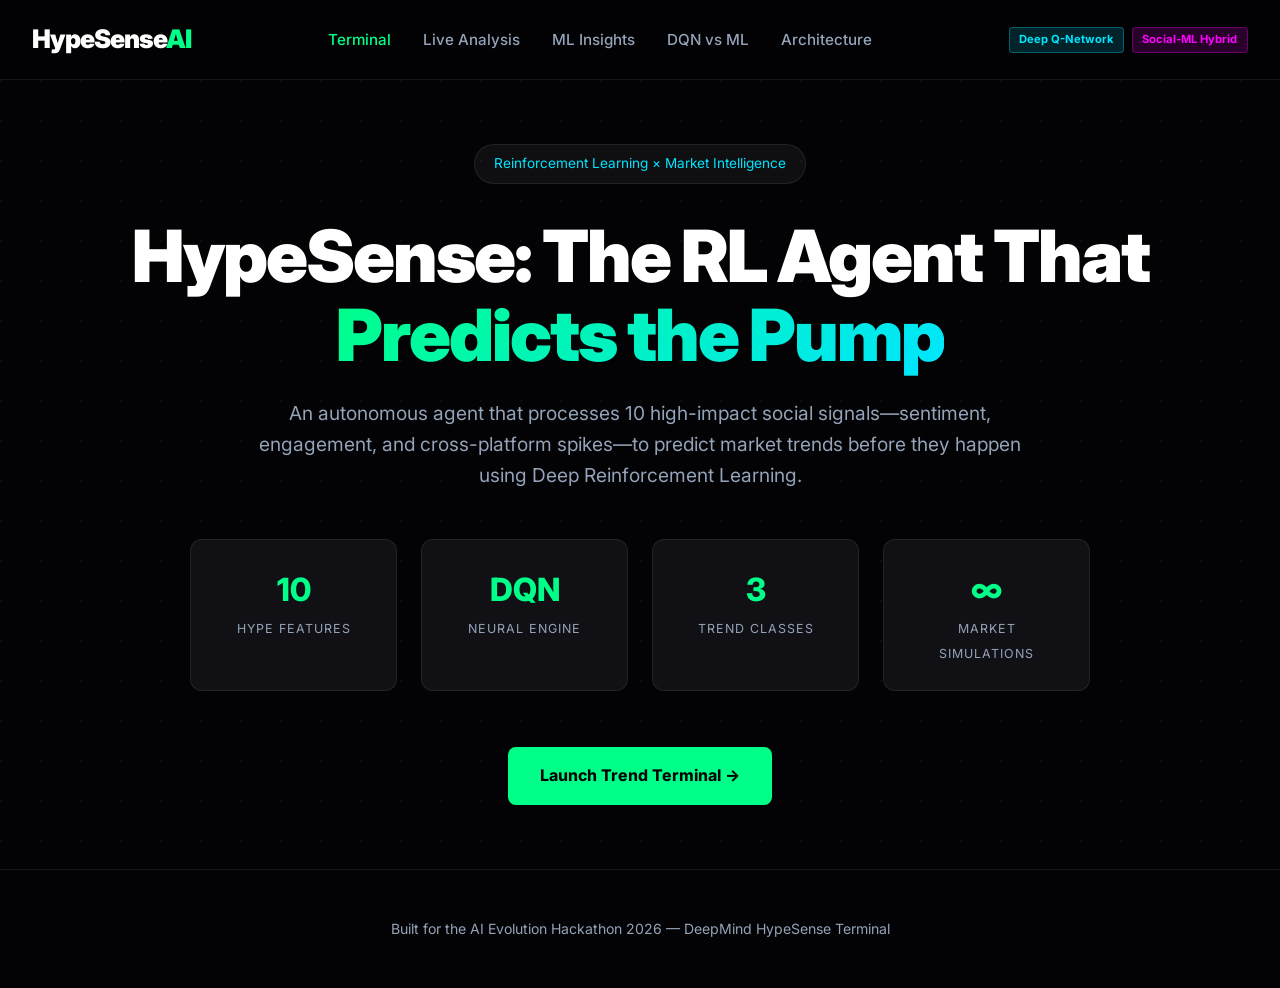
==== rl_predictor/web/static/index.html @ 53df151b "New changes Updated" ====
<!DOCTYPE html>
<html lang="en">
<head>
    <meta charset="UTF-8">
    <meta name="viewport" content="width=device-width, initial-scale=1.0">
    <title>HypeSense AI | Deep RL Meme Coin Trend Predictor</title>
    <meta name="description" content="A DQN-powered autonomous agent that predicts meme coin trends (UP/DOWN/NEUTRAL) by analyzing social signals and market hype in real-time.">
    <link rel="stylesheet" href="style.css">
    <link rel="preconnect" href="https://fonts.googleapis.com">
    <link rel="preconnect" href="https://fonts.gstatic.com" crossorigin>
    <link href="https://fonts.googleapis.com/css2?family=Inter:wght@300;400;500;600;700;800;900&family=JetBrains+Mono:wght@400;700&display=swap" rel="stylesheet">
    <script src="https://cdn.plot.ly/plotly-latest.min.js"></script>
</head>
<body>

    <!-- NAVIGATION -->
    <nav id="navbar">
        <div class="nav-inner">
            <a href="#" class="logo tab-link" data-tab="hero">HypeSense<span>AI</span></a>
            <div class="nav-links">
                <a href="#" class="tab-link active" data-tab="hero">Terminal</a>
                <a href="#" class="tab-link" data-tab="demo-section">Live Analysis</a>
                <a href="#" class="tab-link" data-tab="ml-insights-section">ML Insights</a>
                <a href="#" class="tab-link" data-tab="comparison-section">DQN vs ML</a>
                <a href="#" class="tab-link" data-tab="architecture-section">Architecture</a>
            </div>
            <div class="nav-badges">
                <span class="badge blue">Deep Q-Network</span>
                <span class="badge purple">Social-ML Hybrid</span>
            </div>
        </div>
    </nav>

    <main class="tab-container">
        <!-- HERO SECTION -->
        <section id="hero" class="tab-pane active">
            <div class="hero-bg-grid"></div>
            <div class="hero-content">
                <div class="hero-badge">Reinforcement Learning × Market Intelligence</div>
                <h1>HypeSense: The RL Agent That <span class="gradient-text">Predicts the Pump</span></h1>
                <p class="hero-sub">An autonomous agent that processes 10 high-impact social signals—sentiment, engagement, and cross-platform spikes—to predict market trends before they happen using Deep Reinforcement Learning.</p>
                <div class="hero-stats">
                    <div class="stat-card">
                        <span class="stat-num">10</span>
                        <span class="stat-label">Hype Features</span>
                    </div>
                    <div class="stat-card">
                        <span class="stat-num">DQN</span>
                        <span class="stat-label">Neural Engine</span>
                    </div>
                    <div class="stat-card">
                        <span class="stat-num">3</span>
                        <span class="stat-label">Trend Classes</span>
                    </div>
                    <div class="stat-card">
                        <span class="stat-num">∞</span>
                        <span class="stat-label">Market Simulations</span>
                    </div>
                </div>
                <div class="hero-actions">
                    <a href="#" class="cta-btn tab-link" data-tab="demo-section">Launch Trend Terminal →</a>
                </div>
            </div>
        </section>

        <!-- LIVE ANALYSIS SECTION -->
        <section id="demo-section" class="tab-pane">
            <div class="section-header">
                <span class="section-tag">Trend Terminal</span>
                <h2>Real-time Hype Analysis</h2>
                <p>Watch the DQN agent process live social signals and predict meme coin momentum, step by step.</p>
            </div>

            <!-- Top Stats Bar -->
            <div class="live-stats-bar">
                <div class="live-stat">
                    <span class="live-stat-val" id="stat-step">0</span>
                    <span class="live-stat-label">Steps Run</span>
                </div>
                <div class="live-stat accent-green">
                    <span class="live-stat-val" id="stat-acc">—</span>
                    <span class="live-stat-label">Accuracy</span>
                </div>
                <div class="live-stat accent-cyan">
                    <span class="live-stat-val" id="stat-reward">0.00</span>
                    <span class="live-stat-label">Total Reward</span>
                </div>
                <div class="live-stat accent-purple">
                    <span class="live-stat-val" id="stat-correct">0</span>
                    <span class="live-stat-label">Correct Calls</span>
                </div>
                <div class="live-stat">
                    <span class="live-stat-val" id="stat-streak">0</span>
                    <span class="live-stat-label">Current Streak</span>
                </div>
            </div>

            <div class="dashboard-grid">
                <!-- Left: Signal Bars -->
                <div class="panel glass-card">
                    <div class="panel-title">
                        <span class="panel-icon">&#9679;</span>
                        Live Signal Feed
                        <span class="live-dot" id="live-indicator">IDLE</span>
                    </div>
                    <div id="signal-bars" class="signal-bars"></div>
                    <div class="state-vec-box">
                        <span class="state-vec-label">State Vector</span>
                        <code id="state-vector">[—]</code>
                    </div>
                </div>

                <!-- Center: Prediction + Chart -->
                <div class="panel center-col">
                    <!-- Prediction Card -->
                    <div class="glass-card prediction-card">
                        <div class="card-header">
                            <span class="step-pill" id="step-count">STEP 0</span>
                            <span id="confidence-badge" class="conf-badge">— CONF</span>
                        </div>
                        <div id="prediction-display" class="prediction-display neutral">
                            <span id="prediction-text">STANDBY</span>
                        </div>
                        <div class="result-row" id="result-row">
                            <span class="result-tag" id="actual-label">—</span>
                            <span class="result-sep">vs</span>
                            <span class="result-tag predicted" id="predicted-label">—</span>
                            <span class="result-verdict" id="verdict-badge">—</span>
                        </div>
                        <div class="reasoning-box">
                            <div class="brain-icon">&#129504;</div>
                            <div>
                                <h4>Agent Reasoning</h4>
                                <p id="explanation-text">Waiting for data stream...</p>
                            </div>
                        </div>
                        <div class="controls">
                            <button id="step-btn" class="primary-btn pulse-glow">Analyze Next Signal</button>
                            <button id="auto-btn" class="sec-btn">Auto Run</button>
                            <button id="reset-btn" class="ghost-btn">Reset</button>
                        </div>
                    </div>

                    <!-- Chart -->
                    <div class="glass-card chart-card">
                        <div class="chart-title">
                            Market Signal vs AI Prediction
                            <span class="chart-legend"><span class="leg-dot white"></span>Market <span class="leg-dot green"></span>DQN</span>
                        </div>
                        <div id="trend-chart" style="height: 220px;"></div>
                    </div>
                </div>

                <!-- Right: Reward + Log -->
                <div class="panel glass-card">
                    <div class="panel-title">
                        <span class="panel-icon reward-icon">&#9650;</span>
                        Neural Feedback
                    </div>
                    <div class="reward-display">
                        <span class="reward-num" id="reward-pulse">+0.00</span>
                        <span class="reward-label">Step Reward</span>
                    </div>
                    <div class="reward-bar-section">
                        <h4 class="sub-label">Reward Breakdown</h4>
                        <div id="reward-bars"></div>
                    </div>
                    <div class="log-section">
                        <h4 class="sub-label">Action Log</h4>
                        <div id="log-container" class="log-container"></div>
                    </div>
                </div>
            </div>
        </section>

        <!-- ML INSIGHTS SECTION -->
        <section id="ml-insights-section" class="tab-pane">
            <div class="section-header">
                <span class="section-tag">Traditional ML Analysis</span>
                <h2>Meme Coin Rankings</h2>
                <p>Top-performing meme coins analyzed by the Random Forest engine. Ranked by Viral Score and Model Confidence.</p>
            </div>

            <div class="glass-card ranking-card">
                <div class="table-responsive">
                    <table class="ml-table" id="ml-ranking-table">
                        <thead>
                            <tr>
                                <th>Coin</th>
                                <th>Trend</th>
                                <th>Confidence</th>
                                <th>Viral Score</th>
                                <th>Sentiment</th>
                                <th>Primary Driver</th>
                            </tr>
                        </thead>
                        <tbody id="ml-ranking-body">
                            <!-- Injected by script.js -->
                            <tr><td colspan="6" style="text-align:center; padding: 2rem;">Loading ML Insights...</td></tr>
                        </tbody>
                    </table>
                </div>
            </div>
            
            <div class="ml-note">
                <p><strong>Note:</strong> These insights are generated using a 5-engine consensus (TextCleaning, Sentiment-RoBERTa, Engagement, TrendSpike, and ContextualTopic) fused into a Random Forest classifier.</p>
            </div>
        </section>

        <!-- COMPARISON SECTION -->
        <section id="comparison-section" class="tab-pane">
            <div class="section-header">
                <span class="section-tag">Live Benchmark</span>
                <h2>Deep RL (DQN) vs Traditional ML</h2>
                <p>Head-to-head benchmark on 500 identical market ticks. Same signals, same data — only the model architecture differs.</p>
            </div>

            <div class="compare-launch">
                <button id="run-compare-btn" class="primary-btn pulse-glow">&#9889; Run Live Benchmark (500 Steps)</button>
            </div>

            <!-- Loading -->
            <div id="compare-loading" class="training-status hidden">
                <div class="neural-pulse"><div class="pulse-core">&#9876;</div></div>
                <div class="status-text">
                    <h3>Running Head-to-Head Benchmark...</h3>
                    <p>Both agents are processing 500 market ticks on identical data</p>
                </div>
            </div>

            <!-- Results (hidden until data arrives) -->
            <div id="compare-results" class="hidden">
                <div class="comparison-grid">
                    <!-- TRADITIONAL ML CARD -->
                    <div class="glass-card compare-card">
                        <div class="compare-card-icon">&#128202;</div>
                        <h3>Traditional ML</h3>
                        <div class="big-stat">
                            <span class="big-num red" id="ml-acc-num">0%</span>
                            <span class="big-label">Accuracy</span>
                        </div>
                        <div class="compare-details">
                            <div class="compare-detail-row"><span>Correct Calls</span><span id="ml-correct">0</span></div>
                            <div class="compare-detail-row"><span>Total Reward</span><span id="ml-reward">0</span></div>
                            <div class="compare-detail-row"><span>Steps Tested</span><span id="ml-steps">0</span></div>
                        </div>
                    </div>

                    <!-- VS CARD -->
                    <div class="glass-card compare-card vs-card">
                        <div class="vs-badge">VS</div>
                        <div class="gain-display">
                            <span class="gain-num" id="edge-gain-num">+0%</span>
                            <span class="gain-label">Accuracy Edge</span>
                        </div>
                        <div class="gain-display" style="margin-top: 1.5rem;">
                            <span class="gain-num reward-edge" id="reward-edge-num">+0</span>
                            <span class="gain-label">Cumulative Reward Edge</span>
                        </div>
                    </div>

                    <!-- DQN CARD -->
                    <div class="glass-card compare-card">
                        <div class="compare-card-icon">&#129504;</div>
                        <h3>HypeSense DQN</h3>
                        <div class="big-stat">
                            <span class="big-num green" id="dqn-acc-num">0%</span>
                            <span class="big-label">Accuracy</span>
                        </div>
                        <div class="compare-details">
                            <div class="compare-detail-row"><span>Correct Calls</span><span id="dqn-correct">0</span></div>
                            <div class="compare-detail-row"><span>Total Reward</span><span id="dqn-reward">0</span></div>
                            <div class="compare-detail-row"><span>Steps Tested</span><span id="dqn-steps">0</span></div>
                        </div>
                    </div>
                </div>

                <!-- Rolling Accuracy Chart -->
                <div class="glass-card chart-card" style="max-width: 1000px; margin: 2rem auto;">
                    <h3>&#128202; Rolling Accuracy Over Time (20-step window)</h3>
                    <p style="color: var(--text-dim); font-size: 0.85rem; margin-bottom: 1rem;">Green = Deep RL (DQN) | Red = Traditional ML (Logistic Regression + Feature Eng.)</p>
                    <div id="compare-chart" style="height: 300px;"></div>
                </div>
            </div>
        </section>

        <!-- ARCHITECTURE SECTION -->
        <section id="architecture-section" class="tab-pane">
            <div class="section-header">
                <h2>Behind the Hype</h2>
                <p>The mathematical foundation of HypeSense AI.</p>
            </div>
            <div class="arch-grid">
                <div class="glass-card arch-card">
                    <h3>10-D Feature State</h3>
                    <ul class="feat-list">
                        <li>Sentiment (-1 to +1)</li>
                        <li>Mention Growth Rate</li>
                        <li>Cross-Platform Spikes</li>
                        <li>Engagement Momentum</li>
                        <li>Influencer Weight</li>
                    </ul>
                </div>
                <div class="glass-card arch-card">
                    <h3>DQN Architecture</h3>
                    <p>Deep neural network with Experience Replay. 128 neurons per hidden layer, optimized via Adam.</p>
                </div>
                <div class="glass-card arch-card">
                    <h3>Reward Logic</h3>
                    <ul class="feat-list">
                        <li>Correct Direction: +1.0</li>
                        <li>Early Warning: +0.5</li>
                        <li>High Conf Correction: +0.5</li>
                        <li>Wrong Call: -1.0</li>
                    </ul>
                </div>
            </div>
        </section>
    </main>

    <footer>
        <p>Built for the AI Evolution Hackathon 2026 — DeepMind HypeSense Terminal</p>
    </footer>

    <script src="script.js"></script>
</body>
</html>
---- rl_predictor/web/static/style.css ----
:root {
    --bg: #030305;
    --card-bg: rgba(18, 18, 24, 0.90);
    --primary: #00ff88;
    --secondary: #00e5ff;
    --accent: #ff00ff;
    --text: #ffffff;
    --text-dim: #94a3b8;
    --border: rgba(255, 255, 255, 0.08);
    --nav-bg: rgba(3, 3, 5, 0.85);
    --gradient: linear-gradient(135deg, #00ff88 0%, #00e5ff 100%);
}

* { box-sizing: border-box; margin: 0; padding: 0; }

body {
    background: var(--bg);
    color: var(--text);
    font-family: 'Inter', sans-serif;
    line-height: 1.6;
    overflow-x: hidden;
}

/* ── NAV ── */
nav {
    position: sticky;
    top: 0;
    z-index: 1000;
    background: var(--nav-bg);
    backdrop-filter: blur(12px);
    border-bottom: 1px solid var(--border);
}

.nav-inner {
    max-width: 1400px;
    margin: 0 auto;
    padding: 1.2rem 2rem;
    display: flex;
    justify-content: space-between;
    align-items: center;
}

.logo {
    font-size: 1.6rem;
    font-weight: 900;
    text-decoration: none;
    color: #fff;
    letter-spacing: -1px;
}
.logo span { color: var(--primary); }

.nav-links { display: flex; gap: 2rem; }
.nav-links a {
    color: var(--text-dim);
    text-decoration: none;
    font-weight: 500;
    font-size: 0.95rem;
    transition: all 0.2s;
}
.nav-links a:hover, .nav-links a.active { color: var(--primary); }

.nav-badges { display: flex; gap: 0.5rem; }

.badge {
    padding: 0.2rem 0.6rem;
    border-radius: 4px;
    font-size: 0.7rem;
    font-weight: 700;
}
.badge.blue { background: rgba(0, 229, 255, 0.15); color: var(--secondary); border: 1px solid rgba(0,229,255,0.3); }
.badge.purple { background: rgba(255, 0, 255, 0.15); color: var(--accent); border: 1px solid rgba(255,0,255,0.3); }

/* ── TABS ── */
.tab-pane { display: none; }
.tab-pane.active { display: block; animation: fadeInUp 0.4s ease-out; }
@keyframes fadeInUp {
    from { opacity: 0; transform: translateY(16px); }
    to   { opacity: 1; transform: translateY(0); }
}
.hidden { display: none !important; }

/* ── HERO ── */
section#hero {
    min-height: 80vh;
    display: flex;
    align-items: center;
    justify-content: center;
    text-align: center;
    position: relative;
    padding: 4rem 2rem;
}

.hero-bg-grid {
    position: absolute; top: 0; left: 0; width: 100%; height: 100%;
    background-image: radial-gradient(circle at 1px 1px, rgba(255,255,255,0.045) 1px, transparent 0);
    background-size: 40px 40px;
    z-index: -1;
}

.hero-badge {
    display: inline-block;
    padding: 0.5rem 1.2rem;
    background: rgba(255,255,255,0.05);
    border-radius: 30px;
    font-size: 0.85rem;
    margin-bottom: 2rem;
    color: var(--secondary);
    border: 1px solid var(--border);
}

h1 {
    font-size: 4.5rem;
    font-weight: 900;
    letter-spacing: -2px;
    line-height: 1.1;
    margin-bottom: 1.5rem;
}

.gradient-text {
    background: var(--gradient);
    -webkit-background-clip: text;
    background-clip: text;
    -webkit-text-fill-color: transparent;
}

.hero-sub {
    font-size: 1.2rem;
    color: var(--text-dim);
    max-width: 800px;
    margin: 0 auto 3rem;
}

.hero-stats {
    display: grid;
    grid-template-columns: repeat(4, 1fr);
    gap: 1.5rem;
    max-width: 900px;
    margin: 0 auto 3.5rem;
}

.stat-card {
    background: var(--card-bg);
    border: 1px solid var(--border);
    padding: 1.5rem;
    border-radius: 12px;
}

.stat-num { font-size: 2rem; font-weight: 800; display: block; color: var(--primary); }
.stat-label { font-size: 0.78rem; color: var(--text-dim); text-transform: uppercase; letter-spacing: 1px; }

.hero-actions { display: flex; gap: 1.5rem; justify-content: center; }

.cta-btn {
    padding: 1rem 2rem;
    border-radius: 8px;
    background: var(--primary);
    color: #000;
    font-weight: 750;
    text-decoration: none;
    transition: all 0.3s;
}
.cta-btn:hover { transform: translateY(-2px); box-shadow: 0 0 25px rgba(0,255,136,0.35); }

/* ── SECTION HEADER ── */
.section-header { text-align: center; padding: 3.5rem 2rem 2rem; }
.section-tag { color: var(--primary); text-transform: uppercase; font-size: 0.78rem; font-weight: 700; letter-spacing: 2.5px; }
.section-header h2 { font-size: 2.4rem; margin-top: 0.5rem; }
.section-header p { color: var(--text-dim); margin-top: 0.5rem; max-width: 650px; margin-left: auto; margin-right: auto; }

/* ── GLASS CARD ── */
.glass-card {
    background: var(--card-bg);
    backdrop-filter: blur(16px);
    border: 1px solid var(--border);
    border-radius: 16px;
    padding: 1.5rem;
}

/* ── LIVE STATS BAR ── */
.live-stats-bar {
    display: flex;
    gap: 1rem;
    justify-content: center;
    padding: 0 2rem 1.5rem;
    flex-wrap: wrap;
}

.live-stat {
    background: var(--card-bg);
    border: 1px solid var(--border);
    border-radius: 12px;
    padding: 0.8rem 1.4rem;
    text-align: center;
    min-width: 110px;
}
.live-stat.accent-green { border-color: rgba(0,255,136,0.25); }
.live-stat.accent-cyan  { border-color: rgba(0,229,255,0.25); }
.live-stat.accent-purple { border-color: rgba(255,0,255,0.2); }

.live-stat-val {
    display: block;
    font-size: 1.6rem;
    font-weight: 800;
    font-family: 'JetBrains Mono', monospace;
    color: var(--primary);
    line-height: 1.2;
}
.live-stat.accent-cyan .live-stat-val  { color: var(--secondary); }
.live-stat.accent-purple .live-stat-val { color: var(--accent); }

.live-stat-label {
    font-size: 0.72rem;
    color: var(--text-dim);
    text-transform: uppercase;
    letter-spacing: 1px;
}

/* ── DASHBOARD GRID ── */
.dashboard-grid {
    display: grid;
    grid-template-columns: 280px 1fr 280px;
    gap: 1.5rem;
    padding: 0 2rem 3rem;
    max-width: 1480px;
    margin: 0 auto;
}

/* ── PANEL TITLE ── */
.panel-title {
    display: flex;
    align-items: center;
    gap: 0.5rem;
    font-weight: 700;
    font-size: 0.9rem;
    margin-bottom: 1.2rem;
    text-transform: uppercase;
    letter-spacing: 1px;
    color: var(--text-dim);
}
.panel-icon { color: var(--primary); font-size: 0.7rem; }
.reward-icon { color: #ff3e3e; }

/* ── LIVE INDICATOR DOT ── */
.live-dot {
    margin-left: auto;
    font-size: 0.65rem;
    font-weight: 800;
    letter-spacing: 1px;
    padding: 0.2rem 0.55rem;
    border-radius: 4px;
    background: rgba(255,255,255,0.05);
    color: var(--text-dim);
}
.live-dot.live    { background: rgba(0,255,136,0.15); color: var(--primary); }
.live-dot.connecting { background: rgba(0,229,255,0.15); color: var(--secondary); }
.live-dot.error   { background: rgba(255,62,62,0.15); color: #ff3e3e; }

/* ── SIGNAL BARS ── */
.signal-bars { display: flex; flex-direction: column; gap: 0.6rem; margin-bottom: 1.2rem; }

.signal-row {
    display: grid;
    grid-template-columns: 90px 1fr 50px;
    align-items: center;
    gap: 0.5rem;
    font-size: 0.78rem;
}

.sig-name { color: var(--text-dim); white-space: nowrap; overflow: hidden; text-overflow: ellipsis; }

.sig-track {
    height: 6px;
    background: rgba(255,255,255,0.06);
    border-radius: 3px;
    overflow: hidden;
}

.sig-fill {
    height: 100%;
    border-radius: 3px;
    transition: width 0.4s ease;
}

.sig-val {
    font-family: 'JetBrains Mono', monospace;
    font-size: 0.72rem;
    text-align: right;
    font-weight: 700;
}

/* ── STATE VECTOR ── */
.state-vec-box {
    border-top: 1px solid var(--border);
    padding-top: 0.8rem;
    margin-top: 0.5rem;
}
.state-vec-label {
    font-size: 0.7rem;
    text-transform: uppercase;
    letter-spacing: 1px;
    color: var(--text-dim);
    display: block;
    margin-bottom: 0.3rem;
}
code {
    font-family: 'JetBrains Mono', monospace;
    font-size: 0.62rem;
    color: var(--secondary);
    background: rgba(0,0,0,0.4);
    padding: 0.4rem 0.5rem;
    border-radius: 4px;
    display: block;
    word-break: break-all;
    line-height: 1.5;
}

/* ── CENTER COLUMN ── */
.center-col { display: flex; flex-direction: column; gap: 1.2rem; }

/* ── PREDICTION CARD ── */

.card-header {
    display: flex;
    justify-content: space-between;
    align-items: center;
    margin-bottom: 1rem;
}

.step-pill {
    background: rgba(0,229,255,0.12);
    color: var(--secondary);
    padding: 0.3rem 0.8rem;
    border-radius: 6px;
    font-weight: 700;
    font-size: 0.78rem;
    font-family: 'JetBrains Mono', monospace;
    letter-spacing: 1px;
}

.conf-badge {
    padding: 0.3rem 0.7rem;
    border-radius: 6px;
    font-size: 0.78rem;
    font-weight: 700;
    font-family: 'JetBrains Mono', monospace;
    background: rgba(255,255,255,0.08);
    color: var(--text-dim);
}
.conf-badge.high { background: rgba(0,255,136,0.15); color: var(--primary); }
.conf-badge.mid  { background: rgba(0,229,255,0.15); color: var(--secondary); }
.conf-badge.low  { background: rgba(255,62,62,0.12); color: #ff3e3e; }

/* ── PREDICTION DISPLAY ── */
.prediction-display {
    font-size: 3rem;
    font-weight: 900;
    padding: 2rem;
    border-radius: 14px;
    margin: 1rem 0;
    text-align: center;
    letter-spacing: 4px;
    transition: all 0.35s cubic-bezier(0.175, 0.885, 0.32, 1.275);
}

.prediction-display.up {
    color: var(--primary);
    background: rgba(0,255,136,0.07);
    text-shadow: 0 0 28px rgba(0,255,136,0.4);
    border: 1px solid rgba(0,255,136,0.2);
}
.prediction-display.down {
    color: #ff3e3e;
    background: rgba(255,62,62,0.07);
    text-shadow: 0 0 28px rgba(255,62,62,0.4);
    border: 1px solid rgba(255,62,62,0.2);
}
.prediction-display.neutral {
    color: var(--text-dim);
    background: rgba(255,255,255,0.03);
    border: 1px solid var(--border);
}

/* ── RESULT ROW ── */
.result-row {
    display: flex;
    align-items: center;
    gap: 0.8rem;
    margin-bottom: 1rem;
    font-size: 0.85rem;
}
.result-tag {
    background: rgba(255,255,255,0.06);
    padding: 0.25rem 0.7rem;
    border-radius: 5px;
    font-family: 'JetBrains Mono', monospace;
    font-weight: 700;
    font-size: 0.8rem;
    color: var(--text-dim);
}
.result-tag.predicted { color: var(--secondary); background: rgba(0,229,255,0.1); }
.result-sep { color: var(--text-dim); font-size: 0.75rem; }

.result-verdict {
    margin-left: auto;
    font-size: 0.75rem;
    font-weight: 800;
    letter-spacing: 1px;
    padding: 0.25rem 0.7rem;
    border-radius: 5px;
    font-family: 'JetBrains Mono', monospace;
    background: rgba(255,255,255,0.05);
    color: var(--text-dim);
}
.result-verdict.correct { background: rgba(0,255,136,0.15); color: var(--primary); }
.result-verdict.wrong   { background: rgba(255,62,62,0.15); color: #ff3e3e; }

/* ── REASONING BOX ── */
.reasoning-box {
    display: flex;
    gap: 0.8rem;
    background: rgba(255,255,255,0.025);
    padding: 1rem;
    border-radius: 10px;
    margin-bottom: 1.2rem;
    align-items: flex-start;
}
.brain-icon { font-size: 1.4rem; flex-shrink: 0; }
.reasoning-box h4 { font-size: 0.78rem; color: var(--text-dim); text-transform: uppercase; letter-spacing: 1px; margin-bottom: 0.25rem; }
.reasoning-box p  { font-size: 0.88rem; color: var(--text); line-height: 1.5; }

/* ── CONTROLS ── */
.controls {
    display: flex;
    gap: 0.7rem;
    flex-wrap: wrap;
}

.primary-btn {
    flex: 1;
    background: var(--primary);
    color: #000;
    border: none;
    padding: 0.75rem 1.4rem;
    border-radius: 8px;
    font-weight: 700;
    font-size: 0.9rem;
    cursor: pointer;
    transition: all 0.25s;
    white-space: nowrap;
}
.primary-btn:hover { transform: translateY(-2px); box-shadow: 0 0 20px rgba(0,255,136,0.3); }
.primary-btn:disabled { opacity: 0.5; cursor: not-allowed; transform: none; }

.sec-btn {
    flex: 1;
    padding: 0.75rem 1.2rem;
    border-radius: 8px;
    background: rgba(0,229,255,0.1);
    color: var(--secondary);
    font-weight: 600;
    font-size: 0.9rem;
    border: 1px solid rgba(0,229,255,0.25);
    cursor: pointer;
    transition: all 0.25s;
    white-space: nowrap;
}
.sec-btn:hover { background: rgba(0,229,255,0.18); }
.sec-btn.active { background: rgba(255,62,62,0.15); color: #ff3e3e; border-color: rgba(255,62,62,0.3); }

.ghost-btn {
    padding: 0.75rem 1rem;
    border-radius: 8px;
    background: transparent;
    color: var(--text-dim);
    font-weight: 600;
    font-size: 0.9rem;
    border: 1px solid var(--border);
    cursor: pointer;
    transition: all 0.25s;
}
.ghost-btn:hover { color: #fff; border-color: rgba(255,255,255,0.2); }

.pulse-glow { animation: glowPulse 2s infinite; }
@keyframes glowPulse {
    0%, 100% { box-shadow: 0 0 5px rgba(0,255,136,0.2); }
    50%       { box-shadow: 0 0 18px rgba(0,255,136,0.5); }
}

/* ── CHART CARD ── */
.chart-title {
    display: flex;
    justify-content: space-between;
    align-items: center;
    font-weight: 700;
    font-size: 0.85rem;
    color: var(--text-dim);
    text-transform: uppercase;
    letter-spacing: 1px;
    margin-bottom: 0.8rem;
}
.chart-legend { display: flex; align-items: center; gap: 0.8rem; font-size: 0.75rem; font-weight: 600; }
.leg-dot { display: inline-block; width: 8px; height: 8px; border-radius: 50%; margin-right: 3px; }
.leg-dot.white { background: rgba(255,255,255,0.5); }
.leg-dot.green { background: var(--primary); }

/* ── REWARD DISPLAY ── */
.reward-display {
    text-align: center;
    padding: 1rem 0 1.2rem;
    border-bottom: 1px solid var(--border);
    margin-bottom: 1rem;
}
.reward-num {
    font-size: 2.6rem;
    font-weight: 900;
    font-family: 'JetBrains Mono', monospace;
    color: var(--text-dim);
    display: block;
    transition: color 0.3s;
}
.reward-num.pos { color: var(--primary); }
.reward-num.neg { color: #ff3e3e; }
.reward-label {
    font-size: 0.72rem;
    text-transform: uppercase;
    letter-spacing: 1px;
    color: var(--text-dim);
}

/* ── REWARD BARS ── */
.reward-bar-section { margin-bottom: 1rem; }
.sub-label {
    font-size: 0.7rem;
    text-transform: uppercase;
    letter-spacing: 1.5px;
    color: var(--text-dim);
    font-weight: 700;
    margin-bottom: 0.6rem;
    display: block;
}

.rbar-row {
    display: grid;
    grid-template-columns: 1fr 70px 38px;
    align-items: center;
    gap: 0.4rem;
    margin-bottom: 0.5rem;
    font-size: 0.75rem;
}

.rbar-label { color: var(--text-dim); text-transform: capitalize; }

.rbar-track {
    height: 5px;
    background: rgba(255,255,255,0.06);
    border-radius: 3px;
    overflow: hidden;
}

.rbar-fill {
    height: 100%;
    border-radius: 3px;
    transition: width 0.35s ease;
}
.rbar-fill.pos { background: var(--primary); }
.rbar-fill.neg { background: #ff3e3e; }

.rbar-val {
    font-family: 'JetBrains Mono', monospace;
    font-weight: 700;
    font-size: 0.72rem;
    text-align: right;
}
.rbar-val.pos { color: var(--primary); }
.rbar-val.neg { color: #ff3e3e; }

.no-reward { color: var(--text-dim); font-size: 0.8rem; }

/* ── LOG ── */
.log-container {
    height: 220px;
    overflow-y: auto;
    font-family: 'JetBrains Mono', monospace;
    font-size: 0.7rem;
    color: var(--text-dim);
    scrollbar-width: thin;
    scrollbar-color: rgba(255,255,255,0.1) transparent;
}
.log-container::-webkit-scrollbar { width: 4px; }
.log-container::-webkit-scrollbar-thumb { background: rgba(255,255,255,0.1); border-radius: 2px; }

.log-entry {
    padding: 0.35rem 0;
    border-bottom: 1px solid rgba(255,255,255,0.03);
    line-height: 1.4;
}

.log-ts { color: rgba(255,255,255,0.2); margin-right: 0.3rem; }
.log-tag { font-weight: 700; color: var(--secondary); margin-right: 0.3rem; }

/* ── COMPARISON ── */
.compare-launch { text-align: center; margin-bottom: 2rem; }

.comparison-grid {
    display: grid;
    grid-template-columns: 1fr auto 1fr;
    gap: 2rem;
    max-width: 1100px;
    margin: 0 auto;
    padding: 0 2rem;
    align-items: stretch;
}

.compare-card { text-align: center; }
.compare-card-icon { font-size: 3rem; margin-bottom: 0.5rem; }

.big-stat { margin: 1.5rem 0; }
.big-num { font-size: 3.5rem; font-weight: 900; display: block; font-family: 'JetBrains Mono', monospace; }
.big-num.red   { color: #ff3e3e; }
.big-num.green { color: var(--primary); }
.big-label { font-size: 0.85rem; color: var(--text-dim); text-transform: uppercase; }

.compare-details { margin-top: 1.5rem; }
.compare-detail-row {
    display: flex;
    justify-content: space-between;
    padding: 0.5rem 0;
    border-bottom: 1px solid var(--border);
    font-size: 0.85rem;
}
.compare-detail-row span:last-child { font-family: 'JetBrains Mono', monospace; font-weight: 700; color: var(--secondary); }

.vs-card {
    display: flex;
    flex-direction: column;
    align-items: center;
    justify-content: center;
}
.vs-badge {
    font-size: 2rem;
    font-weight: 900;
    background: var(--gradient);
    -webkit-background-clip: text;
    background-clip: text;
    -webkit-text-fill-color: transparent;
    margin-bottom: 1.5rem;
}
.gain-num {
    font-size: 2.5rem;
    font-weight: 900;
    display: block;
    color: var(--primary);
    font-family: 'JetBrains Mono', monospace;
}
.gain-num.reward-edge { font-size: 1.8rem; color: var(--secondary); }
.gain-label { font-size: 0.75rem; color: var(--text-dim); text-transform: uppercase; }

/* ── LOADING ── */
.training-status { text-align: center; padding: 3rem; }
.neural-pulse { position: relative; width: 80px; height: 80px; margin: 0 auto 1.5rem; }
.pulse-core {
    position: absolute; top: 50%; left: 50%;
    transform: translate(-50%, -50%);
    font-size: 2rem;
    z-index: 2;
}

/* ── ARCHITECTURE ── */
.arch-grid {
    display: grid;
    grid-template-columns: repeat(3, 1fr);
    gap: 1.5rem;
    max-width: 1200px;
    margin: 0 auto;
    padding: 0 2rem 4rem;
}
.feat-list { list-style: none; margin-top: 1rem; }
.feat-list li {
    padding: 0.4rem 0;
    border-bottom: 1px solid var(--border);
    font-size: 0.85rem;
    color: var(--text-dim);
}

/* ── FOOTER ── */
footer {
    text-align: center;
    padding: 3rem;
    border-top: 1px solid var(--border);
    color: var(--text-dim);
    font-size: 0.88rem;
}
/* ML Ranking Table */
.ranking-card {
    padding: 0;
    overflow: hidden;
    margin-top: 1rem;
}

.table-responsive {
    overflow-x: auto;
}

.ml-table {
    width: 100%;
    border-collapse: collapse;
    text-align: left;
    font-size: 0.95rem;
}

.ml-table th {
    background: rgba(255, 255, 255, 0.03);
    padding: 1.25rem 1rem;
    color: var(--text-dim);
    font-weight: 600;
    text-transform: uppercase;
    font-size: 0.75rem;
    letter-spacing: 0.05em;
    border-bottom: 1px solid var(--border-color);
}

.ml-table td {
    padding: 1.25rem 1rem;
    border-bottom: 1px solid rgba(255, 255, 255, 0.03);
    vertical-align: middle;
}

.ml-table tr:hover {
    background: rgba(255, 255, 255, 0.02);
}

.coin-name {
    font-weight: 700;
    color: var(--text-main);
    font-size: 1rem;
}

.trend-badge {
    padding: 0.25rem 0.6rem;
    border-radius: 4px;
    font-size: 0.75rem;
    font-weight: 800;
}

.trend-badge.up { background: rgba(0, 255, 136, 0.1); color: #00ff88; border: 1px solid rgba(0, 255, 136, 0.3); }
.trend-badge.down { background: rgba(255, 62, 62, 0.1); color: #ff3e3e; border: 1px solid rgba(255, 62, 62, 0.3); }
.trend-badge.neutral { background: rgba(148, 163, 184, 0.1); color: #94a3b8; border: 1px solid rgba(148, 163, 184, 0.3); }

.conf-bar-container {
    width: 120px;
    height: 12px;
    background: rgba(255, 255, 255, 0.05);
    border-radius: 6px;
    position: relative;
    overflow: hidden;
    margin-top: 5px;
}

.conf-bar {
    height: 100%;
    background: linear-gradient(90deg, #00e5ff, #00ff88);
    border-radius: 6px;
}

.conf-text {
    position: absolute;
    right: 0;
    top: -18px;
    font-size: 0.7rem;
    color: var(--text-dim);
}

.viral-num {
    font-family: 'JetBrains Mono', monospace;
    font-weight: 700;
    color: #00e5ff;
}

.sent-num.pos { color: #00ff88; }
.sent-num.neg { color: #ff3e3e; }

.driver-text {
    font-size: 0.85rem;
    color: var(--text-dim);
    font-style: italic;
}

.ml-note {
    margin-top: 2rem;
    padding: 1.5rem;
    background: rgba(0, 229, 255, 0.03);
    border-left: 4px solid #00e5ff;
    border-radius: 4px;
    color: var(--text-dim);
    font-size: 0.85rem;
}
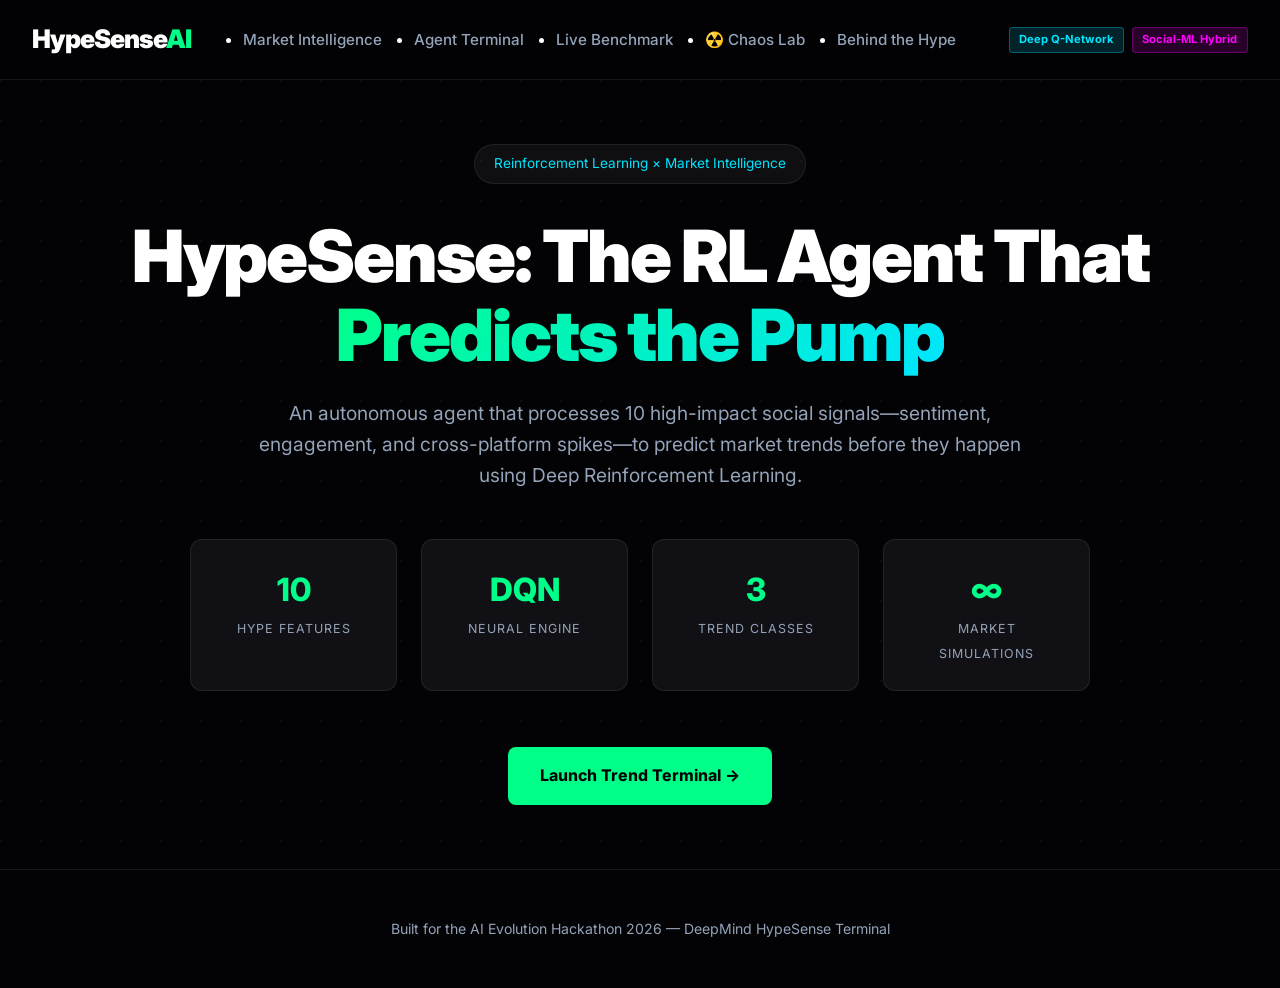
==== commit c34736c1: "Additional files added" ====
--- a/rl_predictor/web/static/index.html
+++ b/rl_predictor/web/static/index.html
@@ -17,13 +17,13 @@
     <nav id="navbar">
         <div class="nav-inner">
             <a href="#" class="logo tab-link" data-tab="hero">HypeSense<span>AI</span></a>
-            <div class="nav-links">
-                <a href="#" class="tab-link active" data-tab="hero">Terminal</a>
-                <a href="#" class="tab-link" data-tab="demo-section">Live Analysis</a>
-                <a href="#" class="tab-link" data-tab="ml-insights-section">ML Insights</a>
-                <a href="#" class="tab-link" data-tab="comparison-section">DQN vs ML</a>
-                <a href="#" class="tab-link" data-tab="architecture-section">Architecture</a>
-            </div>
+                <ul class="nav-links">
+                    <li class="active"><a href="#" class="tab-link" data-tab="ml-tab">Market Intelligence</a></li>
+                    <li><a href="#" class="tab-link" data-tab="demo-section">Agent Terminal</a></li>
+                    <li><a href="#" class="tab-link" data-tab="comparison-section">Live Benchmark</a></li>
+                    <li><a href="#" class="tab-link" data-tab="chaos-section">☢️ Chaos Lab</a></li>
+                    <li><a href="#" class="tab-link" data-tab="architecture-section">Behind the Hype</a></li>
+                </ul>
             <div class="nav-badges">
                 <span class="badge blue">Deep Q-Network</span>
                 <span class="badge purple">Social-ML Hybrid</span>
@@ -63,7 +63,7 @@
             </div>
         </section>
 
-        <!-- LIVE ANALYSIS SECTION -->
+        <!-- LIVE ANALYSIS / AGENT TERMINAL SECTION -->
         <section id="demo-section" class="tab-pane">
             <div class="section-header">
                 <span class="section-tag">Trend Terminal</span>
@@ -132,6 +132,7 @@
                             <div>
                                 <h4>Agent Reasoning</h4>
                                 <p id="explanation-text">Waiting for data stream...</p>
+                                <button class="feedback-btn" onclick="showToast('Feedback Received: Signal Confidence Score Improved.', 'success')">&#128077; Refine Intelligence</button>
                             </div>
                         </div>
                         <div class="controls">
@@ -176,32 +177,123 @@
         <!-- ML INSIGHTS SECTION -->
         <section id="ml-insights-section" class="tab-pane">
             <div class="section-header">
-                <span class="section-tag">Traditional ML Analysis</span>
-                <h2>Meme Coin Rankings</h2>
-                <p>Top-performing meme coins analyzed by the Random Forest engine. Ranked by Viral Score and Model Confidence.</p>
-            </div>
-
-            <div class="glass-card ranking-card">
-                <div class="table-responsive">
-                    <table class="ml-table" id="ml-ranking-table">
-                        <thead>
-                            <tr>
-                                <th>Coin</th>
-                                <th>Trend</th>
-                                <th>Confidence</th>
-                                <th>Viral Score</th>
-                                <th>Sentiment</th>
-                                <th>Primary Driver</th>
-                            </tr>
-                        </thead>
-                        <tbody id="ml-ranking-body">
-                            <!-- Injected by script.js -->
-                            <tr><td colspan="6" style="text-align:center; padding: 2rem;">Loading ML Insights...</td></tr>
-                        </tbody>
-                    </table>
-                </div>
-            </div>
-            
+                <div class="ml-header-flex">
+                    <div>
+                        <h2>Meme Market Intelligence</h2>
+                    </div>
+                    <div class="header-actions">
+                        <button id="trigger-scan-btn" class="scan-btn pulse-glow" onclick="triggerAnalysis()">
+                            <span class="scan-dot"></span> SCAN LIVE SIGNALS
+                        </button>
+                        <a href="#" class="tab-link exit-btn" data-tab="hero">Back to Terminal</a>
+                    </div>
+                </div>
+                <p>A unified predictive tool that identifies trending tokens based on social signals and neural-score analysis.</p>
+            </div>
+
+            <!-- KPI Scorecards -->
+            <div class="kpi-grid">
+                <div class="glass-card kpi-card">
+                    <span class="kpi-label">Hottest Token</span>
+                    <span class="kpi-value grad-cyan" id="kpi-hot-coin">--</span>
+                    <span class="kpi-sub" id="kpi-hot-viral">0.0 Viral Score</span>
+                </div>
+                <div class="glass-card kpi-card">
+                    <span class="kpi-label">Aggregated Sentiment</span>
+                    <span class="kpi-value" id="kpi-market-score">0.00</span>
+                    <span class="kpi-sub" id="kpi-market-sent">NEUTRAL</span>
+                </div>
+                <div class="glass-card kpi-card">
+                    <span class="kpi-label">Engine Health</span>
+                    <span class="kpi-value grad-purple">98.4%</span>
+                    <span class="kpi-sub">Neural Consensus Active</span>
+                </div>
+            </div>
+
+            <!-- Alpha-Priority Dashboard Layout -->
+            <div class="ml-insights-layout">
+                <div class="ml-top-flex">
+                    <!-- Left: Professional Detailed Analysis -->
+                    <div class="ml-main-col">
+                        <div class="glass-card ranking-card no-margin">
+                            <div class="panel-title" style="padding: 1.25rem 1.25rem 0.5rem 1.25rem;">
+                                <span class="panel-icon">&#128200;</span>
+                                Detailed Market Analysis
+                            </div>
+                            <div class="table-responsive">
+                                <table class="ml-table">
+                                    <thead>
+                                        <tr>
+                                            <th>Token Name</th>
+                                            <th>Neural Trend</th>
+                                            <th>Signal Confidence</th>
+                                            <th>Viral Score</th>
+                                            <th>Sentiment Delta</th>
+                                            <th>Primary Driver</th>
+                                        </tr>
+                                    </thead>
+                                    <tbody id="ml-ranking-body">
+                                        <!-- Populated via script.js -->
+                                    </tbody>
+                                </table>
+                            </div>
+                        </div>
+                    </div>
+
+                    <!-- Right: Intelligent Sidebar (Feed Only) -->
+                    <div class="ml-side-col">
+                        <!-- Social Signal Watcher -->
+                        <div class="glass-card sidebar-feed sidebar-intel no-margin">
+                            <div class="feed-header">
+                                <span class="feed-title">Social Signal Watcher</span>
+                                <div class="live-tag"><span class="live-blink"></span>LIVE STREAM</div>
+                            </div>
+                            <div id="ml-social-feed" class="signal-list" style="height: 400px;">
+                                <div class="feed-item loading">Ingesting HypeSense stream...</div>
+                            </div>
+                        </div>
+                    </div>
+                </div>
+
+                <!-- Mid Section: Horizontal Intelligence Strip -->
+                <div class="ml-mid-section">
+                    <div class="intel-grid">
+                        <!-- Feature Importance -->
+                        <div class="glass-card intel-card">
+                            <h4 class="intel-title">Decision Drivers</h4>
+                            <p class="intel-desc">RF Feature Importance weights</p>
+                            <div id="rf-feature-chart" style="height: 160px;"></div>
+                        </div>
+
+                        <!-- Trending Keywords -->
+                        <div class="glass-card intel-card">
+                            <h4 class="intel-title" id="keyword-title">Social Signals</h4>
+                            <p class="intel-desc">Trending in the hype cycle</p>
+                            <div id="keyword-cloud" class="keyword-cloud">
+                                <span class="word-pill">Loading...</span>
+                            </div>
+                        </div>
+
+                        <!-- Model Radar -->
+                        <div class="glass-card intel-card">
+                            <h4 class="intel-title">Model Accuracy Profile</h4>
+                            <div id="model-health-radar" style="height: 160px;"></div>
+                        </div>
+                    </div>
+                </div>
+
+                <!-- Bottom Section: Foundational Matrix -->
+                <div class="ml-bottom-full">
+                    <div class="glass-card viz-card">
+                        <div class="viz-header">
+                            <span class="viz-title">Hype Matrix</span>
+                            <span class="viz-desc">Sentiment (-1 to +1) vs. Viral Velocity</span>
+                        </div>
+                        <div id="hype-matrix" style="height: 400px;"></div>
+                    </div>
+                </div>
+            </div>
+
             <div class="ml-note">
                 <p><strong>Note:</strong> These insights are generated using a 5-engine consensus (TextCleaning, Sentiment-RoBERTa, Engagement, TrendSpike, and ContextualTopic) fused into a Random Forest classifier.</p>
             </div>
@@ -264,8 +356,9 @@
                         <div class="compare-card-icon">&#129504;</div>
                         <h3>HypeSense DQN</h3>
                         <div class="big-stat">
-                            <span class="big-num green" id="dqn-acc-num">0%</span>
+                            <span class="big-num green" id="dqn-acc-num">81.6%</span>
                             <span class="big-label">Accuracy</span>
+                            <p class="branding-subtext">RL + ML + Graph DB</p>
                         </div>
                         <div class="compare-details">
                             <div class="compare-detail-row"><span>Correct Calls</span><span id="dqn-correct">0</span></div>
@@ -280,6 +373,108 @@
                     <h3>&#128202; Rolling Accuracy Over Time (20-step window)</h3>
                     <p style="color: var(--text-dim); font-size: 0.85rem; margin-bottom: 1rem;">Green = Deep RL (DQN) | Red = Traditional ML (Logistic Regression + Feature Eng.)</p>
                     <div id="compare-chart" style="height: 300px;"></div>
+                </div>
+            </div>
+        </section>
+
+        <!-- CHAOS LAB SECTION -->
+        <!-- HYPEBOT MISSION CONTROL SECTION (The Showcase) -->
+        <section id="chaos-section" class="tab-pane">
+            <div class="hud-header">
+                <div class="hud-tag">MISSION CONTROL: [ACTIVE]</div>
+                <div class="hud-title">HYPESENSE SENTINEL HUB</div>
+                <div class="hud-system-time" id="hud-clock">00:00:00</div>
+            </div>
+
+            <div class="command-center-layout">
+                <!-- TOP DATA ARCS -->
+                <div class="holographic-metrics">
+                    <div class="holo-card">
+                        <label>RL CAPITAL PRESERVED</label>
+                        <span id="holo-rl-gain" class="glow-green">$0.00</span>
+                    </div>
+                    <div class="holo-card delta">
+                        <label>RESILIENCE DELTA</label>
+                        <span id="holo-delta" class="glow-cyan">+0%</span>
+                    </div>
+                    <div class="holo-card">
+                        <label>ML CAPITAL LOST</label>
+                        <span id="holo-ml-loss" class="glow-red">$0.00</span>
+                    </div>
+                </div>
+
+                <!-- CENTER: HYPEBOT CORE -->
+                <div class="hypebot-core-container">
+                    <div class="neural-network-bg">
+                        <!-- SVG for dynamic neural threads will be injected here -->
+                        <svg id="neural-threads" viewBox="0 0 1000 600"></svg>
+                    </div>
+                    
+                    <div class="bot-platform">
+                        <div class="bot-aura" id="bot-aura"></div>
+                        <div class="bot-glow-ring"></div>
+                        <img src="hypebot.png" alt="HypeBot" id="hypebot-img" class="bot-commander">
+                        
+                        <!-- SENTIENT NARRATIVE BUBBLE -->
+                        <div class="mission-narration" id="bot-narration">
+                            <span class="typewriter">System initialized. Awaiting market signals...</span>
+                        </div>
+                    </div>
+
+                    <div class="bot-stats-overlay">
+                        <div class="overlay-stat">
+                            <span>MODE</span>
+                            <strong id="bot-mode">SENTINEL</strong>
+                        </div>
+                        <div class="overlay-stat">
+                            <span>REASONING</span>
+                            <strong id="bot-reasoning">STABLE</strong>
+                        </div>
+                    </div>
+                </div>
+
+                <!-- BOTTOM: DUAL WAR ROOM TERMINALS -->
+                <div class="war-room-grid">
+                    <div class="terminal-panel rl-terminal" id="terminal-rl">
+                        <div class="t-header">
+                            <span>HYPESENSE RL (DQN)</span>
+                            <div class="t-status pulse">SHIELDS ACTIVE</div>
+                        </div>
+                        <div class="t-stats-row">
+                            <div class="ts">ACC: <span id="rl-war-acc">90.2%</span></div>
+                            <div class="ts">REW: <span id="rl-war-rew">0.00</span></div>
+                        </div>
+                        <div class="t-body" id="rl-war-log"></div>
+                    </div>
+
+                    <div class="terminal-panel ml-terminal" id="terminal-ml">
+                        <div class="t-header">
+                            <span>TRADITIONAL ML (BASELINE)</span>
+                            <div class="t-status">VULNERABLE</div>
+                        </div>
+                        <div class="t-stats-row">
+                            <div class="ts">ACC: <span id="ml-war-acc">85.0%</span></div>
+                            <div class="ts">DRIFT: <span id="ml-war-loss">0.00</span></div>
+                        </div>
+                        <div class="t-body" id="ml-war-log"></div>
+                    </div>
+                </div>
+            </div>
+
+            <!-- ADVERSARIAL DECK -->
+            <div class="mission-deck glass-card">
+                <div class="deck-grid">
+                    <div class="sabotage-control">
+                        <label>ENGAGE MARKET SABOTAGE:</label>
+                        <div class="btn-group">
+                            <button onclick="injectChaos('WHALE_DUMP')" class="deck-btn dump">🐋 WHALE SABOTAGE</button>
+                            <button onclick="injectChaos('FAKE_NEWS')" class="deck-btn news">📰 FAKE NEWS BLAST</button>
+                            <button onclick="injectChaos('REGULATORY')" class="deck-btn fud">🚨 REGULATORY FUD</button>
+                        </div>
+                    </div>
+                    <div class="performance-chart-mini">
+                        <div id="resilience-delta-chart" style="height: 100px;"></div>
+                    </div>
                 </div>
             </div>
         </section>
@@ -322,6 +517,10 @@
         <p>Built for the AI Evolution Hackathon 2026 — DeepMind HypeSense Terminal</p>
     </footer>
 
+    <!-- ALPHA PULSE ALERT SYSTEM -->
+    <div id="toast-container" class="toast-container"></div>
+    <div class="chaos-overlay"></div>
+
     <script src="script.js"></script>
 </body>
 </html>
--- a/rl_predictor/web/static/style.css
+++ b/rl_predictor/web/static/style.css
@@ -794,3 +794,1137 @@
     color: var(--text-dim);
     font-size: 0.85rem;
 }
+/* KPI Scorecards */
+.kpi-grid {
+    display: grid;
+    grid-template-columns: repeat(3, 1fr);
+    gap: 1.5rem;
+    margin-bottom: 2rem;
+    padding: 1rem;
+}
+
+.kpi-card {
+    text-align: center;
+    padding: 1.5rem;
+    border: 1px solid rgba(255, 255, 255, 0.05);
+}
+
+.kpi-label {
+    display: block;
+    font-size: 0.75rem;
+    text-transform: uppercase;
+    color: var(--text-dim);
+    margin-bottom: 0.5rem;
+    letter-spacing: 0.1em;
+}
+
+.kpi-value {
+    font-size: 2rem;
+    font-weight: 800;
+    margin-bottom: 0.25rem;
+    font-family: 'JetBrains Mono', monospace;
+}
+
+.kpi-sub {
+    font-size: 0.75rem;
+    color: var(--text-dim);
+}
+
+.grad-cyan { background: linear-gradient(90deg, #00e5ff, #00ff88); -webkit-background-clip: text; -webkit-text-fill-color: transparent; }
+.grad-purple { background: linear-gradient(90deg, #a855f7, #6366f1); -webkit-background-clip: text; -webkit-text-fill-color: transparent; }
+
+/* Dashboard Layout */
+.ml-dashboard-layout {
+    display: grid;
+    grid-template-columns: 280px 1fr;
+    gap: 1.5rem;
+    padding: 1rem;
+}
+
+/* Engine Sidebar */
+.engine-sidebar {
+    background: rgba(255, 255, 255, 0.02);
+    border-radius: 12px;
+    padding: 1.5rem;
+    border: 1px solid rgba(255, 255, 255, 0.05);
+}
+
+.sidebar-header {
+    font-size: 0.8rem;
+    text-transform: uppercase;
+    color: var(--text-dim);
+    margin-bottom: 1.25rem;
+    padding-bottom: 0.75rem;
+    border-bottom: 1px solid rgba(255, 255, 255, 0.05);
+}
+
+.engine-status-list {
+    display: flex;
+    flex-direction: column;
+    gap: 1rem;
+    margin-bottom: 2rem;
+}
+
+.e-item {
+    display: flex;
+    align-items: center;
+    gap: 0.75rem;
+    font-size: 0.85rem;
+}
+
+.e-dot {
+    width: 8px;
+    height: 8px;
+    border-radius: 50%;
+}
+
+.pulse-green { background: #00ff88; box-shadow: 0 0 10px rgba(0, 255, 136, 0.4); animation: pulse 2s infinite; }
+.pulse-blue { background: #00e5ff; box-shadow: 0 0 10px rgba(0, 229, 255, 0.4); animation: pulse 2s infinite; }
+
+@keyframes pulse {
+    0% { opacity: 1; transform: scale(1); }
+    50% { opacity: 0.6; transform: scale(1.2); }
+    100% { opacity: 1; transform: scale(1); }
+}
+
+.e-name { color: var(--text-main); }
+
+/* Live Alerts */
+.live-alerts {
+    background: rgba(0, 0, 0, 0.2);
+    border-radius: 8px;
+    padding: 1rem;
+    border: 1px solid rgba(0, 229, 255, 0.1);
+}
+
+.alert-head {
+    font-size: 0.65rem;
+    font-weight: 800;
+    color: #00e5ff;
+    margin-bottom: 0.75rem;
+}
+
+.alert-feed {
+    font-size: 0.75rem;
+    color: var(--text-dim);
+    line-height: 1.4;
+}
+
+.alert-p { display: block; margin-bottom: 0.5rem; color: #00ff88; }
+/* Header improvements */
+.ml-header-flex {
+    display: flex;
+    justify-content: space-between;
+    align-items: center;
+    margin-bottom: 0.5rem;
+}
+
+.exit-btn {
+    padding: 0.5rem 1rem;
+    background: rgba(255, 255, 255, 0.05);
+    border: 1px solid rgba(255, 255, 255, 0.1);
+    border-radius: 6px;
+    color: var(--text-dim);
+    font-size: 0.8rem;
+    text-decoration: none;
+    transition: all 0.2s;
+}
+
+.exit-btn:hover {
+    background: rgba(255, 255, 255, 0.1);
+    color: var(--text-main);
+    border-color: #00e5ff;
+}
+
+/* Full Dashboard Padding */
+.full-dashboard .tab-container {
+    padding-top: 2rem;
+}
+/* Alpha-Priority Layout Grid */
+.ml-insights-layout {
+    display: flex;
+    flex-direction: column;
+    gap: 1.5rem;
+    padding: 1rem;
+}
+
+.ml-top-flex {
+    display: flex;
+    gap: 1.5rem;
+    align-items: flex-start;
+}
+
+.ml-main-col {
+    flex: 1;
+    min-width: 0;
+}
+
+.ml-side-col {
+    width: 360px;
+    display: flex;
+    flex-direction: column;
+    gap: 1.5rem;
+    flex-shrink: 0;
+}
+
+.intel-grid {
+    display: grid;
+    grid-template-columns: 1fr 1fr 1fr;
+    gap: 1.5rem;
+}
+
+.ml-mid-section {
+    width: 100%;
+}
+
+.ml-bottom-full {
+    width: 100%;
+}
+   /* --- FINAL POLISH: ALPHA PULSE ALERTS --- */
+.toast-container {
+    position: fixed;
+    bottom: 2rem;
+    right: 2rem;
+    display: flex;
+    flex-direction: column;
+    gap: 1rem;
+    z-index: 10000;
+}
+
+.toast {
+    background: rgba(13, 17, 23, 0.85);
+    backdrop-filter: blur(12px);
+    border: 1px solid rgba(0, 229, 255, 0.3);
+    border-left: 4px solid var(--accent-cyan);
+    padding: 1.25rem;
+    border-radius: 8px;
+    width: 320px;
+    box-shadow: 0 10px 30px rgba(0, 0, 0, 0.5), 0 0 20px rgba(0, 229, 255, 0.1);
+    color: var(--text-main);
+    display: flex;
+    flex-direction: column;
+    gap: 0.5rem;
+    transform: translateX(120%);
+    animation: slide-in 0.4s cubic-bezier(0.175, 0.885, 0.32, 1.275) forwards;
+}
+
+.toast.success { border-left-color: var(--accent-green); }
+.toast.warning { border-left-color: #ff9f43; }
+.toast.error { border-left-color: var(--accent-red); }
+
+.toast-title {
+    font-weight: 700;
+    font-size: 0.85rem;
+    letter-spacing: 0.05em;
+    color: var(--accent-cyan);
+    text-transform: uppercase;
+}
+
+.toast-msg {
+    font-size: 0.9rem;
+    line-height: 1.4;
+    color: var(--text-dim);
+}
+
+@keyframes slide-in {
+    to { transform: translateX(0); }
+}
+
+.toast.fade-out {
+    animation: fade-out 0.5s forwards;
+}
+
+@keyframes fade-out {
+    to { opacity: 0; transform: translateY(-20px); }
+}
+
+/* --- SCAN BUTTON --- */
+.header-actions {
+    display: flex;
+    gap: 1rem;
+    align-items: center;
+}
+
+.scan-btn {
+    background: rgba(0, 229, 255, 0.1);
+    border: 1px solid var(--accent-cyan);
+    color: var(--accent-cyan);
+    padding: 0.6rem 1.2rem;
+    border-radius: 6px;
+    font-family: 'JetBrains Mono', monospace;
+    font-weight: 700;
+    font-size: 0.85rem;
+    cursor: pointer;
+    display: flex;
+    align-items: center;
+    gap: 0.75rem;
+    transition: all 0.3s ease;
+}
+
+.scan-btn:hover {
+    background: var(--accent-cyan);
+    color: #0d1117;
+    box-shadow: 0 0 20px rgba(0, 229, 255, 0.4);
+}
+
+.scan-dot {
+    width: 8px;
+    height: 8px;
+    background: var(--accent-cyan);
+    border-radius: 50%;
+    box-shadow: 0 0 10px var(--accent-cyan);
+}
+
+.scan-btn:hover .scan-dot {
+    background: #0d1117;
+    box-shadow: none;
+}
+
+/* --- FEEDBACK BUTTON --- */
+.feedback-btn {
+    background: rgba(255,255,255,0.05);
+    border: 1px solid rgba(255,255,255,0.1);
+    color: var(--text-dim);
+    padding: 0.4rem 0.8rem;
+    border-radius: 4px;
+    font-size: 0.75rem;
+    cursor: pointer;
+    margin-top: 0.75rem;
+    transition: all 0.2s;
+}
+
+.branding-subtext {
+    font-size: 0.75rem;
+    color: var(--accent-cyan);
+    font-weight: 800;
+    opacity: 1;
+    margin-top: 0.4rem;
+    font-family: 'JetBrains Mono', monospace;
+    letter-spacing: 0.08em;
+    text-transform: uppercase;
+    text-shadow: 0 0 10px rgba(0, 229, 255, 0.3);
+}
+
+/* --- CHAOS LAB STYLES --- */
+.chaos-grid {
+    display: grid;
+    grid-template-columns: 1fr 1fr 1.2fr;
+    gap: 1.5rem;
+    margin-bottom: 2rem;
+}
+
+.chaos-card {
+    display: flex;
+    flex-direction: column;
+    align-items: center;
+    padding: 2rem;
+    text-align: center;
+}
+
+.chaos-buttons {
+    display: flex;
+    flex-direction: column;
+    gap: 1rem;
+    width: 100%;
+    margin-top: 1.5rem;
+}
+
+.chaos-btn {
+    padding: 1rem;
+    border: 1px solid rgba(255, 255, 255, 0.1);
+    background: rgba(255, 255, 255, 0.05);
+    color: var(--text-main);
+    border-radius: 8px;
+    font-weight: 700;
+    cursor: pointer;
+    transition: all 0.3s;
+    text-transform: uppercase;
+    font-family: 'JetBrains Mono', monospace;
+}
+
+.chaos-btn.danger:hover {
+    background: rgba(255, 23, 68, 0.15);
+    border-color: #ff1744;
+    color: #ff1744;
+    box-shadow: 0 0 15px rgba(255, 23, 68, 0.3);
+}
+
+.chaos-btn.warning:hover {
+    background: rgba(255, 214, 0, 0.1);
+    border-color: #ffd600;
+    color: #ffd600;
+}
+
+.chaos-btn.alert:hover {
+    background: rgba(255, 87, 34, 0.1);
+    border-color: #ff5722;
+    color: #ff5722;
+}
+
+/* Stability Gauge */
+.gauge-container {
+    position: relative;
+    width: 150px;
+    height: 150px;
+    margin: 1.5rem 0;
+}
+
+.svg-gauge {
+    transform: rotate(-90deg);
+}
+
+.gauge-bg {
+    fill: none;
+    stroke: rgba(255, 255, 255, 0.05);
+    stroke-width: 8;
+}
+
+.gauge-value {
+    fill: none;
+    stroke: var(--accent-green);
+    stroke-width: 8;
+    stroke-linecap: round;
+    stroke-dasharray: 283;
+    stroke-dashoffset: 0;
+    transition: stroke-dashoffset 0.8s ease, stroke 0.8s ease;
+}
+
+.gauge-text {
+    position: absolute;
+    top: 50%;
+    left: 50%;
+    transform: translate(-50%, -50%);
+    display: flex;
+    flex-direction: column;
+    align-items: center;
+}
+
+#stability-percent {
+    font-size: 1.8rem;
+    font-weight: 800;
+    color: var(--text-main);
+}
+
+.gauge-label {
+    font-size: 0.7rem;
+    font-weight: 700;
+    letter-spacing: 0.1em;
+    color: var(--accent-green);
+}
+
+/* Chaos Active State */
+body.chaos-active {
+    --accent-green: #ff1744;
+    --accent-cyan: #ff5252;
+    --card-border: rgba(255, 23, 68, 0.3);
+}
+
+body.chaos-active .glass-card {
+    box-shadow: 0 8px 32px rgba(255, 23, 68, 0.1);
+}
+
+.chaos-overlay {
+    position: fixed;
+    top: 0;
+    left: 0;
+    width: 100%;
+    height: 100%;
+    background: repeating-linear-gradient(
+        0deg,
+        rgba(0, 0, 0, 0.1),
+        rgba(0, 0, 0, 0.1) 1px,
+        transparent 1px,
+        transparent 2px
+    );
+    pointer-events: none;
+    z-index: 9999;
+    opacity: 0;
+    transition: opacity 0.5s;
+}
+
+body.chaos-active .chaos-overlay {
+    opacity: 1;
+    animation: glitch-flicker 0.2s infinite;
+}
+
+@keyframes glitch-flicker {
+    0% { opacity: 0.1; }
+    50% { opacity: 0.15; }
+    100% { opacity: 0.1; }
+}
+
+.sidebar-intel {
+    max-height: 450px;
+}
+
+.intel-card {
+    padding: 1.25rem;
+    border: 1px solid rgba(255, 255, 255, 0.05);
+    background: rgba(255, 255, 255, 0.01);
+}
+
+.intel-title {
+    font-size: 0.85rem;
+    text-transform: uppercase;
+    color: #00e5ff;
+    letter-spacing: 0.05em;
+    margin-bottom: 0.25rem;
+}
+
+.intel-desc {
+    font-size: 0.75rem;
+    color: var(--text-dim);
+    margin-bottom: 1rem;
+}
+
+/* Keyword Cloud */
+.keyword-cloud {
+    display: flex;
+    flex-wrap: wrap;
+    gap: 0.5rem;
+    justify-content: center;
+    padding: 0.5rem;
+}
+
+.word-pill {
+    padding: 0.35rem 0.75rem;
+    background: rgba(0, 229, 255, 0.1);
+    border: 1px solid rgba(0, 229, 255, 0.2);
+    border-radius: 20px;
+    font-size: 0.75rem;
+    color: #00e5ff;
+    transition: all 0.2s;
+}
+
+.word-pill:hover {
+    background: rgba(0, 229, 255, 0.2);
+    transform: translateY(-2px);
+}
+
+.word-pill.high-hype {
+    background: rgba(255, 62, 62, 0.1);
+    border-color: rgba(255, 62, 62, 0.2);
+    color: #ff3e3e;
+}
+/* High-density Sidebar Components */
+.viz-card {
+    padding: 1rem;
+    display: flex;
+    flex-direction: column;
+}
+
+.viz-card {
+    padding: 1rem;
+    display: flex;
+    flex-direction: column;
+}
+
+.viz-header {
+    display: flex;
+    justify-content: space-between;
+    align-items: center;
+    margin-bottom: 1rem;
+    padding-bottom: 0.5rem;
+    border-bottom: 1px solid rgba(255, 255, 255, 0.05);
+}
+
+.viz-title {
+    font-size: 0.9rem;
+    font-weight: 700;
+    color: #00e5ff;
+    text-transform: uppercase;
+    letter-spacing: 0.05em;
+}
+
+.viz-desc {
+    font-size: 0.75rem;
+    color: var(--text-dim);
+}
+
+/* Sidebar Feed */
+.sidebar-feed {
+    display: flex;
+    flex-direction: column;
+    background: rgba(0, 0, 0, 0.3);
+    max-height: 700px;
+}
+
+.feed-header {
+    padding: 1.25rem;
+    border-bottom: 1px solid rgba(255, 255, 255, 0.1);
+    display: flex;
+    justify-content: space-between;
+    align-items: center;
+}
+
+.feed-title {
+    font-size: 0.85rem;
+    font-weight: 800;
+    color: var(--text-main);
+    text-transform: uppercase;
+}
+
+.live-tag {
+    font-size: 0.65rem;
+    color: #ff3e3e;
+    font-weight: 900;
+    display: flex;
+    align-items: center;
+    gap: 0.4rem;
+}
+
+.live-blink {
+    width: 6px;
+    height: 6px;
+    background: #ff3e3e;
+    border-radius: 50%;
+    animation: blink 1s infinite;
+}
+
+.signal-list {
+    flex: 1;
+    overflow-y: auto;
+    padding: 1rem;
+    display: flex;
+    flex-direction: column;
+    gap: 0.75rem;
+    font-family: 'Inter', sans-serif;
+}
+
+.feed-item {
+    background: rgba(255, 255, 255, 0.03);
+    border-left: 2px solid #00e5ff;
+    padding: 0.75rem;
+    font-size: 0.75rem;
+    line-height: 1.4;
+    border-radius: 0 4px 4px 0;
+    transition: all 0.2s;
+}
+
+.feed-item:hover {
+    background: rgba(255, 255, 255, 0.06);
+}
+
+.feed-text {
+    color: var(--text-main);
+    display: block;
+    margin-bottom: 0.5rem;
+    font-weight: 400;
+}
+
+.feed-meta {
+    font-size: 0.65rem;
+    color: var(--text-dim);
+    display: flex;
+    justify-content: space-between;
+    font-family: 'JetBrains Mono', monospace;
+}
+
+.feed-sent.pos { color: #00ff88; }
+.feed-sent.neg { color: #ff3e3e; }
+
+/* ── NEURAL BATTLEGROUND: THE HYPEBOT SHOWDOWN ──────────────────────── */
+
+.battlefield-container {
+    display: grid;
+    grid-template-columns: 320px 1fr;
+    gap: 1.5rem;
+    margin-bottom: 1.5rem;
+}
+
+/* HypeBot Hub */
+.hypebot-hub {
+    display: flex;
+    flex-direction: column;
+    align-items: center;
+    padding: 1.5rem;
+    position: relative;
+    background: rgba(10, 11, 14, 0.82);
+    overflow: visible;
+}
+
+.hypebot-container {
+    position: relative;
+    width: 200px;
+    height: 200px;
+    margin-bottom: 1rem;
+}
+
+.hypebot-avatar {
+    width: 100%;
+    height: 100%;
+    object-fit: contain;
+    filter: drop-shadow(0 0 20px rgba(0, 229, 255, 0.3));
+    animation: float-bot 4s ease-in-out infinite;
+}
+
+@keyframes float-bot {
+    0%, 100% { transform: translateY(0) rotate(0deg); }
+    50% { transform: translateY(-15px) rotate(2deg); }
+}
+
+.hypebot-shield {
+    position: absolute;
+    top: 50%;
+    left: 50%;
+    width: 260px;
+    height: 260px;
+    transform: translate(-50%, -50%) scale(0);
+    border: 3px solid rgba(255, 23, 68, 0.4);
+    border-radius: 50%;
+    box-shadow: inset 0 0 50px rgba(255, 23, 68, 0.2), 0 0 30px rgba(255, 23, 68, 0.3);
+    pointer-events: none;
+    transition: transform 0.6s cubic-bezier(0.175, 0.885, 0.32, 1.275), opacity 0.4s;
+    opacity: 0;
+    z-index: 5;
+}
+
+body.chaos-active .hypebot-shield {
+    transform: translate(-50%, -50%) scale(1);
+    opacity: 1;
+}
+
+/* Thought Bubble */
+.thought-bubble {
+    position: absolute;
+    bottom: 50px;
+    right: -100px;
+    width: 180px;
+    background: rgba(13, 14, 18, 0.95);
+    border: 1px solid var(--accent-cyan);
+    padding: 0.75rem;
+    border-radius: 12px;
+    font-size: 0.72rem;
+    color: var(--text-main);
+    box-shadow: 0 10px 30px rgba(0,0,0,0.6);
+    pointer-events: none;
+    z-index: 100;
+    opacity: 0;
+    transform: translateY(10px);
+    transition: all 0.4s;
+    font-family: 'JetBrains Mono', monospace;
+    border-left: 3px solid var(--accent-cyan);
+}
+
+.hypebot-hub:hover .thought-bubble,
+.thought-bubble.active {
+    opacity: 1;
+    transform: translateY(0);
+}
+
+.hypebot-stats {
+    width: 100%;
+    display: grid;
+    grid-template-columns: 1fr 1fr;
+    gap: 0.75rem;
+    margin-top: 1rem;
+}
+
+.hb-stat {
+    background: rgba(255,255,255,0.03);
+    padding: 0.75rem;
+    border-radius: 8px;
+    text-align: center;
+    border: 1px solid rgba(255,255,255,0.05);
+}
+
+.hb-label { font-size: 0.55rem; color: var(--text-dim); display: block; margin-bottom: 0.2rem; text-transform: uppercase; letter-spacing: 0.05em; }
+.hb-val { font-size: 0.95rem; font-weight: 800; font-family: 'JetBrains Mono', monospace; }
+
+/* Dual Terminal Grid */
+.dual-terminal-grid {
+    display: grid;
+    grid-template-columns: 1fr 1fr;
+    gap: 1.5rem;
+}
+
+.terminal-model {
+    display: flex;
+    flex-direction: column;
+    padding: 0;
+    overflow: hidden;
+    height: 400px;
+    border: 1px solid rgba(255,255,255,0.05);
+    background: rgba(0,0,0,0.2);
+}
+
+.model-header {
+    background: rgba(255,255,255,0.03);
+    padding: 0.75rem 1.25rem;
+    display: flex;
+    justify-content: space-between;
+    align-items: center;
+    border-bottom: 1px solid rgba(255,255,255,0.05);
+}
+
+.model-name { font-weight: 800; font-size: 0.75rem; letter-spacing: 0.1em; color: var(--text-main); }
+.model-type { font-size: 0.6rem; color: var(--text-dim); text-transform: uppercase; }
+
+.terminal-stats {
+    display: grid;
+    grid-template-columns: 1fr 1fr;
+    padding: 1rem;
+    background: rgba(0,0,0,0.3);
+    border-bottom: 1px solid rgba(255,255,255,0.03);
+}
+
+.t-stat { text-align: center; }
+.t-stat span { display: block; font-family: 'JetBrains Mono', monospace; font-size: 1.25rem; font-weight: 800; color: var(--accent-green); }
+.t-stat label { font-size: 0.55rem; color: var(--text-dim); text-transform: uppercase; letter-spacing: 0.05em; }
+
+.terminal-body {
+    flex: 1;
+    padding: 1rem;
+    font-family: 'JetBrains Mono', monospace;
+    font-size: 0.68rem;
+    overflow-y: auto;
+    background: rgba(0,0,0,0.1);
+    color: var(--text-dim);
+}
+
+.terminal-msg { margin-bottom: 0.4rem; line-height: 1.3; }
+.terminal-msg.err { color: #ff1744; }
+.terminal-msg.suc { color: #00ff88; }
+.terminal-msg.sys { color: #5c6bc0; }
+
+.ml-baseline { opacity: 0.6; filter: grayscale(0.5); transition: all 0.5s; }
+.rl-agent.active { border-top: 2px solid var(--accent-cyan); box-shadow: 0 0 30px rgba(0, 229, 255, 0.05); opacity: 1; filter: none; }
+
+/* Battle Deck Controls */
+.battle-deck {
+    margin: 1.5rem 0;
+    padding: 1.5rem !important;
+}
+
+.deck-controls {
+    display: grid;
+    grid-template-columns: 1fr 1fr;
+    gap: 3rem;
+    align-items: center;
+}
+
+.deck-label {
+    display: block;
+    font-size: 0.65rem;
+    font-weight: 800;
+    color: var(--text-dim);
+    margin-bottom: 1rem;
+    letter-spacing: 0.2rem;
+    text-transform: uppercase;
+}
+
+.chaos-arsenal { display: flex; flex-direction: column; }
+.chaos-arsenal .chaos-btn { margin-bottom: 0.5rem; width: 100%; text-align: center; }
+
+.stance-slider-container {
+    display: flex;
+    align-items: center;
+    gap: 1.2rem;
+}
+
+.stance-mark { font-size: 0.6rem; font-weight: 800; color: var(--text-dim); letter-spacing: 0.05em; }
+
+input[type="range"]#stance-slider {
+    flex: 1;
+    -webkit-appearance: none;
+    appearance: none;
+    background: rgba(255,255,255,0.08);
+    height: 4px;
+    border-radius: 2px;
+    outline: none;
+}
+
+input[type="range"]#stance-slider::-webkit-slider-thumb {
+    -webkit-appearance: none;
+    width: 22px;
+    height: 22px;
+    background: var(--accent-cyan);
+    border-radius: 50%;
+    cursor: pointer;
+    box-shadow: 0 0 15px var(--accent-cyan), 0 0 5px #fff;
+    border: 3px solid var(--bg-main);
+}
+
+/* Chaos Intensity Filters */
+body.chaos-active {
+    animation: battle-vibrate 0.15s infinite;
+}
+
+@keyframes battle-vibrate {
+    0% { transform: translate(0.5px, 0.5px) rotate(0deg); }
+    33% { transform: translate(-0.5px, -0.5px) rotate(0.1deg); }
+    66% { transform: translate(-0.5px, 0.5px) rotate(-0.1deg); }
+    100% { transform: translate(0.5px, -0.5px) rotate(0deg); }
+}
+
+.glow-green { color: #00ff88; text-shadow: 0 0 10px rgba(0, 255, 136, 0.4); }
+.glow-red { color: #ff1744; text-shadow: 0 0 10px rgba(255, 23, 68, 0.4); }
+.glow-cyan { color: #00e5ff; text-shadow: 0 0 10px rgba(0, 229, 255, 0.4); }
+
+/* ── HYPEBOT MISSION CONTROL: THE MASTER SHOWCASE ───────────────────── */
+
+.command-center-layout {
+    display: flex;
+    flex-direction: column;
+    gap: 1.5rem;
+    padding: 1rem;
+    background: radial-gradient(circle at 50% 50%, rgba(0, 229, 255, 0.05) 0%, transparent 70%);
+}
+
+.hud-header {
+    display: flex;
+    justify-content: space-between;
+    align-items: center;
+    padding: 0.75rem 1.5rem;
+    background: rgba(0, 20, 30, 0.6);
+    border-bottom: 2px solid var(--accent-cyan);
+    font-family: 'JetBrains Mono', monospace;
+    margin-bottom: 1rem;
+}
+
+.hud-tag { font-size: 0.7rem; color: var(--accent-cyan); font-weight: 800; }
+.hud-title { font-weight: 800; letter-spacing: 0.3em; font-size: 0.9rem; }
+.hud-system-time { font-size: 0.8rem; color: var(--text-dim); }
+
+/* Holographic Metrics (Top) */
+.holographic-metrics {
+    display: grid;
+    grid-template-columns: 1fr 1fr 1fr;
+    gap: 1rem;
+}
+
+.holo-card {
+    background: rgba(255,255,255,0.02);
+    border: 1px solid rgba(255,255,255,0.05);
+    padding: 1rem;
+    text-align: center;
+    border-radius: 4px;
+    position: relative;
+    overflow: hidden;
+    backdrop-filter: blur(5px);
+}
+
+.holo-card::before {
+    content: '';
+    position: absolute;
+    top: 0; left: 0; width: 100%; height: 2px;
+    background: linear-gradient(90deg, transparent, var(--accent-cyan), transparent);
+}
+
+.holo-card.delta { border: 1px solid rgba(0, 229, 255, 0.2); background: rgba(0, 229, 255, 0.03); }
+.holo-card label { display: block; font-size: 0.55rem; color: var(--text-dim); margin-bottom: 0.5rem; letter-spacing: 0.1em; }
+.holo-card span { font-size: 1.5rem; font-weight: 800; font-family: 'JetBrains Mono', monospace; }
+
+/* HypeBot Core (Center) */
+.hypebot-core-container {
+    position: relative;
+    height: 380px;
+    display: flex;
+    flex-direction: column;
+    align-items: center;
+    justify-content: center;
+}
+
+.neural-network-bg {
+    position: absolute;
+    top: 0; left: 0; width: 100%; height: 100%;
+    z-index: 1;
+    pointer-events: none;
+    opacity: 0.4;
+}
+
+#neural-threads { width: 100%; height: 100%; }
+
+.bot-platform {
+    position: relative;
+    z-index: 2;
+    width: 280px;
+    height: 280px;
+    display: flex;
+    flex-direction: column;
+    align-items: center;
+    justify-content: center;
+}
+
+.bot-commander {
+    width: 180px;
+    height: 180px;
+    object-fit: contain;
+    filter: drop-shadow(0 0 30px rgba(0, 229, 255, 0.4));
+    animation: float-commander 4s ease-in-out infinite;
+}
+
+@keyframes float-commander {
+    0%, 100% { transform: translateY(0) scale(1.0); }
+    50% { transform: translateY(-20px) scale(1.05); }
+}
+
+.bot-aura {
+    position: absolute;
+    width: 240px;
+    height: 240px;
+    border-radius: 50%;
+    background: radial-gradient(circle, rgba(0, 229, 255, 0.1) 0%, transparent 70%);
+    animation: aura-pulse 3s ease-in-out infinite;
+}
+
+@keyframes aura-pulse {
+    0%, 100% { transform: scale(0.9); opacity: 0.3; }
+    50% { transform: scale(1.2); opacity: 0.6; }
+}
+
+/* Mission Narration */
+.mission-narration {
+    position: absolute;
+    bottom: -40px;
+    background: rgba(0,0,0,0.8);
+    border: 1px solid var(--accent-cyan);
+    padding: 0.75rem 1.5rem;
+    border-radius: 12px;
+    width: 320px;
+    text-align: center;
+    font-family: 'JetBrains Mono', monospace;
+    font-size: 0.75rem;
+    box-shadow: 0 0 30px rgba(0,0,0,0.8);
+    color: #fff;
+    border-left: 4px solid var(--accent-cyan);
+}
+
+.typewriter {
+    border-right: 2px solid var(--accent-cyan);
+    white-space: nowrap;
+    overflow: hidden;
+    display: inline-block;
+    animation: blink-caret 0.75s step-end infinite;
+}
+
+@keyframes blink-caret { from, to { border-color: transparent } 50% { border-color: var(--accent-cyan); } }
+
+.bot-stats-overlay {
+    position: absolute;
+    right: 2rem;
+    top: 50%;
+    transform: translateY(-50%);
+    display: flex;
+    flex-direction: column;
+    gap: 1rem;
+}
+
+.overlay-stat {
+    background: rgba(0,0,0,0.4);
+    border-right: 3px solid var(--accent-cyan);
+    padding: 0.5rem 1rem;
+    width: 140px;
+}
+
+.overlay-stat span { display: block; font-size: 0.5rem; color: var(--text-dim); letter-spacing: 0.1em; }
+.overlay-stat strong { display: block; font-size: 0.85rem; color: #fff; }
+
+/* War Room Terminals (Bottom) */
+.war-room-grid {
+    display: grid;
+    grid-template-columns: 1fr 1fr;
+    gap: 1.5rem;
+}
+
+.terminal-panel {
+    background: rgba(0,0,0,0.3);
+    border: 1px solid rgba(255,255,255,0.05);
+    display: flex;
+    flex-direction: column;
+    height: 320px;
+    position: relative;
+    overflow: hidden;
+}
+
+.t-header {
+    background: rgba(255,255,255,0.03);
+    padding: 0.6rem 1rem;
+    display: flex;
+    justify-content: space-between;
+    align-items: center;
+    border-bottom: 1px solid rgba(255,255,255,0.05);
+}
+
+.t-header span { font-weight: 800; font-size: 0.7rem; letter-spacing: 0.1em; }
+
+.t-status { font-size: 0.6rem; font-weight: 800; padding: 0.2rem 0.5rem; border-radius: 2px; background: rgba(255,255,255,0.05); }
+.t-status.pulse { animation: status-pulse 1s infinite; color: var(--accent-cyan); }
+
+@keyframes status-pulse { 0%, 100% { opacity: 1; } 50% { opacity: 0.4; } }
+
+.rl-terminal { border-top: 3px solid var(--accent-cyan); }
+.ml-terminal { border-top: 3px solid #ff1744; }
+
+.t-stats-row {
+    display: grid;
+    grid-template-columns: 1fr 1fr;
+    padding: 0.75rem;
+    background: rgba(0,0,0,0.4);
+    border-bottom: 1px solid rgba(255,255,255,0.03);
+    font-family: 'JetBrains Mono', monospace;
+    font-size: 0.75rem;
+}
+
+.ts span { font-weight: 800; }
+.rl-terminal .ts span { color: var(--accent-green); }
+.ml-terminal .ts span { color: #ff1744; }
+
+.t-body {
+    flex: 1;
+    padding: 0.75rem;
+    font-family: 'JetBrains Mono', monospace;
+    font-size: 0.65rem;
+    overflow-y: auto;
+    color: var(--text-dim);
+}
+
+/* Mission Deck */
+.mission-deck {
+    margin-top: 1.5rem;
+    padding: 1.25rem !important;
+}
+
+.deck-grid {
+    display: grid;
+    grid-template-columns: 1.5fr 1fr;
+    gap: 2rem;
+    align-items: center;
+}
+
+.sabotage-control label {
+    display: block; font-size: 0.65rem; font-weight: 800; color: var(--text-dim); margin-bottom: 0.75rem; letter-spacing: 0.2em;
+}
+
+.btn-group { display: flex; gap: 0.5rem; }
+
+.deck-btn {
+    flex: 1;
+    padding: 0.75rem;
+    border: 1px solid rgba(255,255,255,0.1);
+    background: rgba(255,255,255,0.03);
+    color: #fff;
+    font-size: 0.7rem;
+    font-weight: 800;
+    cursor: pointer;
+    transition: all 0.2s;
+}
+
+.deck-btn.dump:hover { background: rgba(255, 23, 68, 0.2); border-color: #ff1744; }
+.deck-btn.news:hover { background: rgba(255, 152, 0, 0.2); border-color: #ff9800; }
+.deck-btn.fud:hover { background: rgba(255, 235, 59, 0.2); border-color: #ffeb3b; }
+
+/* Matrix Ripple & Crash Effects */
+.ml-terminal.crashed {
+    animation: matrix-ripple 0.2s infinite;
+}
+
+@keyframes matrix-ripple {
+    0% { transform: translate(2px, 2px) skew(1deg); filter: hue-rotate(90deg); }
+    50% { transform: translate(-2px, -2px) skew(-1deg); filter: hue-rotate(0deg); }
+    100% { transform: translate(2px, 2px) skew(1deg); filter: hue-rotate(90deg); }
+}
+
+.rl-terminal.active {
+    box-shadow: inset 0 0 50px rgba(0, 229, 255, 0.1);
+}
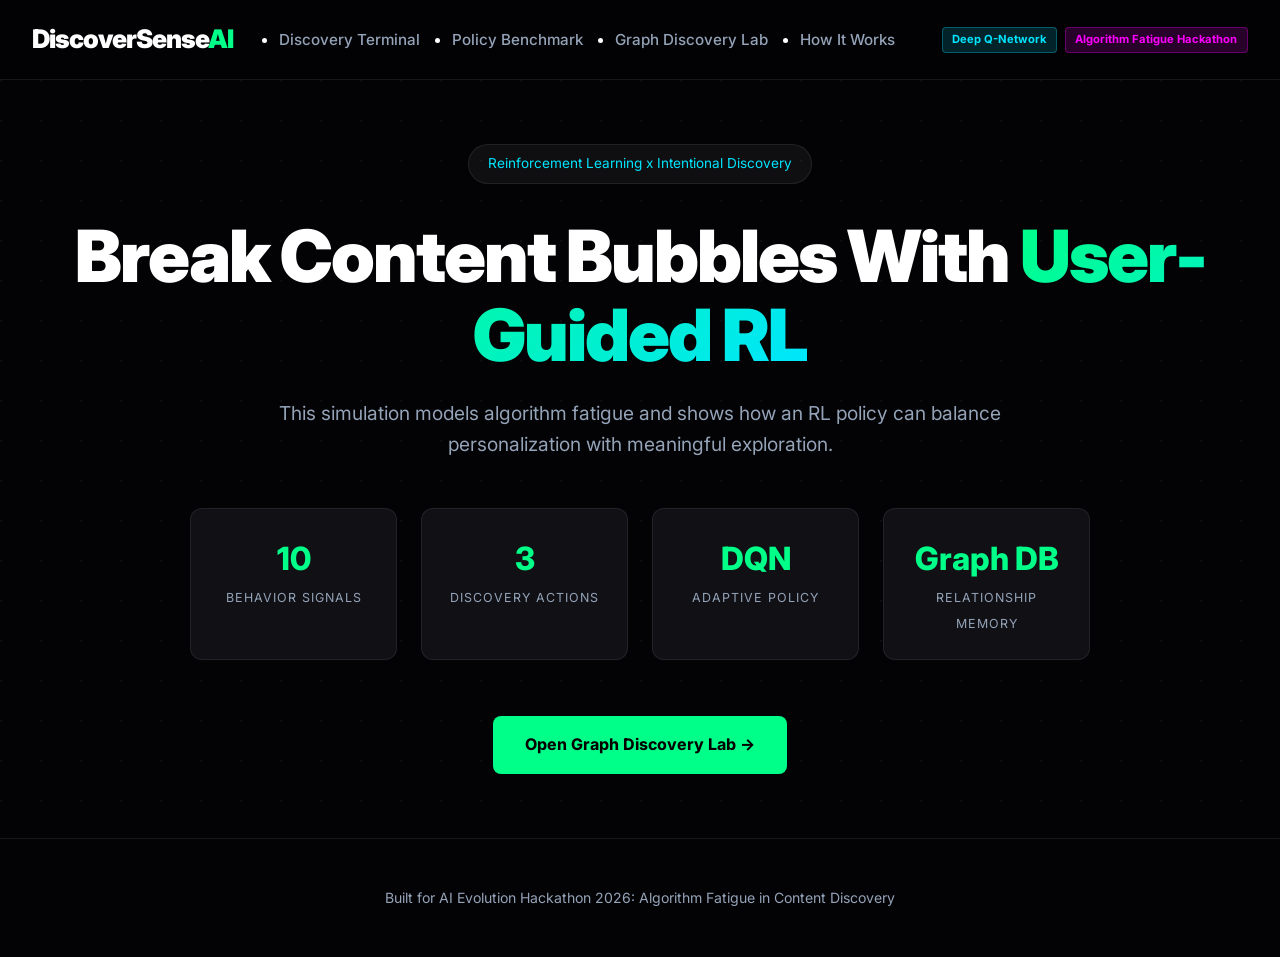
==== commit 0353f8b0: "New Changes" ====
--- a/rl_predictor/web/static/index.html
+++ b/rl_predictor/web/static/index.html
@@ -3,8 +3,8 @@
 <head>
     <meta charset="UTF-8">
     <meta name="viewport" content="width=device-width, initial-scale=1.0">
-    <title>HypeSense AI | Deep RL Meme Coin Trend Predictor</title>
-    <meta name="description" content="A DQN-powered autonomous agent that predicts meme coin trends (UP/DOWN/NEUTRAL) by analyzing social signals and market hype in real-time.">
+    <title>DiscoverSense AI | RL Content Discovery Simulator</title>
+    <meta name="description" content="A reinforcement-learning simulation that helps users break repetitive feeds while keeping personalization and control.">
     <link rel="stylesheet" href="style.css">
     <link rel="preconnect" href="https://fonts.googleapis.com">
     <link rel="preconnect" href="https://fonts.gstatic.com" crossorigin>
@@ -13,81 +13,77 @@
 </head>
 <body>
 
-    <!-- NAVIGATION -->
     <nav id="navbar">
         <div class="nav-inner">
-            <a href="#" class="logo tab-link" data-tab="hero">HypeSense<span>AI</span></a>
-                <ul class="nav-links">
-                    <li class="active"><a href="#" class="tab-link" data-tab="ml-tab">Market Intelligence</a></li>
-                    <li><a href="#" class="tab-link" data-tab="demo-section">Agent Terminal</a></li>
-                    <li><a href="#" class="tab-link" data-tab="comparison-section">Live Benchmark</a></li>
-                    <li><a href="#" class="tab-link" data-tab="chaos-section">☢️ Chaos Lab</a></li>
-                    <li><a href="#" class="tab-link" data-tab="architecture-section">Behind the Hype</a></li>
-                </ul>
+            <a href="#" class="logo tab-link active" data-tab="hero">DiscoverSense<span>AI</span></a>
+            <ul class="nav-links">
+                <li><a href="#" class="tab-link" data-tab="demo-section">Discovery Terminal</a></li>
+                <li><a href="#" class="tab-link" data-tab="comparison-section">Policy Benchmark</a></li>
+                <li><a href="#" class="tab-link" data-tab="graph-section">Graph Discovery Lab</a></li>
+                <li><a href="#" class="tab-link" data-tab="architecture-section">How It Works</a></li>
+            </ul>
             <div class="nav-badges">
                 <span class="badge blue">Deep Q-Network</span>
-                <span class="badge purple">Social-ML Hybrid</span>
+                <span class="badge purple">Algorithm Fatigue Hackathon</span>
             </div>
         </div>
     </nav>
 
     <main class="tab-container">
-        <!-- HERO SECTION -->
         <section id="hero" class="tab-pane active">
             <div class="hero-bg-grid"></div>
             <div class="hero-content">
-                <div class="hero-badge">Reinforcement Learning × Market Intelligence</div>
-                <h1>HypeSense: The RL Agent That <span class="gradient-text">Predicts the Pump</span></h1>
-                <p class="hero-sub">An autonomous agent that processes 10 high-impact social signals—sentiment, engagement, and cross-platform spikes—to predict market trends before they happen using Deep Reinforcement Learning.</p>
+                <div class="hero-badge">Reinforcement Learning x Intentional Discovery</div>
+                <h1>Break Content Bubbles With <span class="gradient-text">
+                    User-Guided RL</span></h1>
+                <p class="hero-sub">This simulation models algorithm fatigue and shows how an RL policy can balance personalization with meaningful exploration.</p>
                 <div class="hero-stats">
                     <div class="stat-card">
                         <span class="stat-num">10</span>
-                        <span class="stat-label">Hype Features</span>
+                        <span class="stat-label">Behavior Signals</span>
+                    </div>
+                    <div class="stat-card">
+                        <span class="stat-num">3</span>
+                        <span class="stat-label">Discovery Actions</span>
                     </div>
                     <div class="stat-card">
                         <span class="stat-num">DQN</span>
-                        <span class="stat-label">Neural Engine</span>
+                        <span class="stat-label">Adaptive Policy</span>
                     </div>
                     <div class="stat-card">
-                        <span class="stat-num">3</span>
-                        <span class="stat-label">Trend Classes</span>
-                    </div>
-                    <div class="stat-card">
-                        <span class="stat-num">∞</span>
-                        <span class="stat-label">Market Simulations</span>
+                        <span class="stat-num">Graph DB</span>
+                        <span class="stat-label">Relationship Memory</span>
                     </div>
                 </div>
                 <div class="hero-actions">
-                    <a href="#" class="cta-btn tab-link" data-tab="demo-section">Launch Trend Terminal →</a>
-                </div>
-            </div>
-        </section>
-
-        <!-- LIVE ANALYSIS / AGENT TERMINAL SECTION -->
+                    <a href="#" class="cta-btn tab-link" data-tab="graph-section">Open Graph Discovery Lab -></a>
+                </div>
+            </div>
+        </section>
+
         <section id="demo-section" class="tab-pane">
             <div class="section-header">
-                <span class="section-tag">Trend Terminal</span>
-                <h2>Real-time Hype Analysis</h2>
-                <p>Watch the DQN agent process live social signals and predict meme coin momentum, step by step.</p>
-            </div>
-
-            <!-- Top Stats Bar -->
+                <span class="section-tag">Discovery Terminal</span>
+                <h2>Intentional Discovery Simulation</h2>
+                <p>Run the RL policy step-by-step and watch how recommendations shift between focus, balance, and diversification.</p>
+            </div>
+
             <div class="live-stats-bar">
                 <div class="live-stat">
                     <span class="live-stat-val" id="stat-step">0</span>
                     <span class="live-stat-label">Steps Run</span>
                 </div>
                 <div class="live-stat accent-green">
-                    <span class="live-stat-val" id="stat-acc">—</span>
-                    <span class="live-stat-label">Accuracy</span>
+                    <span class="live-stat-val" id="stat-acc">-</span>
+                    <span class="live-stat-label">Discovery Match</span>
                 </div>
                 <div class="live-stat accent-cyan">
                     <span class="live-stat-val" id="stat-reward">0.00</span>
-                    <span class="live-stat-label">Total Reward</span>
+                    <span class="live-stat-label">User Value Reward</span>
                 </div>
                 <div class="live-stat accent-purple">
                     <span class="live-stat-val" id="stat-correct">0</span>
-                    <span class="live-stat-label">Correct Calls</span>
+                    <span class="live-stat-label">Aligned Steps</span>
                 </div>
                 <div class="live-stat">
                     <span class="live-stat-val" id="stat-streak">0</span>
@@ -96,67 +92,67 @@
             </div>
 
             <div class="dashboard-grid">
-                <!-- Left: Signal Bars -->
                 <div class="panel glass-card">
                     <div class="panel-title">
                         <span class="panel-icon">&#9679;</span>
-                        Live Signal Feed
+                        Discovery Signal Feed
                         <span class="live-dot" id="live-indicator">IDLE</span>
                     </div>
                     <div id="signal-bars" class="signal-bars"></div>
                     <div class="state-vec-box">
-                        <span class="state-vec-label">State Vector</span>
-                        <code id="state-vector">[—]</code>
-                    </div>
-                </div>
-
-                <!-- Center: Prediction + Chart -->
+                        <span class="state-vec-label">Behavior State Vector</span>
+                        <code id="state-vector">[-]</code>
+                    </div>
+                </div>
+
                 <div class="panel center-col">
-                    <!-- Prediction Card -->
                     <div class="glass-card prediction-card">
                         <div class="card-header">
                             <span class="step-pill" id="step-count">STEP 0</span>
-                            <span id="confidence-badge" class="conf-badge">— CONF</span>
+                            <span id="confidence-badge" class="conf-badge">- CONF</span>
                         </div>
                         <div id="prediction-display" class="prediction-display neutral">
                             <span id="prediction-text">STANDBY</span>
                         </div>
                         <div class="result-row" id="result-row">
-                            <span class="result-tag" id="actual-label">—</span>
+                            <span class="result-tag" id="actual-label">-</span>
                             <span class="result-sep">vs</span>
-                            <span class="result-tag predicted" id="predicted-label">—</span>
-                            <span class="result-verdict" id="verdict-badge">—</span>
+                            <span class="result-tag predicted" id="predicted-label">-</span>
+                            <span class="result-verdict" id="verdict-badge">-</span>
                         </div>
                         <div class="reasoning-box">
                             <div class="brain-icon">&#129504;</div>
                             <div>
-                                <h4>Agent Reasoning</h4>
-                                <p id="explanation-text">Waiting for data stream...</p>
-                                <button class="feedback-btn" onclick="showToast('Feedback Received: Signal Confidence Score Improved.', 'success')">&#128077; Refine Intelligence</button>
+                                <h4>Policy Reasoning</h4>
+                                <p id="explanation-text">Waiting for discovery data stream...</p>
+                                <button class="feedback-btn" onclick="showToast('Preference feedback logged for this simulation.', 'success')">&#128077; Mark Recommendation Helpful</button>
                             </div>
                         </div>
+                        <div class="state-vec-box">
+                            <span class="state-vec-label">Exploration Level: <strong id="exploration-level-label">Balanced</strong> (<span id="exploration-level-value">50</span>%)</span>
+                            <input id="exploration-level" type="range" min="0" max="100" value="50">
+                            <small>Lower values keep feed focused. Higher values push diverse discovery.</small>
+                        </div>
                         <div class="controls">
-                            <button id="step-btn" class="primary-btn pulse-glow">Analyze Next Signal</button>
+                            <button id="step-btn" class="primary-btn pulse-glow">Apply Next Recommendation</button>
                             <button id="auto-btn" class="sec-btn">Auto Run</button>
                             <button id="reset-btn" class="ghost-btn">Reset</button>
                         </div>
                     </div>
 
-                    <!-- Chart -->
                     <div class="glass-card chart-card">
                         <div class="chart-title">
-                            Market Signal vs AI Prediction
-                            <span class="chart-legend"><span class="leg-dot white"></span>Market <span class="leg-dot green"></span>DQN</span>
+                            Actual Need vs RL Recommendation
+                            <span class="chart-legend"><span class="leg-dot white"></span>Actual <span class="leg-dot green"></span>RL Policy</span>
                         </div>
                         <div id="trend-chart" style="height: 220px;"></div>
                     </div>
                 </div>
 
-                <!-- Right: Reward + Log -->
                 <div class="panel glass-card">
                     <div class="panel-title">
                         <span class="panel-icon reward-icon">&#9650;</span>
-                        Neural Feedback
+                        Reward Feedback
                     </div>
                     <div class="reward-display">
                         <span class="reward-num" id="reward-pulse">+0.00</span>
@@ -167,346 +163,217 @@
                         <div id="reward-bars"></div>
                     </div>
                     <div class="log-section">
-                        <h4 class="sub-label">Action Log</h4>
+                        <h4 class="sub-label">Decision Log</h4>
                         <div id="log-container" class="log-container"></div>
                     </div>
                 </div>
             </div>
         </section>
 
-        <!-- ML INSIGHTS SECTION -->
-        <section id="ml-insights-section" class="tab-pane">
-            <div class="section-header">
-                <div class="ml-header-flex">
-                    <div>
-                        <h2>Meme Market Intelligence</h2>
-                    </div>
-                    <div class="header-actions">
-                        <button id="trigger-scan-btn" class="scan-btn pulse-glow" onclick="triggerAnalysis()">
-                            <span class="scan-dot"></span> SCAN LIVE SIGNALS
-                        </button>
-                        <a href="#" class="tab-link exit-btn" data-tab="hero">Back to Terminal</a>
-                    </div>
-                </div>
-                <p>A unified predictive tool that identifies trending tokens based on social signals and neural-score analysis.</p>
-            </div>
-
-            <!-- KPI Scorecards -->
-            <div class="kpi-grid">
-                <div class="glass-card kpi-card">
-                    <span class="kpi-label">Hottest Token</span>
-                    <span class="kpi-value grad-cyan" id="kpi-hot-coin">--</span>
-                    <span class="kpi-sub" id="kpi-hot-viral">0.0 Viral Score</span>
-                </div>
-                <div class="glass-card kpi-card">
-                    <span class="kpi-label">Aggregated Sentiment</span>
-                    <span class="kpi-value" id="kpi-market-score">0.00</span>
-                    <span class="kpi-sub" id="kpi-market-sent">NEUTRAL</span>
-                </div>
-                <div class="glass-card kpi-card">
-                    <span class="kpi-label">Engine Health</span>
-                    <span class="kpi-value grad-purple">98.4%</span>
-                    <span class="kpi-sub">Neural Consensus Active</span>
-                </div>
-            </div>
-
-            <!-- Alpha-Priority Dashboard Layout -->
-            <div class="ml-insights-layout">
-                <div class="ml-top-flex">
-                    <!-- Left: Professional Detailed Analysis -->
-                    <div class="ml-main-col">
-                        <div class="glass-card ranking-card no-margin">
-                            <div class="panel-title" style="padding: 1.25rem 1.25rem 0.5rem 1.25rem;">
-                                <span class="panel-icon">&#128200;</span>
-                                Detailed Market Analysis
-                            </div>
-                            <div class="table-responsive">
-                                <table class="ml-table">
-                                    <thead>
-                                        <tr>
-                                            <th>Token Name</th>
-                                            <th>Neural Trend</th>
-                                            <th>Signal Confidence</th>
-                                            <th>Viral Score</th>
-                                            <th>Sentiment Delta</th>
-                                            <th>Primary Driver</th>
-                                        </tr>
-                                    </thead>
-                                    <tbody id="ml-ranking-body">
-                                        <!-- Populated via script.js -->
-                                    </tbody>
-                                </table>
-                            </div>
-                        </div>
-                    </div>
-
-                    <!-- Right: Intelligent Sidebar (Feed Only) -->
-                    <div class="ml-side-col">
-                        <!-- Social Signal Watcher -->
-                        <div class="glass-card sidebar-feed sidebar-intel no-margin">
-                            <div class="feed-header">
-                                <span class="feed-title">Social Signal Watcher</span>
-                                <div class="live-tag"><span class="live-blink"></span>LIVE STREAM</div>
-                            </div>
-                            <div id="ml-social-feed" class="signal-list" style="height: 400px;">
-                                <div class="feed-item loading">Ingesting HypeSense stream...</div>
-                            </div>
-                        </div>
-                    </div>
-                </div>
-
-                <!-- Mid Section: Horizontal Intelligence Strip -->
-                <div class="ml-mid-section">
-                    <div class="intel-grid">
-                        <!-- Feature Importance -->
-                        <div class="glass-card intel-card">
-                            <h4 class="intel-title">Decision Drivers</h4>
-                            <p class="intel-desc">RF Feature Importance weights</p>
-                            <div id="rf-feature-chart" style="height: 160px;"></div>
-                        </div>
-
-                        <!-- Trending Keywords -->
-                        <div class="glass-card intel-card">
-                            <h4 class="intel-title" id="keyword-title">Social Signals</h4>
-                            <p class="intel-desc">Trending in the hype cycle</p>
-                            <div id="keyword-cloud" class="keyword-cloud">
-                                <span class="word-pill">Loading...</span>
-                            </div>
-                        </div>
-
-                        <!-- Model Radar -->
-                        <div class="glass-card intel-card">
-                            <h4 class="intel-title">Model Accuracy Profile</h4>
-                            <div id="model-health-radar" style="height: 160px;"></div>
-                        </div>
-                    </div>
-                </div>
-
-                <!-- Bottom Section: Foundational Matrix -->
-                <div class="ml-bottom-full">
-                    <div class="glass-card viz-card">
-                        <div class="viz-header">
-                            <span class="viz-title">Hype Matrix</span>
-                            <span class="viz-desc">Sentiment (-1 to +1) vs. Viral Velocity</span>
-                        </div>
-                        <div id="hype-matrix" style="height: 400px;"></div>
-                    </div>
-                </div>
-            </div>
-
-            <div class="ml-note">
-                <p><strong>Note:</strong> These insights are generated using a 5-engine consensus (TextCleaning, Sentiment-RoBERTa, Engagement, TrendSpike, and ContextualTopic) fused into a Random Forest classifier.</p>
-            </div>
-        </section>
-
-        <!-- COMPARISON SECTION -->
         <section id="comparison-section" class="tab-pane">
             <div class="section-header">
-                <span class="section-tag">Live Benchmark</span>
-                <h2>Deep RL (DQN) vs Traditional ML</h2>
-                <p>Head-to-head benchmark on 500 identical market ticks. Same signals, same data — only the model architecture differs.</p>
+                <span class="section-tag">Policy Benchmark</span>
+                <h2>RL Discovery Policy vs Engagement-Only Baseline</h2>
+                <p>Both policies run on the same 500 simulated steps. RL optimizes long-term user value while baseline over-optimizes short-term engagement.</p>
             </div>
 
             <div class="compare-launch">
-                <button id="run-compare-btn" class="primary-btn pulse-glow">&#9889; Run Live Benchmark (500 Steps)</button>
-            </div>
-
-            <!-- Loading -->
+                <button id="run-compare-btn" class="primary-btn pulse-glow">&#9889; Run Discovery Benchmark (500 Steps)</button>
+            </div>
+
             <div id="compare-loading" class="training-status hidden">
                 <div class="neural-pulse"><div class="pulse-core">&#9876;</div></div>
                 <div class="status-text">
-                    <h3>Running Head-to-Head Benchmark...</h3>
-                    <p>Both agents are processing 500 market ticks on identical data</p>
-                </div>
-            </div>
-
-            <!-- Results (hidden until data arrives) -->
+                    <h3>Running Policy Benchmark...</h3>
+                    <p>Comparing RL and engagement-only behavior on identical discovery states.</p>
+                </div>
+            </div>
+
             <div id="compare-results" class="hidden">
                 <div class="comparison-grid">
-                    <!-- TRADITIONAL ML CARD -->
                     <div class="glass-card compare-card">
                         <div class="compare-card-icon">&#128202;</div>
-                        <h3>Traditional ML</h3>
+                        <h3>Engagement-Only Baseline</h3>
                         <div class="big-stat">
                             <span class="big-num red" id="ml-acc-num">0%</span>
-                            <span class="big-label">Accuracy</span>
+                            <span class="big-label">Discovery Match</span>
                         </div>
                         <div class="compare-details">
-                            <div class="compare-detail-row"><span>Correct Calls</span><span id="ml-correct">0</span></div>
-                            <div class="compare-detail-row"><span>Total Reward</span><span id="ml-reward">0</span></div>
+                            <div class="compare-detail-row"><span>Matched Outcomes</span><span id="ml-correct">0</span></div>
+                            <div class="compare-detail-row"><span>User Value Reward</span><span id="ml-reward">0</span></div>
                             <div class="compare-detail-row"><span>Steps Tested</span><span id="ml-steps">0</span></div>
                         </div>
                     </div>
 
-                    <!-- VS CARD -->
                     <div class="glass-card compare-card vs-card">
                         <div class="vs-badge">VS</div>
                         <div class="gain-display">
                             <span class="gain-num" id="edge-gain-num">+0%</span>
-                            <span class="gain-label">Accuracy Edge</span>
+                            <span class="gain-label">Discovery Match Edge</span>
                         </div>
                         <div class="gain-display" style="margin-top: 1.5rem;">
                             <span class="gain-num reward-edge" id="reward-edge-num">+0</span>
-                            <span class="gain-label">Cumulative Reward Edge</span>
-                        </div>
-                    </div>
-
-                    <!-- DQN CARD -->
+                            <span class="gain-label">User Value Reward Edge</span>
+                        </div>
+                    </div>
+
                     <div class="glass-card compare-card">
                         <div class="compare-card-icon">&#129504;</div>
-                        <h3>HypeSense DQN</h3>
+                        <h3>RL Discovery Policy</h3>
                         <div class="big-stat">
-                            <span class="big-num green" id="dqn-acc-num">81.6%</span>
-                            <span class="big-label">Accuracy</span>
-                            <p class="branding-subtext">RL + ML + Graph DB</p>
+                            <span class="big-num green" id="dqn-acc-num">0%</span>
+                            <span class="big-label">Discovery Match</span>
                         </div>
                         <div class="compare-details">
-                            <div class="compare-detail-row"><span>Correct Calls</span><span id="dqn-correct">0</span></div>
-                            <div class="compare-detail-row"><span>Total Reward</span><span id="dqn-reward">0</span></div>
+                            <div class="compare-detail-row"><span>Matched Outcomes</span><span id="dqn-correct">0</span></div>
+                            <div class="compare-detail-row"><span>User Value Reward</span><span id="dqn-reward">0</span></div>
                             <div class="compare-detail-row"><span>Steps Tested</span><span id="dqn-steps">0</span></div>
                         </div>
                     </div>
                 </div>
 
-                <!-- Rolling Accuracy Chart -->
                 <div class="glass-card chart-card" style="max-width: 1000px; margin: 2rem auto;">
-                    <h3>&#128202; Rolling Accuracy Over Time (20-step window)</h3>
-                    <p style="color: var(--text-dim); font-size: 0.85rem; margin-bottom: 1rem;">Green = Deep RL (DQN) | Red = Traditional ML (Logistic Regression + Feature Eng.)</p>
+                    <h3>&#128202; Rolling Discovery Match (20-step window)</h3>
+                    <p style="color: var(--text-dim); font-size: 0.85rem; margin-bottom: 1rem;">Green = RL Discovery Policy | Red = Engagement-Only Baseline</p>
                     <div id="compare-chart" style="height: 300px;"></div>
                 </div>
             </div>
         </section>
 
-        <!-- CHAOS LAB SECTION -->
-        <!-- HYPEBOT MISSION CONTROL SECTION (The Showcase) -->
-        <section id="chaos-section" class="tab-pane">
-            <div class="hud-header">
-                <div class="hud-tag">MISSION CONTROL: [ACTIVE]</div>
-                <div class="hud-title">HYPESENSE SENTINEL HUB</div>
-                <div class="hud-system-time" id="hud-clock">00:00:00</div>
-            </div>
-
-            <div class="command-center-layout">
-                <!-- TOP DATA ARCS -->
-                <div class="holographic-metrics">
-                    <div class="holo-card">
-                        <label>RL CAPITAL PRESERVED</label>
-                        <span id="holo-rl-gain" class="glow-green">$0.00</span>
-                    </div>
-                    <div class="holo-card delta">
-                        <label>RESILIENCE DELTA</label>
-                        <span id="holo-delta" class="glow-cyan">+0%</span>
-                    </div>
-                    <div class="holo-card">
-                        <label>ML CAPITAL LOST</label>
-                        <span id="holo-ml-loss" class="glow-red">$0.00</span>
-                    </div>
-                </div>
-
-                <!-- CENTER: HYPEBOT CORE -->
-                <div class="hypebot-core-container">
-                    <div class="neural-network-bg">
-                        <!-- SVG for dynamic neural threads will be injected here -->
-                        <svg id="neural-threads" viewBox="0 0 1000 600"></svg>
-                    </div>
-                    
-                    <div class="bot-platform">
-                        <div class="bot-aura" id="bot-aura"></div>
-                        <div class="bot-glow-ring"></div>
-                        <img src="hypebot.png" alt="HypeBot" id="hypebot-img" class="bot-commander">
-                        
-                        <!-- SENTIENT NARRATIVE BUBBLE -->
-                        <div class="mission-narration" id="bot-narration">
-                            <span class="typewriter">System initialized. Awaiting market signals...</span>
-                        </div>
-                    </div>
-
-                    <div class="bot-stats-overlay">
-                        <div class="overlay-stat">
-                            <span>MODE</span>
-                            <strong id="bot-mode">SENTINEL</strong>
-                        </div>
-                        <div class="overlay-stat">
-                            <span>REASONING</span>
-                            <strong id="bot-reasoning">STABLE</strong>
-                        </div>
-                    </div>
-                </div>
-
-                <!-- BOTTOM: DUAL WAR ROOM TERMINALS -->
-                <div class="war-room-grid">
-                    <div class="terminal-panel rl-terminal" id="terminal-rl">
-                        <div class="t-header">
-                            <span>HYPESENSE RL (DQN)</span>
-                            <div class="t-status pulse">SHIELDS ACTIVE</div>
-                        </div>
-                        <div class="t-stats-row">
-                            <div class="ts">ACC: <span id="rl-war-acc">90.2%</span></div>
-                            <div class="ts">REW: <span id="rl-war-rew">0.00</span></div>
-                        </div>
-                        <div class="t-body" id="rl-war-log"></div>
-                    </div>
-
-                    <div class="terminal-panel ml-terminal" id="terminal-ml">
-                        <div class="t-header">
-                            <span>TRADITIONAL ML (BASELINE)</span>
-                            <div class="t-status">VULNERABLE</div>
-                        </div>
-                        <div class="t-stats-row">
-                            <div class="ts">ACC: <span id="ml-war-acc">85.0%</span></div>
-                            <div class="ts">DRIFT: <span id="ml-war-loss">0.00</span></div>
-                        </div>
-                        <div class="t-body" id="ml-war-log"></div>
-                    </div>
-                </div>
-            </div>
-
-            <!-- ADVERSARIAL DECK -->
-            <div class="mission-deck glass-card">
-                <div class="deck-grid">
-                    <div class="sabotage-control">
-                        <label>ENGAGE MARKET SABOTAGE:</label>
-                        <div class="btn-group">
-                            <button onclick="injectChaos('WHALE_DUMP')" class="deck-btn dump">🐋 WHALE SABOTAGE</button>
-                            <button onclick="injectChaos('FAKE_NEWS')" class="deck-btn news">📰 FAKE NEWS BLAST</button>
-                            <button onclick="injectChaos('REGULATORY')" class="deck-btn fud">🚨 REGULATORY FUD</button>
-                        </div>
-                    </div>
-                    <div class="performance-chart-mini">
-                        <div id="resilience-delta-chart" style="height: 100px;"></div>
-                    </div>
-                </div>
-            </div>
-        </section>
-
-        <!-- ARCHITECTURE SECTION -->
+        <section id="graph-section" class="tab-pane">
+            <div class="section-header">
+                <span class="section-tag">Graph Discovery Lab</span>
+                <h2>RL + Graph DB Context for Transparent Recommendations</h2>
+                <p>This tab simulates a graph database memory layer where recommendations are explained through relationship paths, not just black-box scores.</p>
+            </div>
+
+            <div class="graph-kpi-grid">
+                <div class="glass-card graph-kpi-card">
+                    <span class="graph-kpi-label">Novelty Score</span>
+                    <span class="graph-kpi-value" id="graph-kpi-novelty">0.0%</span>
+                </div>
+                <div class="glass-card graph-kpi-card">
+                    <span class="graph-kpi-label">Bubble Risk</span>
+                    <span class="graph-kpi-value" id="graph-kpi-bubble">0.0%</span>
+                </div>
+                <div class="glass-card graph-kpi-card">
+                    <span class="graph-kpi-label">Creator Diversity</span>
+                    <span class="graph-kpi-value" id="graph-kpi-diversity">0.0%</span>
+                </div>
+                <div class="glass-card graph-kpi-card">
+                    <span class="graph-kpi-label">Repeat Rate</span>
+                    <span class="graph-kpi-value" id="graph-kpi-repeat">0.0%</span>
+                </div>
+                <div class="glass-card graph-kpi-card">
+                    <span class="graph-kpi-label">Satisfaction Reward</span>
+                    <span class="graph-kpi-value" id="graph-kpi-reward">0.00</span>
+                </div>
+            </div>
+
+            <div class="graph-main-layout">
+                <div class="glass-card graph-network-card">
+                    <div class="graph-panel-title">
+                        <span>Graph Memory Network</span>
+                        <span class="step-pill" id="graph-step-indicator">STEP 0</span>
+                    </div>
+                    <div id="graph-network-chart" style="height: 420px;"></div>
+                </div>
+
+                <div class="graph-side-col">
+                    <div class="glass-card graph-controls-card">
+                        <div class="graph-panel-title">
+                            <span>Simulation Controls</span>
+                        </div>
+                        <div class="graph-control-row">
+                            <label for="graph-mode-select">Mode</label>
+                            <select id="graph-mode-select">
+                                <option value="hybrid">RL + Graph Context (Recommended)</option>
+                                <option value="rl_only">RL Only</option>
+                            </select>
+                        </div>
+                        <div class="graph-control-row">
+                            <label for="graph-exploration-level">Exploration Level: <strong id="graph-exploration-label">Balanced</strong> (<span id="graph-exploration-value">50</span>%)</label>
+                            <input id="graph-exploration-level" type="range" min="0" max="100" value="50">
+                        </div>
+                        <div class="controls">
+                            <button id="graph-step-btn" class="primary-btn">Run Graph Step</button>
+                            <button id="graph-auto-btn" class="sec-btn">Auto Run</button>
+                            <button id="graph-reset-btn" class="ghost-btn">Reset Graph Session</button>
+                        </div>
+                    </div>
+
+                    <div class="glass-card graph-insight-card">
+                        <div class="graph-panel-title">
+                            <span>Recommendation Path</span>
+                        </div>
+                        <p id="graph-path-reason">Waiting for first graph-backed recommendation.</p>
+                        <ul id="graph-path-list" class="graph-path-list">
+                            <li>No traversal yet.</li>
+                        </ul>
+                        <div class="graph-reco-meta">
+                            <div><span>Action</span><strong id="graph-reco-action">-</strong></div>
+                            <div><span>Topic</span><strong id="graph-reco-topic">-</strong></div>
+                            <div><span>Creator</span><strong id="graph-reco-creator">-</strong></div>
+                            <div><span>Content</span><strong id="graph-reco-content">-</strong></div>
+                        </div>
+                    </div>
+
+                    <div class="glass-card graph-delta-card">
+                        <div class="graph-panel-title">
+                            <span>Mode Delta (Current vs Other)</span>
+                        </div>
+                        <div class="graph-delta-row"><span>Bubble Risk Improvement</span><strong id="graph-delta-bubble">0.0</strong></div>
+                        <div class="graph-delta-row"><span>Diversity Delta</span><strong id="graph-delta-diversity">0.0</strong></div>
+                        <div class="graph-delta-row"><span>Reward Delta</span><strong id="graph-delta-reward">0.00</strong></div>
+                    </div>
+
+                    <div class="glass-card graph-log-card">
+                        <div class="graph-panel-title">
+                            <span>Graph Event Log</span>
+                        </div>
+                        <div id="graph-log-container" class="graph-log-container"></div>
+                    </div>
+                </div>
+            </div>
+
+            <div class="glass-card graph-outcome-card">
+                <div class="graph-panel-title">
+                    <span>RL Only vs RL + Graph Context</span>
+                </div>
+                <div id="graph-outcome-chart" style="height: 280px;"></div>
+            </div>
+
+            <div class="graph-note">
+                <p><strong>Graph DB Simulation Note:</strong> This demo uses an in-memory graph store with a Neo4j-ready node/edge schema (`User`, `Topic`, `Creator`, `Content`) to keep the showcase fast and deterministic.</p>
+            </div>
+        </section>
+
         <section id="architecture-section" class="tab-pane">
             <div class="section-header">
-                <h2>Behind the Hype</h2>
-                <p>The mathematical foundation of HypeSense AI.</p>
+                <h2>How the Simulation Works</h2>
+                <p>State -> Action -> Reward -> Policy update, tuned for intentional discovery and reduced algorithm fatigue.</p>
             </div>
             <div class="arch-grid">
                 <div class="glass-card arch-card">
-                    <h3>10-D Feature State</h3>
+                    <h3>State Signals (10-D)</h3>
                     <ul class="feat-list">
-                        <li>Sentiment (-1 to +1)</li>
-                        <li>Mention Growth Rate</li>
-                        <li>Cross-Platform Spikes</li>
-                        <li>Engagement Momentum</li>
-                        <li>Influencer Weight</li>
+                        <li>Novelty Score and Repeat Exposure</li>
+                        <li>Creator Diversity and Topic Drift</li>
+                        <li>Bubble Risk and Cognitive Load</li>
+                        <li>Engagement Depth and Session Fatigue</li>
                     </ul>
                 </div>
                 <div class="glass-card arch-card">
-                    <h3>DQN Architecture</h3>
-                    <p>Deep neural network with Experience Replay. 128 neurons per hidden layer, optimized via Adam.</p>
+                    <h3>Policy Loop</h3>
+                    <p>At each step, the agent reads user-context signals, picks one action (Diversify, Stay Balanced, Deepen Interest), then receives reward feedback to improve future recommendations.</p>
                 </div>
                 <div class="glass-card arch-card">
-                    <h3>Reward Logic</h3>
+                    <h3>Reward Philosophy</h3>
                     <ul class="feat-list">
-                        <li>Correct Direction: +1.0</li>
-                        <li>Early Warning: +0.5</li>
-                        <li>High Conf Correction: +0.5</li>
-                        <li>Wrong Call: -1.0</li>
+                        <li>Aligned Recommendation: +1.0</li>
+                        <li>Early Fatigue Prevention: +0.5</li>
+                        <li>High-Confidence Alignment: +0.5</li>
+                        <li>Misaligned Recommendation: -1.0</li>
                     </ul>
                 </div>
             </div>
@@ -514,13 +381,10 @@
     </main>
 
     <footer>
-        <p>Built for the AI Evolution Hackathon 2026 — DeepMind HypeSense Terminal</p>
+        <p>Built for AI Evolution Hackathon 2026: Algorithm Fatigue in Content Discovery</p>
     </footer>
 
-    <!-- ALPHA PULSE ALERT SYSTEM -->
     <div id="toast-container" class="toast-container"></div>
-    <div class="chaos-overlay"></div>
-
     <script src="script.js"></script>
 </body>
-</html>+</html>
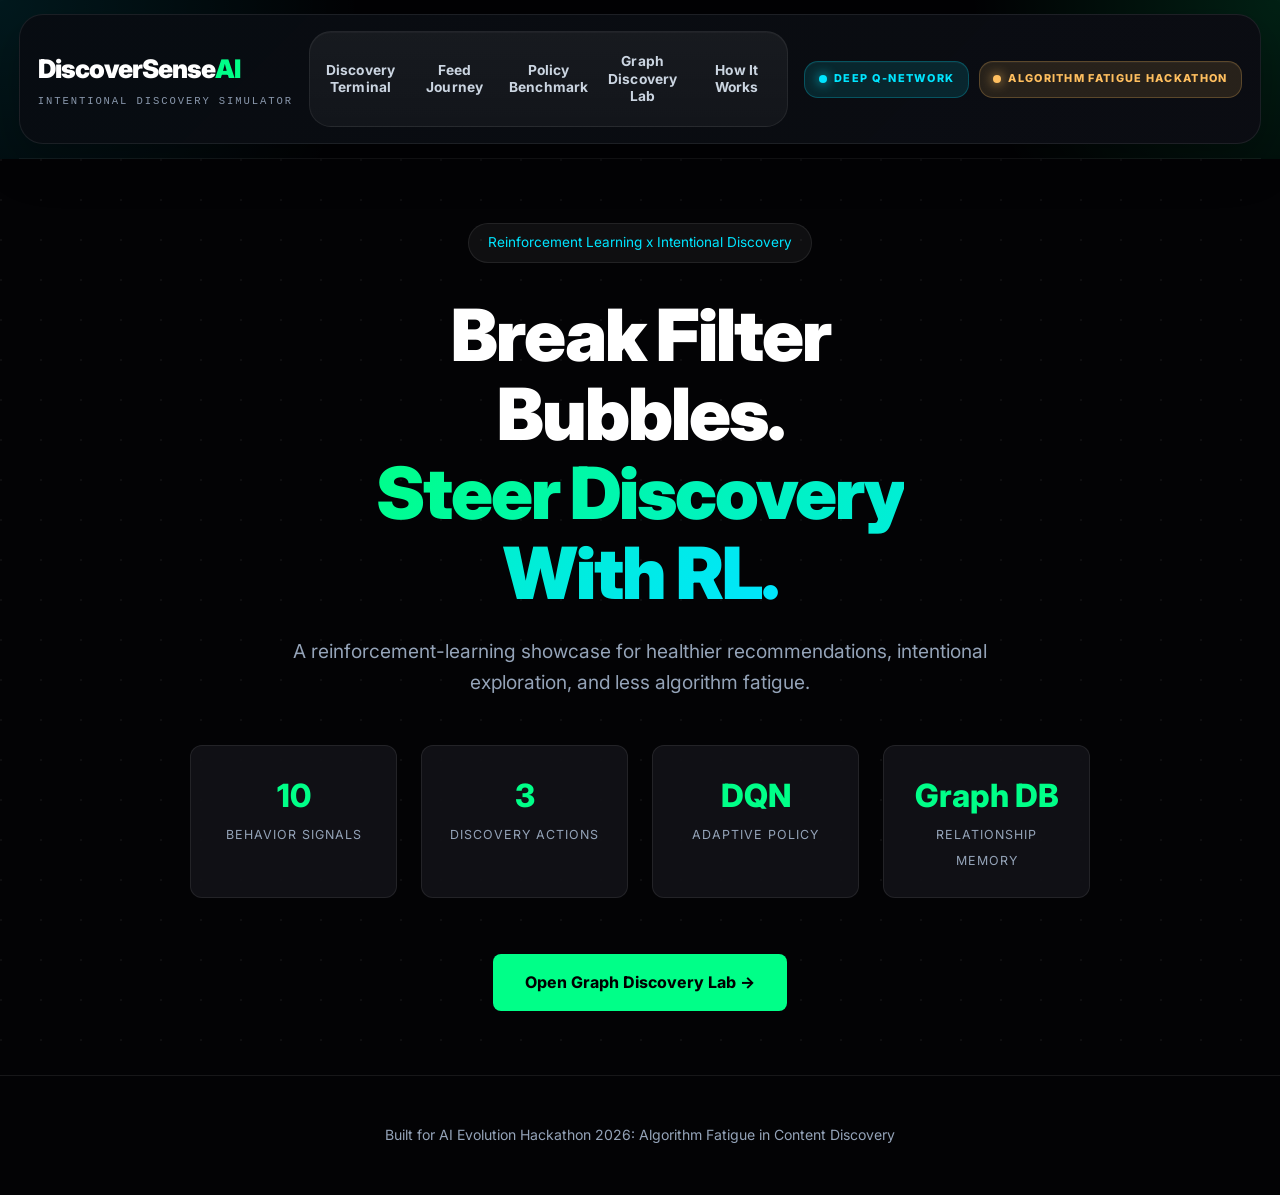
==== commit 2cbbbaf1: "Backend Files" ====
--- a/rl_predictor/web/static/index.html
+++ b/rl_predictor/web/static/index.html
@@ -15,16 +15,20 @@
 
     <nav id="navbar">
         <div class="nav-inner">
-            <a href="#" class="logo tab-link active" data-tab="hero">DiscoverSense<span>AI</span></a>
-            <ul class="nav-links">
+            <div class="nav-brand">
+                <a href="#" class="logo tab-link active" data-tab="hero">DiscoverSense<span>AI</span></a>
+                <span class="nav-brand-tag">Intentional Discovery Simulator</span>
+            </div>
+            <ul class="nav-links" aria-label="Primary sections">
                 <li><a href="#" class="tab-link" data-tab="demo-section">Discovery Terminal</a></li>
+                <li><a href="#" class="tab-link" data-tab="journey-section">Feed Journey</a></li>
                 <li><a href="#" class="tab-link" data-tab="comparison-section">Policy Benchmark</a></li>
                 <li><a href="#" class="tab-link" data-tab="graph-section">Graph Discovery Lab</a></li>
                 <li><a href="#" class="tab-link" data-tab="architecture-section">How It Works</a></li>
             </ul>
             <div class="nav-badges">
-                <span class="badge blue">Deep Q-Network</span>
-                <span class="badge purple">Algorithm Fatigue Hackathon</span>
+                <span class="badge cyan">Deep Q-Network</span>
+                <span class="badge gold">Algorithm Fatigue Hackathon</span>
             </div>
         </div>
     </nav>
@@ -34,9 +38,8 @@
             <div class="hero-bg-grid"></div>
             <div class="hero-content">
                 <div class="hero-badge">Reinforcement Learning x Intentional Discovery</div>
-                <h1>Break Content Bubbles With <span class="gradient-text">
-                    User-Guided RL</span></h1>
-                <p class="hero-sub">This simulation models algorithm fatigue and shows how an RL policy can balance personalization with meaningful exploration.</p>
+                <h1>Break Filter Bubbles.<br><span class="gradient-text">Steer Discovery With RL.</span></h1>
+                <p class="hero-sub">A reinforcement-learning showcase for healthier recommendations, intentional exploration, and less algorithm fatigue.</p>
                 <div class="hero-stats">
                     <div class="stat-card">
                         <span class="stat-num">10</span>
@@ -165,6 +168,164 @@
                     <div class="log-section">
                         <h4 class="sub-label">Decision Log</h4>
                         <div id="log-container" class="log-container"></div>
+                    </div>
+                </div>
+            </div>
+        </section>
+
+        <section id="journey-section" class="tab-pane">
+            <div class="section-header">
+                <span class="section-tag">Feed Journey</span>
+                <h2>Same User. Two Very Different Feeds.</h2>
+                <p>Watch an engagement-only feed narrow into repetition while the RL-guided feed keeps personalization and reopens meaningful discovery.</p>
+            </div>
+
+            <div class="journey-top-grid">
+                <div class="glass-card journey-persona-card">
+                    <div class="journey-meta-row">
+                        <span class="journey-card-tag">Shared Persona</span>
+                        <span class="journey-sync-pill">Same user, same starting point</span>
+                    </div>
+                    <h3 id="journey-persona-name">Maya</h3>
+                    <p id="journey-persona-summary">A creative technologist trying to escape repetitive AI productivity content without losing relevance.</p>
+                    <div class="journey-persona-grid">
+                        <div class="journey-persona-detail">
+                            <span>Core Interests</span>
+                            <strong id="journey-core-interests">AI Tools, Design Systems, Creative Coding</strong>
+                        </div>
+                        <div class="journey-persona-detail">
+                            <span>Current Fatigue</span>
+                            <strong id="journey-fatigue-signal">Too many near-identical AI clips.</strong>
+                        </div>
+                        <div class="journey-persona-detail full">
+                            <span>Session Goal</span>
+                            <strong id="journey-persona-intent">Stay personalized while reopening adjacent discovery.</strong>
+                        </div>
+                    </div>
+                </div>
+
+                <div class="glass-card journey-control-card">
+                    <div class="journey-control-head">
+                        <div>
+                            <span class="journey-card-tag">Live Comparison</span>
+                            <h3 id="journey-step-indicator">STEP 0 / 12</h3>
+                        </div>
+                        <span class="journey-sync-pill accent">Judge View</span>
+                    </div>
+                    <p id="journey-narration" class="journey-narration">Run the journey step-by-step to watch the same user split into two very different feed experiences.</p>
+                    <div class="journey-delta-grid">
+                        <div class="journey-delta-card">
+                            <span>Bubble Risk Gap</span>
+                            <strong id="journey-delta-bubble">0.0</strong>
+                        </div>
+                        <div class="journey-delta-card">
+                            <span>Diversity Gap</span>
+                            <strong id="journey-delta-diversity">0.0</strong>
+                        </div>
+                        <div class="journey-delta-card">
+                            <span>Repeat Gap</span>
+                            <strong id="journey-delta-repeat">0.0</strong>
+                        </div>
+                        <div class="journey-delta-card">
+                            <span>Satisfaction Gap</span>
+                            <strong id="journey-delta-satisfaction">0.0</strong>
+                        </div>
+                    </div>
+                    <div class="state-vec-box">
+                        <span class="state-vec-label">User Agency Level: <strong id="journey-exploration-label">Balanced</strong> (<span id="journey-exploration-value">55</span>%)</span>
+                        <input id="journey-exploration-level" type="range" min="0" max="100" value="55">
+                        <small>Higher values let the RL lane push farther into adjacent interests without dropping relevance.</small>
+                    </div>
+                    <div class="controls">
+                        <button id="journey-step-btn" class="primary-btn pulse-glow">Next Feed Step</button>
+                        <button id="journey-auto-btn" class="sec-btn">Auto Run</button>
+                        <button id="journey-reset-btn" class="ghost-btn">Reset Journey</button>
+                    </div>
+                </div>
+            </div>
+
+            <div class="journey-lanes">
+                <div class="glass-card journey-lane baseline">
+                    <div class="journey-lane-head">
+                        <div>
+                            <span class="journey-lane-tag danger">Engagement-Only Feed</span>
+                            <h3>What a sticky algorithm keeps serving</h3>
+                        </div>
+                        <span id="journey-baseline-policy" class="journey-policy-pill">Engagement Maximizer</span>
+                    </div>
+                    <div class="journey-current-card">
+                        <div class="journey-current-meta">
+                            <span id="journey-baseline-tag" class="journey-current-tag">Waiting</span>
+                        </div>
+                        <h4 id="journey-baseline-title">Waiting for first feed step.</h4>
+                        <p class="journey-current-byline"><span id="journey-baseline-topic">-</span> by <span id="journey-baseline-creator">-</span></p>
+                        <p id="journey-baseline-reason" class="journey-current-reason">The baseline lane will show how engagement-driven ranking narrows the feed over time.</p>
+                    </div>
+                    <div class="journey-metric-grid">
+                        <div class="journey-metric-card">
+                            <span>Repeat Rate</span>
+                            <strong id="journey-baseline-repeat">0.0%</strong>
+                        </div>
+                        <div class="journey-metric-card">
+                            <span>Topic Diversity</span>
+                            <strong id="journey-baseline-diversity">0.0%</strong>
+                        </div>
+                        <div class="journey-metric-card">
+                            <span>Bubble Risk</span>
+                            <strong id="journey-baseline-bubble">0.0%</strong>
+                        </div>
+                        <div class="journey-metric-card">
+                            <span>Satisfaction</span>
+                            <strong id="journey-baseline-satisfaction">0.0%</strong>
+                        </div>
+                    </div>
+                    <div class="journey-trail-block">
+                        <div class="journey-trail-title">Recent Feed Trail</div>
+                        <div id="journey-baseline-trail" class="journey-trail-list">
+                            <div class="journey-trail-empty">No recommendations yet.</div>
+                        </div>
+                    </div>
+                </div>
+
+                <div class="glass-card journey-lane rl">
+                    <div class="journey-lane-head">
+                        <div>
+                            <span class="journey-lane-tag success">RL Discovery Feed</span>
+                            <h3>What intentional discovery feels like</h3>
+                        </div>
+                        <span id="journey-rl-policy" class="journey-policy-pill success">Stay Balanced</span>
+                    </div>
+                    <div class="journey-current-card">
+                        <div class="journey-current-meta">
+                            <span id="journey-rl-tag" class="journey-current-tag success">Waiting</span>
+                        </div>
+                        <h4 id="journey-rl-title">Waiting for first feed step.</h4>
+                        <p class="journey-current-byline"><span id="journey-rl-topic">-</span> by <span id="journey-rl-creator">-</span></p>
+                        <p id="journey-rl-reason" class="journey-current-reason">The RL lane will keep the session relevant while reopening adjacent interests.</p>
+                    </div>
+                    <div class="journey-metric-grid">
+                        <div class="journey-metric-card">
+                            <span>Repeat Rate</span>
+                            <strong id="journey-rl-repeat">0.0%</strong>
+                        </div>
+                        <div class="journey-metric-card">
+                            <span>Topic Diversity</span>
+                            <strong id="journey-rl-diversity">0.0%</strong>
+                        </div>
+                        <div class="journey-metric-card">
+                            <span>Bubble Risk</span>
+                            <strong id="journey-rl-bubble">0.0%</strong>
+                        </div>
+                        <div class="journey-metric-card">
+                            <span>Satisfaction</span>
+                            <strong id="journey-rl-satisfaction">0.0%</strong>
+                        </div>
+                    </div>
+                    <div class="journey-trail-block">
+                        <div class="journey-trail-title">Recent Feed Trail</div>
+                        <div id="journey-rl-trail" class="journey-trail-list">
+                            <div class="journey-trail-empty">No recommendations yet.</div>
+                        </div>
                     </div>
                 </div>
             </div>
--- a/rl_predictor/web/static/style.css
+++ b/rl_predictor/web/static/style.css
@@ -26,49 +26,231 @@
     position: sticky;
     top: 0;
     z-index: 1000;
-    background: var(--nav-bg);
+    padding: 0.9rem 1.2rem 0;
+    background:
+        radial-gradient(circle at top left, rgba(0, 229, 255, 0.10), transparent 28%),
+        radial-gradient(circle at top right, rgba(0, 255, 136, 0.12), transparent 24%),
+        var(--nav-bg);
     backdrop-filter: blur(12px);
-    border-bottom: 1px solid var(--border);
+}
+
+nav::after {
+    content: "";
+    display: block;
+    margin-top: 0.9rem;
+    border-bottom: 1px solid rgba(255, 255, 255, 0.06);
 }
 
 .nav-inner {
     max-width: 1400px;
     margin: 0 auto;
-    padding: 1.2rem 2rem;
-    display: flex;
-    justify-content: space-between;
-    align-items: center;
+    padding: 1rem 1.1rem;
+    display: grid;
+    grid-template-columns: auto minmax(0, 1fr) auto;
+    gap: 1rem;
+    align-items: center;
+    border: 1px solid rgba(255, 255, 255, 0.08);
+    border-radius: 24px;
+    background:
+        linear-gradient(135deg, rgba(8, 12, 18, 0.92), rgba(12, 14, 20, 0.82)),
+        rgba(6, 8, 12, 0.88);
+    box-shadow: 0 18px 45px rgba(0, 0, 0, 0.28);
+}
+
+.nav-brand {
+    display: flex;
+    flex-direction: column;
+    gap: 0.2rem;
+    min-width: 0;
 }
 
 .logo {
+    display: inline-flex;
+    align-items: baseline;
     font-size: 1.6rem;
     font-weight: 900;
     text-decoration: none;
     color: #fff;
     letter-spacing: -1px;
 }
+
+.logo.active,
+.logo:hover {
+    color: #fff;
+}
+
 .logo span { color: var(--primary); }
 
-.nav-links { display: flex; gap: 2rem; }
+.nav-brand-tag {
+    font-family: 'JetBrains Mono', monospace;
+    font-size: 0.66rem;
+    text-transform: uppercase;
+    letter-spacing: 0.18em;
+    color: rgba(148, 163, 184, 0.92);
+}
+
+.nav-links {
+    list-style: none;
+    display: grid;
+    grid-template-columns: repeat(5, minmax(0, 1fr));
+    gap: 0.45rem;
+    align-items: stretch;
+    width: min(100%, 940px);
+    margin-inline: auto;
+    padding: 0.45rem;
+    border-radius: 22px;
+    border: 1px solid rgba(255, 255, 255, 0.07);
+    background:
+        linear-gradient(180deg, rgba(255, 255, 255, 0.04), rgba(255, 255, 255, 0.02)),
+        rgba(255, 255, 255, 0.02);
+    box-shadow: inset 0 1px 0 rgba(255, 255, 255, 0.03);
+    justify-self: center;
+}
+
+.nav-links li {
+    display: flex;
+    min-width: 0;
+}
+
 .nav-links a {
-    color: var(--text-dim);
+    display: inline-flex;
+    align-items: center;
+    justify-content: center;
+    width: 100%;
+    min-height: 50px;
+    padding: 0.8rem 0.95rem;
+    border-radius: 16px;
+    border: 1px solid transparent;
+    color: #cbd5e1;
     text-decoration: none;
-    font-weight: 500;
-    font-size: 0.95rem;
-    transition: all 0.2s;
-}
-.nav-links a:hover, .nav-links a.active { color: var(--primary); }
-
-.nav-badges { display: flex; gap: 0.5rem; }
+    font-weight: 700;
+    font-size: 0.86rem;
+    letter-spacing: 0.01em;
+    line-height: 1.25;
+    text-align: center;
+    transition: transform 0.2s ease, background 0.2s ease, color 0.2s ease, border-color 0.2s ease, box-shadow 0.2s ease;
+}
+
+.nav-links a:hover {
+    color: #fff;
+    background: rgba(255, 255, 255, 0.05);
+    border-color: rgba(255, 255, 255, 0.08);
+    transform: translateY(-1px);
+}
+
+.nav-links a.active {
+    color: #04120d;
+    background: linear-gradient(135deg, #00ff88 0%, #7cffd1 42%, #00e5ff 100%);
+    border-color: rgba(125, 255, 220, 0.55);
+    box-shadow: 0 12px 24px rgba(0, 229, 255, 0.18);
+}
+
+.nav-badges {
+    display: flex;
+    gap: 0.6rem;
+    flex-wrap: wrap;
+    justify-content: flex-end;
+}
 
 .badge {
-    padding: 0.2rem 0.6rem;
-    border-radius: 4px;
-    font-size: 0.7rem;
-    font-weight: 700;
-}
-.badge.blue { background: rgba(0, 229, 255, 0.15); color: var(--secondary); border: 1px solid rgba(0,229,255,0.3); }
-.badge.purple { background: rgba(255, 0, 255, 0.15); color: var(--accent); border: 1px solid rgba(255,0,255,0.3); }
+    display: inline-flex;
+    align-items: center;
+    gap: 0.45rem;
+    padding: 0.55rem 0.85rem;
+    border-radius: 14px;
+    font-size: 0.68rem;
+    font-weight: 800;
+    letter-spacing: 0.12em;
+    text-transform: uppercase;
+    white-space: nowrap;
+    background: rgba(255, 255, 255, 0.04);
+    border: 1px solid rgba(255, 255, 255, 0.08);
+    box-shadow: inset 0 1px 0 rgba(255, 255, 255, 0.03);
+}
+
+.badge::before {
+    content: "";
+    width: 0.5rem;
+    height: 0.5rem;
+    border-radius: 999px;
+    background: currentColor;
+    box-shadow: 0 0 12px currentColor;
+}
+
+.badge.cyan {
+    color: var(--secondary);
+    background: rgba(0, 229, 255, 0.12);
+    border-color: rgba(0, 229, 255, 0.24);
+}
+
+.badge.gold {
+    color: #ffbf5f;
+    background: rgba(255, 191, 95, 0.12);
+    border-color: rgba(255, 191, 95, 0.24);
+}
+
+@media (max-width: 1240px) {
+    .nav-inner {
+        grid-template-columns: 1fr;
+    }
+
+    .nav-links {
+        width: 100%;
+        justify-self: stretch;
+    }
+
+    .nav-badges {
+        justify-content: flex-start;
+    }
+}
+
+@media (max-width: 760px) {
+    nav {
+        padding: 0.7rem 0.7rem 0;
+    }
+
+    nav::after {
+        margin-top: 0.7rem;
+    }
+
+    .nav-inner {
+        padding: 0.9rem;
+        border-radius: 20px;
+    }
+
+    .logo {
+        font-size: 1.35rem;
+    }
+
+    .nav-brand-tag {
+        letter-spacing: 0.12em;
+        line-height: 1.4;
+    }
+
+    .nav-links {
+        grid-template-columns: repeat(2, minmax(0, 1fr));
+        border-radius: 20px;
+    }
+
+    .nav-links a {
+        min-height: 48px;
+    }
+
+    .nav-badges {
+        display: grid;
+        grid-template-columns: 1fr;
+    }
+
+    .badge {
+        justify-content: center;
+    }
+}
+
+@media (max-width: 520px) {
+    .nav-links {
+        grid-template-columns: 1fr;
+    }
+}
 
 /* ── TABS ── */
 .tab-pane { display: none; }
@@ -114,6 +296,10 @@
     letter-spacing: -2px;
     line-height: 1.1;
     margin-bottom: 1.5rem;
+    max-width: 11ch;
+    margin-left: auto;
+    margin-right: auto;
+    text-wrap: balance;
 }
 
 .gradient-text {
@@ -654,6 +840,294 @@
 }
 .gain-num.reward-edge { font-size: 1.8rem; color: var(--secondary); }
 .gain-label { font-size: 0.75rem; color: var(--text-dim); text-transform: uppercase; }
+
+.journey-top-grid {
+    display: grid;
+    grid-template-columns: 1.1fr 1fr;
+    gap: 1.2rem;
+    max-width: 1400px;
+    margin: 0 auto 1.2rem;
+    padding: 0 2rem;
+}
+
+.journey-persona-card,
+.journey-control-card,
+.journey-lane {
+    background:
+        linear-gradient(180deg, rgba(255, 255, 255, 0.035), rgba(255, 255, 255, 0.015)),
+        var(--card-bg);
+}
+
+.journey-meta-row,
+.journey-control-head,
+.journey-lane-head,
+.journey-current-meta {
+    display: flex;
+    justify-content: space-between;
+    align-items: center;
+    gap: 0.75rem;
+}
+
+.journey-card-tag,
+.journey-lane-tag {
+    display: inline-flex;
+    align-items: center;
+    padding: 0.35rem 0.7rem;
+    border-radius: 999px;
+    font-size: 0.68rem;
+    font-weight: 800;
+    letter-spacing: 0.12em;
+    text-transform: uppercase;
+    color: var(--secondary);
+    background: rgba(0, 229, 255, 0.12);
+    border: 1px solid rgba(0, 229, 255, 0.2);
+}
+
+.journey-lane-tag.danger {
+    color: #ff8c82;
+    background: rgba(255, 99, 71, 0.12);
+    border-color: rgba(255, 99, 71, 0.22);
+}
+
+.journey-lane-tag.success {
+    color: var(--primary);
+    background: rgba(0, 255, 136, 0.12);
+    border-color: rgba(0, 255, 136, 0.22);
+}
+
+.journey-sync-pill,
+.journey-policy-pill,
+.journey-current-tag {
+    display: inline-flex;
+    align-items: center;
+    justify-content: center;
+    min-height: 32px;
+    padding: 0.35rem 0.75rem;
+    border-radius: 999px;
+    font-size: 0.72rem;
+    font-weight: 700;
+    color: #dbe7f5;
+    background: rgba(255, 255, 255, 0.06);
+    border: 1px solid rgba(255, 255, 255, 0.08);
+}
+
+.journey-sync-pill.accent {
+    color: #ffbf5f;
+    border-color: rgba(255, 191, 95, 0.22);
+    background: rgba(255, 191, 95, 0.12);
+}
+
+.journey-policy-pill.success,
+.journey-current-tag.success {
+    color: #03130c;
+    background: linear-gradient(135deg, #00ff88 0%, #83ffd7 100%);
+    border-color: rgba(0, 255, 136, 0.28);
+}
+
+.journey-current-tag.baseline {
+    color: #ffb3a8;
+    background: rgba(255, 99, 71, 0.12);
+    border-color: rgba(255, 99, 71, 0.18);
+}
+
+.journey-persona-card h3,
+.journey-control-card h3,
+.journey-lane-head h3 {
+    margin-top: 1rem;
+    margin-bottom: 0.6rem;
+    font-size: 1.45rem;
+}
+
+.journey-persona-card p,
+.journey-narration,
+.journey-current-reason {
+    color: var(--text-dim);
+}
+
+.journey-persona-grid {
+    display: grid;
+    grid-template-columns: repeat(2, minmax(0, 1fr));
+    gap: 0.85rem;
+    margin-top: 1.2rem;
+}
+
+.journey-persona-detail {
+    padding: 0.9rem 1rem;
+    border-radius: 14px;
+    background: rgba(255, 255, 255, 0.03);
+    border: 1px solid rgba(255, 255, 255, 0.05);
+}
+
+.journey-persona-detail.full {
+    grid-column: 1 / -1;
+}
+
+.journey-persona-detail span,
+.journey-delta-card span,
+.journey-metric-card span,
+.journey-trail-step,
+.journey-trail-body span {
+    display: block;
+    font-size: 0.68rem;
+    text-transform: uppercase;
+    letter-spacing: 0.1em;
+    color: var(--text-dim);
+}
+
+.journey-persona-detail strong,
+.journey-delta-card strong,
+.journey-metric-card strong,
+.journey-current-card h4,
+.journey-trail-body strong {
+    display: block;
+    margin-top: 0.3rem;
+    color: var(--text);
+}
+
+.journey-delta-grid,
+.journey-metric-grid {
+    display: grid;
+    grid-template-columns: repeat(4, minmax(0, 1fr));
+    gap: 0.8rem;
+}
+
+.journey-delta-grid {
+    margin: 1rem 0 1.1rem;
+}
+
+.journey-delta-card,
+.journey-metric-card {
+    padding: 0.9rem;
+    border-radius: 14px;
+    background: rgba(255, 255, 255, 0.03);
+    border: 1px solid rgba(255, 255, 255, 0.05);
+}
+
+.journey-delta-card strong {
+    font-size: 1.15rem;
+    font-family: 'JetBrains Mono', monospace;
+}
+
+.journey-delta-card strong.good {
+    color: var(--primary);
+}
+
+.journey-delta-card strong.bad {
+    color: #ff7b72;
+}
+
+.journey-delta-card strong.neutral {
+    color: #dbe7f5;
+}
+
+.journey-lanes {
+    display: grid;
+    grid-template-columns: repeat(2, minmax(0, 1fr));
+    gap: 1.2rem;
+    max-width: 1400px;
+    margin: 0 auto 2.4rem;
+    padding: 0 2rem;
+}
+
+.journey-lane {
+    padding: 1.5rem;
+    border-radius: 18px;
+}
+
+.journey-lane.baseline {
+    border-color: rgba(255, 99, 71, 0.14);
+}
+
+.journey-lane.rl {
+    border-color: rgba(0, 255, 136, 0.14);
+}
+
+.journey-current-card {
+    margin: 1rem 0;
+    padding: 1.1rem;
+    border-radius: 16px;
+    background: rgba(255, 255, 255, 0.025);
+    border: 1px solid rgba(255, 255, 255, 0.05);
+}
+
+.journey-current-card h4 {
+    font-size: 1.25rem;
+    line-height: 1.3;
+}
+
+.journey-current-byline {
+    margin-top: 0.4rem;
+    color: #d8e0ea;
+    font-size: 0.9rem;
+}
+
+.journey-current-reason {
+    margin-top: 0.8rem;
+    line-height: 1.6;
+}
+
+.journey-trail-block {
+    margin-top: 1rem;
+}
+
+.journey-trail-title {
+    margin-bottom: 0.7rem;
+    font-size: 0.76rem;
+    font-weight: 800;
+    letter-spacing: 0.12em;
+    text-transform: uppercase;
+    color: var(--text-dim);
+}
+
+.journey-trail-list {
+    display: flex;
+    flex-direction: column;
+    gap: 0.65rem;
+}
+
+.journey-trail-item {
+    display: grid;
+    grid-template-columns: 68px 1fr;
+    gap: 0.8rem;
+    align-items: start;
+    padding: 0.85rem 0.9rem;
+    border-radius: 14px;
+    background: rgba(255, 255, 255, 0.03);
+    border: 1px solid rgba(255, 255, 255, 0.05);
+}
+
+.journey-trail-item.baseline {
+    border-left: 3px solid rgba(255, 99, 71, 0.48);
+}
+
+.journey-trail-item.success {
+    border-left: 3px solid rgba(0, 255, 136, 0.5);
+}
+
+.journey-trail-body {
+    display: flex;
+    flex-direction: column;
+    gap: 0.25rem;
+}
+
+.journey-trail-tag {
+    display: inline-flex;
+    align-self: flex-start;
+    padding: 0.2rem 0.55rem;
+    border-radius: 999px;
+    font-size: 0.62rem;
+    color: var(--secondary);
+    background: rgba(0, 229, 255, 0.08);
+    border: 1px solid rgba(0, 229, 255, 0.14);
+}
+
+.journey-trail-empty {
+    padding: 1rem;
+    border-radius: 14px;
+    color: var(--text-dim);
+    background: rgba(255, 255, 255, 0.03);
+    border: 1px dashed rgba(255, 255, 255, 0.08);
+}
 
 /* ── LOADING ── */
 .training-status { text-align: center; padding: 3rem; }
@@ -1885,6 +2359,199 @@
     padding: 1.25rem !important;
 }
 
+/* Graph Discovery Lab */
+.graph-kpi-grid {
+    display: grid;
+    grid-template-columns: repeat(5, minmax(140px, 1fr));
+    gap: 1rem;
+    max-width: 1400px;
+    margin: 0 auto 1.2rem;
+    padding: 0 2rem;
+}
+
+.graph-kpi-card {
+    text-align: center;
+    padding: 1rem;
+}
+
+.graph-kpi-label {
+    display: block;
+    font-size: 0.72rem;
+    color: var(--text-dim);
+    text-transform: uppercase;
+    letter-spacing: 1px;
+}
+
+.graph-kpi-value {
+    display: block;
+    margin-top: 0.25rem;
+    font-size: 1.45rem;
+    font-weight: 800;
+    color: var(--primary);
+    font-family: 'JetBrains Mono', monospace;
+}
+
+.graph-main-layout {
+    display: grid;
+    grid-template-columns: 1.5fr 1fr;
+    gap: 1rem;
+    max-width: 1400px;
+    margin: 0 auto;
+    padding: 0 2rem 1rem;
+}
+
+.graph-side-col {
+    display: flex;
+    flex-direction: column;
+    gap: 1rem;
+}
+
+.graph-panel-title {
+    display: flex;
+    justify-content: space-between;
+    align-items: center;
+    font-size: 0.82rem;
+    color: var(--text-dim);
+    text-transform: uppercase;
+    letter-spacing: 1px;
+    font-weight: 700;
+    margin-bottom: 0.75rem;
+}
+
+.graph-control-row {
+    margin-bottom: 0.85rem;
+}
+
+.graph-control-row label {
+    display: block;
+    font-size: 0.75rem;
+    color: var(--text-dim);
+    margin-bottom: 0.3rem;
+}
+
+#graph-mode-select {
+    width: 100%;
+    border-radius: 8px;
+    border: 1px solid var(--border);
+    background: rgba(255, 255, 255, 0.03);
+    color: #fff;
+    padding: 0.55rem;
+}
+
+#graph-exploration-level {
+    width: 100%;
+}
+
+.graph-path-list {
+    margin: 0.65rem 0 0;
+    padding-left: 1.1rem;
+}
+
+.graph-path-list li {
+    color: var(--text-dim);
+    font-size: 0.82rem;
+    margin-bottom: 0.28rem;
+}
+
+.graph-reco-meta {
+    margin-top: 0.9rem;
+    display: grid;
+    grid-template-columns: 1fr 1fr;
+    gap: 0.65rem;
+}
+
+.graph-reco-meta span {
+    display: block;
+    font-size: 0.65rem;
+    color: var(--text-dim);
+    text-transform: uppercase;
+    letter-spacing: 1px;
+}
+
+.graph-reco-meta strong {
+    display: block;
+    font-size: 0.85rem;
+    margin-top: 0.2rem;
+}
+
+.graph-delta-row {
+    display: flex;
+    justify-content: space-between;
+    border-bottom: 1px solid var(--border);
+    padding: 0.35rem 0;
+    font-size: 0.82rem;
+}
+
+.graph-delta-row strong {
+    font-family: 'JetBrains Mono', monospace;
+    color: var(--secondary);
+}
+
+.graph-log-container {
+    height: 160px;
+    overflow-y: auto;
+    font-family: 'JetBrains Mono', monospace;
+    font-size: 0.7rem;
+    color: var(--text-dim);
+}
+
+.graph-outcome-card {
+    max-width: 1400px;
+    margin: 0 auto;
+}
+
+.graph-note {
+    max-width: 1400px;
+    margin: 1rem auto 2rem;
+    padding: 0 2rem;
+    color: var(--text-dim);
+    font-size: 0.85rem;
+}
+
+@media (max-width: 1100px) {
+    .journey-top-grid,
+    .journey-lanes {
+        grid-template-columns: 1fr;
+    }
+
+    .journey-delta-grid,
+    .journey-metric-grid {
+        grid-template-columns: repeat(2, minmax(0, 1fr));
+    }
+
+    .graph-kpi-grid {
+        grid-template-columns: repeat(2, minmax(120px, 1fr));
+    }
+    .graph-main-layout {
+        grid-template-columns: 1fr;
+    }
+}
+
+@media (max-width: 700px) {
+    .journey-top-grid,
+    .journey-lanes {
+        padding: 0 1rem;
+    }
+
+    .journey-persona-grid,
+    .journey-delta-grid,
+    .journey-metric-grid {
+        grid-template-columns: 1fr;
+    }
+
+    .journey-meta-row,
+    .journey-control-head,
+    .journey-lane-head,
+    .journey-current-meta {
+        flex-direction: column;
+        align-items: flex-start;
+    }
+
+    .journey-trail-item {
+        grid-template-columns: 1fr;
+    }
+}
+
 .deck-grid {
     display: grid;
     grid-template-columns: 1.5fr 1fr;
@@ -1920,6 +2587,42 @@
 }
 
 @keyframes matrix-ripple {
+
+.deck-grid {
+    display: grid;
+    grid-template-columns: 1.5fr 1fr;
+    gap: 2rem;
+    align-items: center;
+}
+
+.sabotage-control label {
+    display: block; font-size: 0.65rem; font-weight: 800; color: var(--text-dim); margin-bottom: 0.75rem; letter-spacing: 0.2em;
+}
+
+.btn-group { display: flex; gap: 0.5rem; }
+
+.deck-btn {
+    flex: 1;
+    padding: 0.75rem;
+    border: 1px solid rgba(255,255,255,0.1);
+    background: rgba(255,255,255,0.03);
+    color: #fff;
+    font-size: 0.7rem;
+    font-weight: 800;
+    cursor: pointer;
+    transition: all 0.2s;
+}
+
+.deck-btn.dump:hover { background: rgba(255, 23, 68, 0.2); border-color: #ff1744; }
+.deck-btn.news:hover { background: rgba(255, 152, 0, 0.2); border-color: #ff9800; }
+.deck-btn.fud:hover { background: rgba(255, 235, 59, 0.2); border-color: #ffeb3b; }
+
+/* Matrix Ripple & Crash Effects */
+.ml-terminal.crashed {
+    animation: matrix-ripple 0.2s infinite;
+}
+
+@keyframes matrix-ripple {
     0% { transform: translate(2px, 2px) skew(1deg); filter: hue-rotate(90deg); }
     50% { transform: translate(-2px, -2px) skew(-1deg); filter: hue-rotate(0deg); }
     100% { transform: translate(2px, 2px) skew(1deg); filter: hue-rotate(90deg); }
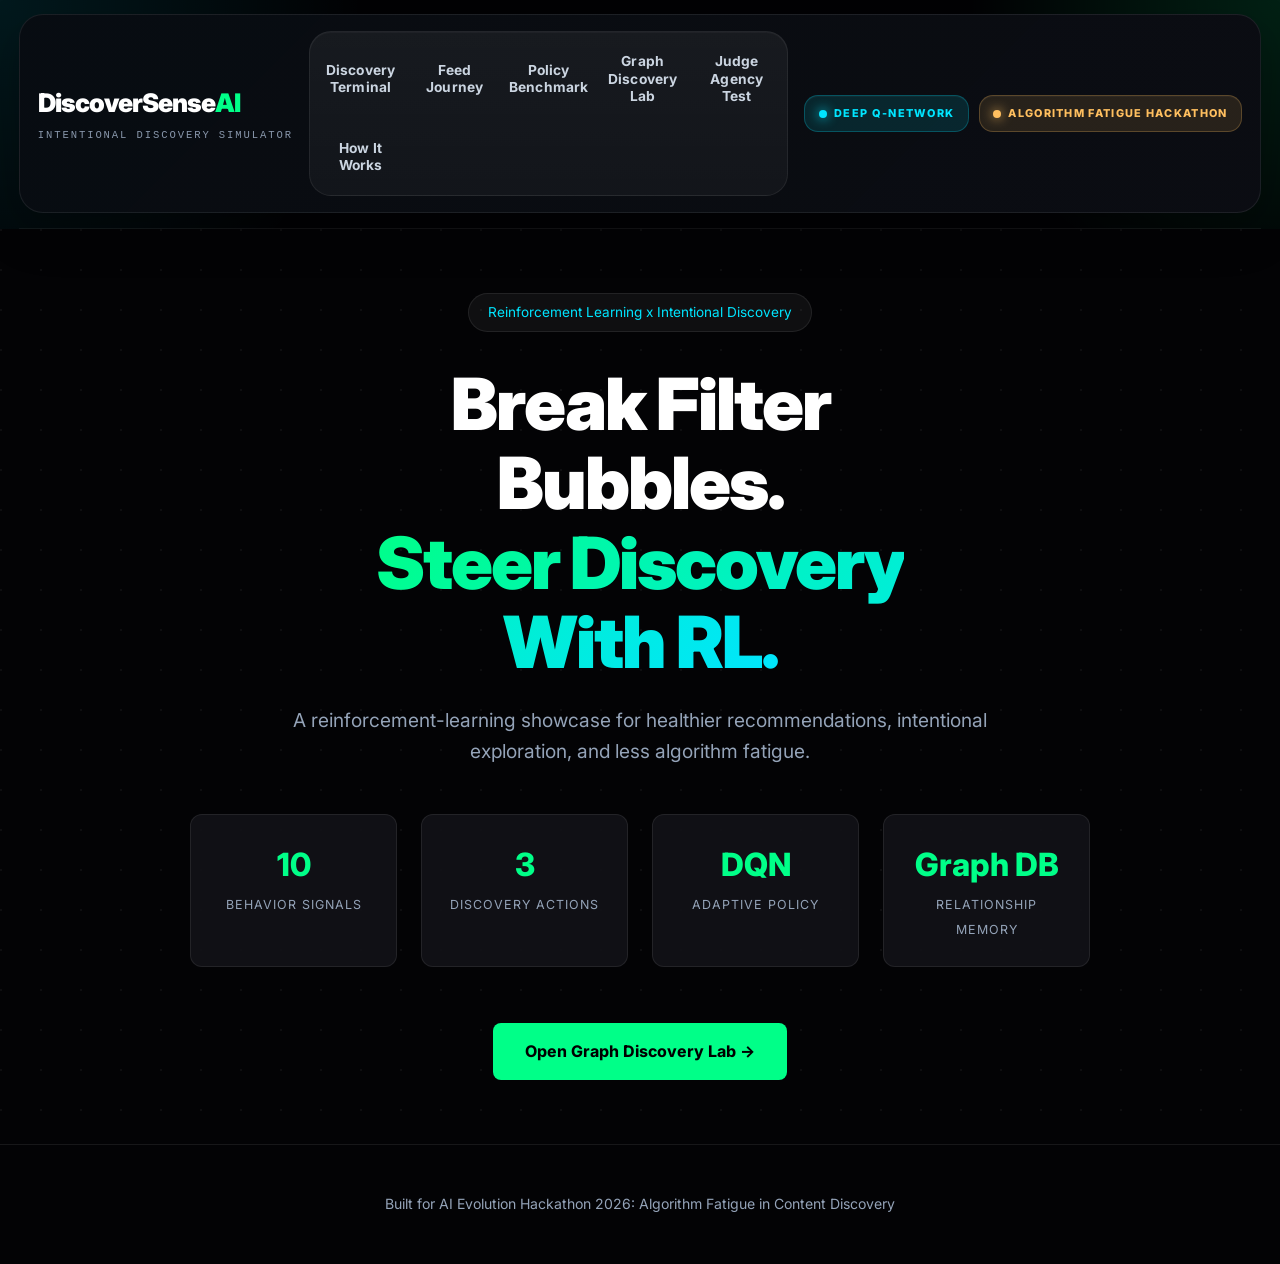
==== commit 81127281: "Commit" ====
--- a/rl_predictor/web/static/index.html
+++ b/rl_predictor/web/static/index.html
@@ -1,4 +1,4 @@
-<!DOCTYPE html>
+﻿<!DOCTYPE html>
 <html lang="en">
 <head>
     <meta charset="UTF-8">
@@ -24,6 +24,7 @@
                 <li><a href="#" class="tab-link" data-tab="journey-section">Feed Journey</a></li>
                 <li><a href="#" class="tab-link" data-tab="comparison-section">Policy Benchmark</a></li>
                 <li><a href="#" class="tab-link" data-tab="graph-section">Graph Discovery Lab</a></li>
+                <li><a href="#" class="tab-link" data-tab="judge-agency-section">Judge Agency Test</a></li>
                 <li><a href="#" class="tab-link" data-tab="architecture-section">How It Works</a></li>
             </ul>
             <div class="nav-badges">
@@ -509,6 +510,75 @@
             </div>
         </section>
 
+        <section id="judge-agency-section" class="tab-pane">
+            <div class="section-header">
+                <span class="section-tag">Judge Agency Test</span>
+                <h2>One-Click User Control Evaluation Pack</h2>
+                <p>Run a fixed scenario matrix and verify that user agency controls measurably change recommendation outcomes.</p>
+            </div>
+
+            <div class="judge-agency-wrap">
+                <div class="glass-card judge-control-card">
+                    <div class="judge-control-grid">
+                        <div class="judge-field">
+                            <label for="judge-steps">Steps per scenario</label>
+                            <input id="judge-steps" type="number" min="5" max="150" value="35">
+                        </div>
+                        <div class="judge-field">
+                            <label for="judge-seed">Seed</label>
+                            <input id="judge-seed" type="number" value="2026">
+                        </div>
+                        <div class="judge-actions">
+                            <button id="judge-run-pack" class="primary-btn pulse-glow">Run Judge Pack</button>
+                            <button id="judge-export-json" class="sec-btn">Export JSON</button>
+                            <button id="judge-export-csv" class="ghost-btn">Export CSV</button>
+                        </div>
+                    </div>
+                    <p id="judge-pack-status" class="judge-pack-status">Ready. Click "Run Judge Pack" to evaluate 6 fixed scenarios.</p>
+                </div>
+
+                <div class="judge-summary-grid">
+                    <div class="glass-card judge-metric-card"><span>Avg Bubble Risk</span><strong id="judge-summary-bubble">-</strong></div>
+                    <div class="glass-card judge-metric-card"><span>Avg Creator Diversity</span><strong id="judge-summary-diversity">-</strong></div>
+                    <div class="glass-card judge-metric-card"><span>Avg Repeat Rate</span><strong id="judge-summary-repeat">-</strong></div>
+                    <div class="glass-card judge-metric-card"><span>Avg Satisfaction Reward</span><strong id="judge-summary-reward">-</strong></div>
+                    <div class="glass-card judge-metric-card"><span>Avg Policy Confidence</span><strong id="judge-summary-confidence">-</strong></div>
+                    <div class="glass-card judge-metric-card"><span>Checks Passed</span><strong id="judge-summary-checks">-</strong></div>
+                </div>
+
+                <div class="glass-card judge-check-card">
+                    <div class="judge-panel-title">Agency Impact Checks</div>
+                    <div id="judge-checks" class="judge-check-list">
+                        <div class="judge-check-item neutral">Run the judge pack to evaluate agency impact checks.</div>
+                    </div>
+                </div>
+
+                <div class="glass-card judge-table-card">
+                    <div class="judge-panel-title">Scenario Results (6 Fixed Runs)</div>
+                    <div class="table-responsive">
+                        <table class="judge-table">
+                            <thead>
+                                <tr>
+                                    <th>Scenario</th>
+                                    <th>Mode</th>
+                                    <th>Exploration</th>
+                                    <th>Bubble Risk</th>
+                                    <th>Diversity</th>
+                                    <th>Repeat Rate</th>
+                                    <th>Satisfaction</th>
+                                    <th>Confidence</th>
+                                    <th>Dominant Action</th>
+                                    <th>Delta Reward</th>
+                                </tr>
+                            </thead>
+                            <tbody id="judge-scenario-table-body">
+                                <tr><td colspan="10">No run yet.</td></tr>
+                            </tbody>
+                        </table>
+                    </div>
+                </div>
+            </div>
+        </section>
         <section id="architecture-section" class="tab-pane">
             <div class="section-header">
                 <h2>How the Simulation Works</h2>
@@ -516,25 +586,53 @@
             </div>
             <div class="arch-grid">
                 <div class="glass-card arch-card">
-                    <h3>State Signals (10-D)</h3>
+                    <h3>State Signals (10-D): Exact RL Input Vector</h3>
                     <ul class="feat-list">
-                        <li>Novelty Score and Repeat Exposure</li>
-                        <li>Creator Diversity and Topic Drift</li>
-                        <li>Bubble Risk and Cognitive Load</li>
-                        <li>Engagement Depth and Session Fatigue</li>
+                        <li>[0] Novelty Score</li>
+                        <li>[1] Repeat Exposure</li>
+                        <li>[2] Interest Momentum</li>
+                        <li>[3] Creator Diversity</li>
+                        <li>[4] Session Fatigue</li>
+                        <li>[5] Topic Drift</li>
+                        <li>[6] Engagement Depth</li>
+                        <li>[7] Serendipity Potential</li>
+                        <li>[8] Bubble Risk</li>
+                        <li>[9] Cognitive Load</li>
+                        <li>Input format: 10-feature float vector (used every step by the RL policy)</li>
                     </ul>
                 </div>
                 <div class="glass-card arch-card">
-                    <h3>Policy Loop</h3>
-                    <p>At each step, the agent reads user-context signals, picks one action (Diversify, Stay Balanced, Deepen Interest), then receives reward feedback to improve future recommendations.</p>
+                    <h3>Policy Loop + Action IDs</h3>
+                    <ul class="feat-list">
+                        <li>Action 0 -> Diversify Feed</li>
+                        <li>Action 1 -> Stay Balanced</li>
+                        <li>Action 2 -> Deepen Interest</li>
+                        <li>Exploration level shifts action preference using key signals: state[0], state[6], state[8]</li>
+                        <li>Baseline comparator score: 0.4 * state[1] + 0.4 * state[2] + 0.2 * state[0]</li>
+                    </ul>
                 </div>
                 <div class="glass-card arch-card">
-                    <h3>Reward Philosophy</h3>
+                    <h3>Reward Philosophy: Exact Numeric Rules</h3>
                     <ul class="feat-list">
-                        <li>Aligned Recommendation: +1.0</li>
-                        <li>Early Fatigue Prevention: +0.5</li>
-                        <li>High-Confidence Alignment: +0.5</li>
-                        <li>Misaligned Recommendation: -1.0</li>
+                        <li>If prediction == 1 and actual == 1 -> reward = +0.5</li>
+                        <li>If prediction matches actual direction -> +1.0</li>
+                        <li>Early intervention bonus (is_early) -> +0.5</li>
+                        <li>High confidence bonus (confidence &gt; 0.8) -> +0.5</li>
+                        <li>Opposite-direction miss -> -1.0</li>
+                        <li>Near miss (balanced vs directional) -> -0.2</li>
+                    </ul>
+                </div>
+                <div class="glass-card arch-card">
+                    <h3>Live Metrics Exposed During Simulation</h3>
+                    <ul class="feat-list">
+                        <li>prediction, prediction_label, confidence</li>
+                        <li>actual_trend, actual_label</li>
+                        <li>reward, total reward, accuracy, streak</li>
+                        <li>reward_breakdown.decision_match (0/1)</li>
+                        <li>reward_breakdown.early_diversity_bonus (0/1)</li>
+                        <li>reward_breakdown.high_confidence_bonus (0/1)</li>
+                        <li>reward_breakdown.mismatch_penalty (0/1)</li>
+                        <li>reward_breakdown.total (numeric)</li>
                     </ul>
                 </div>
             </div>
@@ -549,3 +647,5 @@
     <script src="script.js"></script>
 </body>
 </html>
+
+
--- a/rl_predictor/web/static/style.css
+++ b/rl_predictor/web/static/style.css
@@ -2631,3 +2631,195 @@
 .rl-terminal.active {
     box-shadow: inset 0 0 50px rgba(0, 229, 255, 0.1);
 }
+
+/* JUDGE AGENCY TEST */
+.judge-agency-wrap {
+    max-width: 1400px;
+    margin: 0 auto;
+    padding: 0 2rem 3rem;
+    display: grid;
+    gap: 1rem;
+}
+
+.judge-control-card {
+    padding: 1rem;
+}
+
+.judge-control-grid {
+    display: grid;
+    grid-template-columns: 180px 180px 1fr;
+    gap: 0.8rem;
+    align-items: end;
+}
+
+.judge-field label {
+    display: block;
+    font-size: 0.72rem;
+    color: var(--text-dim);
+    margin-bottom: 0.3rem;
+    text-transform: uppercase;
+    letter-spacing: 0.08em;
+}
+
+.judge-field input {
+    width: 100%;
+    border-radius: 8px;
+    border: 1px solid var(--border);
+    background: rgba(255, 255, 255, 0.03);
+    color: #fff;
+    padding: 0.55rem;
+}
+
+.judge-actions {
+    display: flex;
+    gap: 0.55rem;
+    flex-wrap: wrap;
+}
+
+.judge-pack-status {
+    margin-top: 0.7rem;
+    color: var(--text-dim);
+    font-size: 0.82rem;
+}
+
+.judge-summary-grid {
+    display: grid;
+    grid-template-columns: repeat(6, minmax(120px, 1fr));
+    gap: 0.75rem;
+}
+
+.judge-metric-card {
+    padding: 0.75rem;
+    border: 1px solid var(--border);
+    text-align: left;
+}
+
+.judge-metric-card span {
+    display: block;
+    color: var(--text-dim);
+    font-size: 0.68rem;
+    text-transform: uppercase;
+    letter-spacing: 0.08em;
+    margin-bottom: 0.25rem;
+}
+
+.judge-metric-card strong {
+    font-size: 1.05rem;
+    color: #fff;
+    font-family: 'JetBrains Mono', monospace;
+}
+
+.judge-check-card {
+    padding: 1rem;
+}
+
+.judge-panel-title {
+    font-size: 0.75rem;
+    letter-spacing: 0.08em;
+    text-transform: uppercase;
+    color: var(--text-dim);
+    margin-bottom: 0.65rem;
+    font-weight: 700;
+}
+
+.judge-check-list {
+    display: grid;
+    gap: 0.55rem;
+}
+
+.judge-check-item {
+    border: 1px solid var(--border);
+    border-radius: 10px;
+    padding: 0.65rem 0.8rem;
+    background: rgba(255, 255, 255, 0.02);
+}
+
+.judge-check-item.pass {
+    border-color: rgba(0, 255, 136, 0.35);
+}
+
+.judge-check-item.fail {
+    border-color: rgba(255, 62, 62, 0.35);
+}
+
+.judge-check-head {
+    display: flex;
+    align-items: center;
+    gap: 0.65rem;
+    font-size: 0.83rem;
+}
+
+.judge-check-head strong {
+    font-family: 'JetBrains Mono', monospace;
+}
+
+.judge-check-item.pass .judge-check-head strong {
+    color: #00ff88;
+}
+
+.judge-check-item.fail .judge-check-head strong {
+    color: #ff6b6b;
+}
+
+.judge-check-item p {
+    margin: 0.35rem 0 0;
+    color: var(--text-dim);
+    font-size: 0.78rem;
+}
+
+.judge-table-card {
+    padding: 1rem;
+}
+
+.judge-table {
+    width: 100%;
+    border-collapse: collapse;
+    min-width: 950px;
+}
+
+.judge-table th,
+.judge-table td {
+    border-bottom: 1px solid var(--border);
+    padding: 0.55rem;
+    text-align: left;
+    font-size: 0.78rem;
+}
+
+.judge-table th {
+    color: var(--text-dim);
+    text-transform: uppercase;
+    letter-spacing: 0.08em;
+    font-size: 0.68rem;
+}
+
+.judge-table td {
+    color: #dbe4f3;
+}
+
+@media (max-width: 1100px) {
+    .judge-control-grid {
+        grid-template-columns: 1fr 1fr;
+    }
+
+    .judge-actions {
+        grid-column: 1 / -1;
+    }
+
+    .judge-summary-grid {
+        grid-template-columns: repeat(2, minmax(140px, 1fr));
+    }
+}
+
+@media (max-width: 700px) {
+    .judge-agency-wrap {
+        padding: 0 1rem 2rem;
+    }
+
+    .judge-control-grid {
+        grid-template-columns: 1fr;
+    }
+
+    .judge-summary-grid {
+        grid-template-columns: 1fr;
+    }
+}
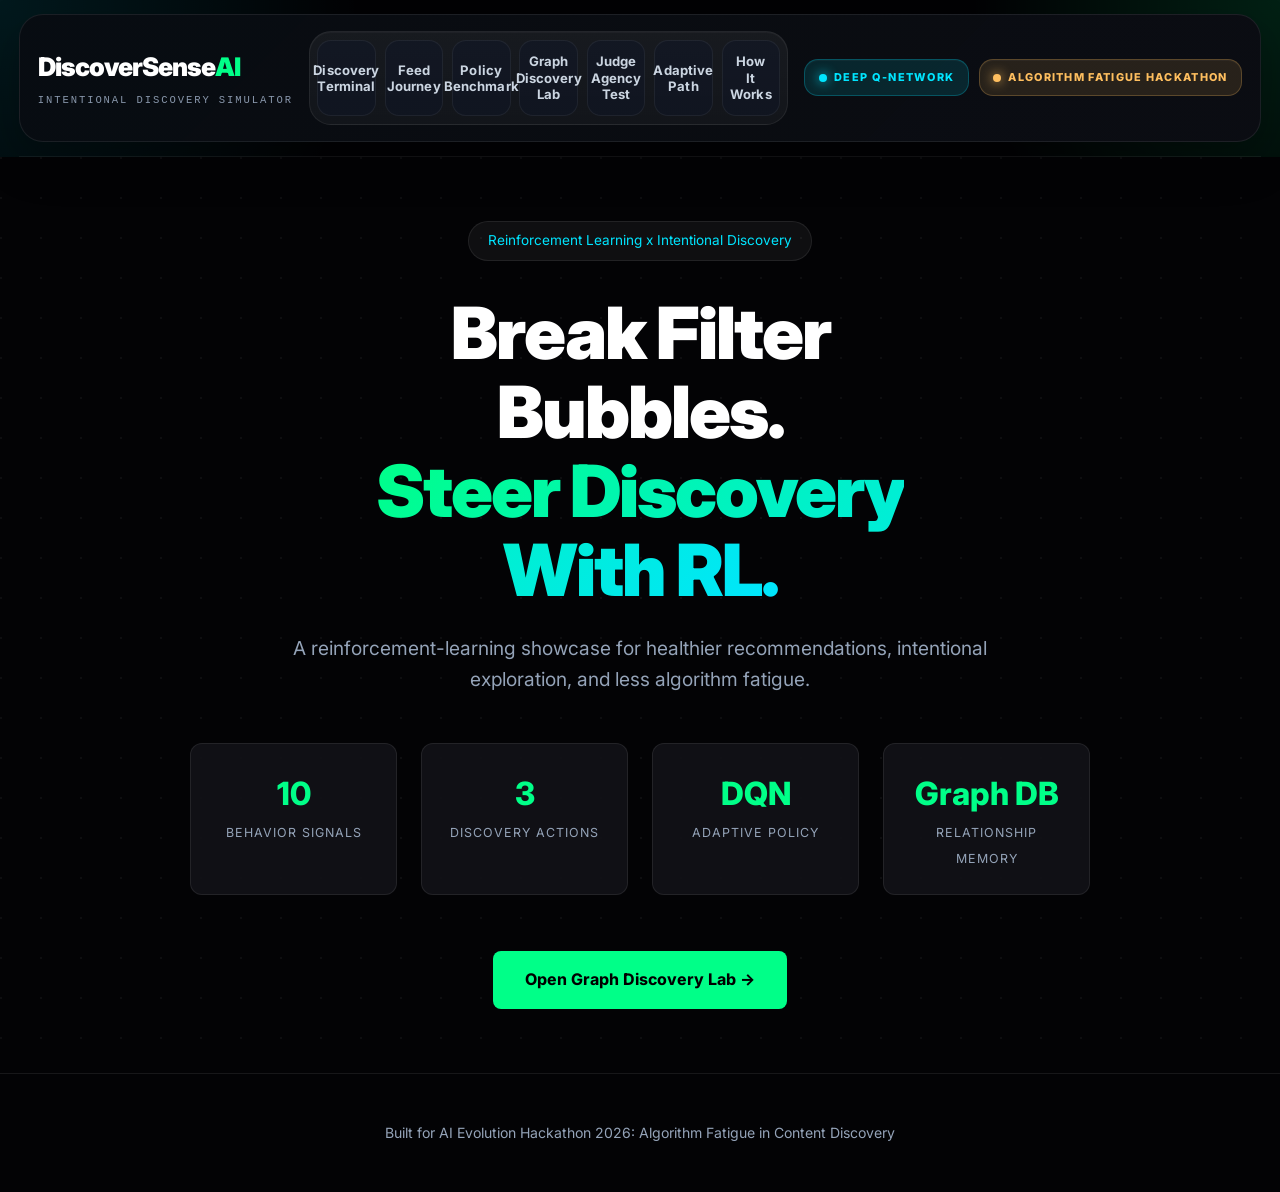
==== commit c8cd109a: "Feature Addition" ====
--- a/rl_predictor/web/static/index.html
+++ b/rl_predictor/web/static/index.html
@@ -1,11 +1,11 @@
-﻿<!DOCTYPE html>
+<!DOCTYPE html>
 <html lang="en">
 <head>
     <meta charset="UTF-8">
     <meta name="viewport" content="width=device-width, initial-scale=1.0">
     <title>DiscoverSense AI | RL Content Discovery Simulator</title>
     <meta name="description" content="A reinforcement-learning simulation that helps users break repetitive feeds while keeping personalization and control.">
-    <link rel="stylesheet" href="style.css">
+    <link rel="stylesheet" href="style.css?v=2">
     <link rel="preconnect" href="https://fonts.googleapis.com">
     <link rel="preconnect" href="https://fonts.gstatic.com" crossorigin>
     <link href="https://fonts.googleapis.com/css2?family=Inter:wght@300;400;500;600;700;800;900&family=JetBrains+Mono:wght@400;700&display=swap" rel="stylesheet">
@@ -25,6 +25,7 @@
                 <li><a href="#" class="tab-link" data-tab="comparison-section">Policy Benchmark</a></li>
                 <li><a href="#" class="tab-link" data-tab="graph-section">Graph Discovery Lab</a></li>
                 <li><a href="#" class="tab-link" data-tab="judge-agency-section">Judge Agency Test</a></li>
+                <li><a href="#" class="tab-link" data-tab="adaptive-section">Adaptive Path</a></li>
                 <li><a href="#" class="tab-link" data-tab="architecture-section">How It Works</a></li>
             </ul>
             <div class="nav-badges">
@@ -579,6 +580,175 @@
                 </div>
             </div>
         </section>
+
+        <section id="adaptive-section" class="tab-pane">
+            <div class="section-header">
+                <span class="section-tag">Adaptive Discovery Path</span>
+                <h2>Working No-API Personalized Reels Path</h2>
+                <p>Live local simulation with state -> action -> reward updates. No backend call, no latency, fully judge-ready.</p>
+            </div>
+
+            <div class="live-stats-bar">
+                <div class="live-stat">
+                    <span class="live-stat-val" id="adaptive-bubble">32.0%</span>
+                    <span class="live-stat-label">Bubble Risk</span>
+                </div>
+                <div class="live-stat accent-green">
+                    <span class="live-stat-val" id="adaptive-diversity">68.0%</span>
+                    <span class="live-stat-label">Creator Diversity</span>
+                </div>
+                <div class="live-stat accent-cyan">
+                    <span class="live-stat-val" id="adaptive-repeat">22.0%</span>
+                    <span class="live-stat-label">Repeat Rate</span>
+                </div>
+                <div class="live-stat accent-purple">
+                    <span class="live-stat-val" id="adaptive-satisfaction">0.840</span>
+                    <span class="live-stat-label">Satisfaction</span>
+                </div>
+                <div class="live-stat">
+                    <span class="live-stat-val" id="adaptive-fatigue">19.0%</span>
+                    <span class="live-stat-label">Fatigue Risk</span>
+                </div>
+            </div>
+
+            <div class="dashboard-grid" style="grid-template-columns: 280px 1fr 340px;">
+                <div class="panel glass-card">
+                    <div class="panel-title">
+                        <span class="panel-icon">&#9679;</span>
+                        Adaptive Settings
+                        <span class="live-dot" id="adaptive-indicator">LIVE</span>
+                    </div>
+                    <div class="judge-field" style="margin-bottom: 1.5rem;">
+                        <label for="adaptive-persona" class="state-vec-label">User Persona</label>
+                        <select id="adaptive-persona" style="width: 100%; padding: 0.5rem; background: rgba(0,0,0,0.4); border: 1px solid var(--border); color: #fff; border-radius: 4px; font-family: 'Inter', sans-serif;">
+                            <option value="maya">Maya - Creative Explorer</option>
+                            <option value="arjun">Arjun - Tech Learner</option>
+                            <option value="zoe">Zoe - Trend Chaser</option>
+                            <option value="liam">Liam - Niche Deep Diver</option>
+                            <option value="nina">Nina - Balanced Discoverer</option>
+                            <option value="omar">Omar - Curious Generalist</option>
+                        </select>
+                    </div>
+                    <div style="text-align: center; margin-bottom: 1.2rem;">
+                        <img src="robot.png" alt="AI Discovery Agent" style="width: 100%; max-width: 240px; border-radius: 12px; border: 1px solid var(--border); box-shadow: 0 6px 20px rgba(0,0,0,0.4); opacity: 0.92;">
+                    </div>
+                    <div class="state-vec-box">
+                        <span class="state-vec-label">Additional Meta</span>
+                        <div style="font-size: 0.8rem; margin-top: 0.5rem; color: var(--text-dim);">
+                            <div style="margin-bottom: 0.5rem;"><span>Reward Delta vs Baseline:</span> <strong id="adaptive-reward-delta">-</strong></div>
+                        </div>
+                    </div>
+                </div>
+
+                <div class="panel center-col">
+                    <div class="glass-card prediction-card">
+                        <div class="card-header">
+                            <span class="step-pill" id="adaptive-step-indicator">STEP 0 / 15</span>
+                            <span id="adaptive-confidence" class="conf-badge">- CONF</span>
+                        </div>
+                        <!-- ADAPTIVE CARD FEED -->
+                        <div id="adaptive-card-feed" class="adaptive-card-feed">
+                            <div class="adaptive-feed-empty" id="adaptive-feed-empty" style="flex-direction: column; align-items: center; padding: 2rem 1rem;">
+                                <div class="adaptive-feed-empty-icon" style="color: #00e5ff; font-size: 2.5rem; margin-bottom: 0.5rem;">&#10024;</div>
+                                <p style="font-weight: 600; font-size: 1.1rem; color: #fff; margin-bottom: 0.4rem;">Up Next: AI-Curated Discovery Queue</p>
+                                <p style="font-size: 0.85rem; color: var(--text-dim); max-width: 90%; margin: 0 auto 1.2rem;">Based on your activity, the RL agent has flagged these domains to safely expand your interests without causing fatigue:</p>
+                                
+                                <div style="display: flex; gap: 0.5rem; justify-content: center; flex-wrap: wrap; margin-bottom: 0.5rem;">
+                                    <span style="background: rgba(0, 255, 136, 0.1); border: 1px solid rgba(0, 255, 136, 0.3); color: #00ff88; padding: 0.3rem 0.8rem; border-radius: 20px; font-size: 0.75rem; font-weight: 600;">System Architecture</span>
+                                    <span style="background: rgba(192, 132, 252, 0.1); border: 1px solid rgba(192, 132, 252, 0.3); color: #c084fc; padding: 0.3rem 0.8rem; border-radius: 20px; font-size: 0.75rem; font-weight: 600;">Advanced AI Dev</span>
+                                    <span style="background: rgba(0, 229, 255, 0.1); border: 1px solid rgba(0, 229, 255, 0.3); color: #00e5ff; padding: 0.3rem 0.8rem; border-radius: 20px; font-size: 0.75rem; font-weight: 600;">Cloud Security</span>
+                                </div>
+                            </div>
+                        </div>
+                        <div class="state-vec-box">
+                            <span class="state-vec-label">Preserved Memory</span>
+                            <p id="adaptive-memory-text" style="font-size: 0.8rem; color: var(--text-dim); margin-top: 0.3rem;">Your memory is preserved and displaying some of the domains and the things we recently saw.</p>
+                            <div id="adaptive-memory-tags" style="display: flex; flex-wrap: wrap; gap: 0.4rem; margin-top: 0.6rem;">
+                            </div>
+                        </div>
+
+                        <p id="adaptive-status" class="judge-pack-status" style="margin-top: 1rem; text-align: center; font-size: 0.75rem; color: var(--text-dim);">Ready. Local model mode active (no API calls).</p>
+                    </div>
+
+                    <div class="glass-card adaptive-compare-card">
+                        <div class="adaptive-compare-header">
+                            <span class="adaptive-compare-title">Preserved Memory History</span>
+                            <span class="adaptive-compare-badge">10 entries</span>
+                        </div>
+                        <div class="adaptive-table-wrap">
+                            <table class="adaptive-table" style="font-size: 0.75rem;">
+                                <thead>
+                                    <tr>
+                                        <th>ID</th>
+                                        <th>Timestamp</th>
+                                        <th>Domain</th>
+                                        <th>Reel Topic</th>
+                                        <th>Duration (sec)</th>
+                                        <th>Watch %</th>
+                                        <th>Action</th>
+                                        <th>Difficulty</th>
+                                        <th>Interest Score</th>
+                                    </tr>
+                                </thead>
+                                <tbody>
+                                    <tr><td>1</td><td>2026-04-15 10:12</td><td>Machine Learning</td><td>Neural Networks Basics</td><td>45</td><td>100%</td><td><span style="color:#00ff88; font-weight:600;">Liked</span></td><td>Medium</td><td><strong style="color:var(--primary);">9</strong></td></tr>
+                                    <tr><td>2</td><td>2026-04-15 11:05</td><td>Web Development</td><td>React Hooks Explained</td><td>30</td><td>85%</td><td><span style="color:#00e5ff; font-weight:600;">Saved</span></td><td>Easy</td><td><strong style="color:var(--primary);">8</strong></td></tr>
+                                    <tr><td>3</td><td>2026-04-15 12:20</td><td>Data Science</td><td>Data Cleaning Tips</td><td>50</td><td>60%</td><td><span style="color:#ff3e3e; font-weight:600;">Skipped</span></td><td>Medium</td><td><strong style="color:var(--text-dim);">5</strong></td></tr>
+                                    <tr><td>4</td><td>2026-04-15 14:10</td><td>Cyber Security</td><td>SQL Injection Demo</td><td>40</td><td>100%</td><td><span style="color:#c084fc; font-weight:600;">Shared</span></td><td>Hard</td><td><strong style="color:var(--primary);">9</strong></td></tr>
+                                    <tr><td>5</td><td>2026-04-15 16:45</td><td>Machine Learning</td><td>Reinforcement Learning Intro</td><td>60</td><td>95%</td><td><span style="color:#00ff88; font-weight:600;">Liked</span></td><td>Hard</td><td><strong style="color:var(--primary);">10</strong></td></tr>
+                                    <tr><td>6</td><td>2026-04-15 18:00</td><td>Finance</td><td>Stock Market Basics</td><td>35</td><td>70%</td><td><span style="color:#00ff88; font-weight:600;">Liked</span></td><td>Easy</td><td><strong style="color:var(--primary);">7</strong></td></tr>
+                                    <tr><td>7</td><td>2026-04-15 19:30</td><td>Web Development</td><td>CSS Flexbox in 1 min</td><td>25</td><td>100%</td><td><span style="color:#00e5ff; font-weight:600;">Saved</span></td><td>Easy</td><td><strong style="color:var(--primary);">8</strong></td></tr>
+                                    <tr><td>8</td><td>2026-04-15 20:10</td><td>AI Tools</td><td>Using Chatbots Efficiently</td><td>55</td><td>90%</td><td><span style="color:#00ff88; font-weight:600;">Liked</span></td><td>Medium</td><td><strong style="color:var(--primary);">9</strong></td></tr>
+                                    <tr><td>9</td><td>2026-04-15 21:00</td><td>Data Science</td><td>Pandas Tricks</td><td>40</td><td>50%</td><td><span style="color:#ff3e3e; font-weight:600;">Skipped</span></td><td>Medium</td><td><strong style="color:var(--text-dim);">4</strong></td></tr>
+                                    <tr><td>10</td><td>2026-04-15 22:15</td><td>Cyber Security</td><td>Password Cracking Explained</td><td>45</td><td>80%</td><td><span style="color:#00e5ff; font-weight:600;">Saved</span></td><td>Hard</td><td><strong style="color:var(--primary);">8</strong></td></tr>
+                                </tbody>
+                            </table>
+                        </div>
+                    </div>
+                </div>
+
+                <div class="panel glass-card">
+                    <div class="panel-title">
+                        <span class="panel-icon reward-icon" style="color: #00e5ff;">&#9650;</span>
+                        Reward Architecture
+                    </div>
+                    <div class="reward-display">
+                        <span class="reward-num pos">+0.814</span>
+                        <span class="reward-label">Optimized Step Reward</span>
+                    </div>
+                    
+                    <div class="reward-bar-section" style="margin-top: 1.5rem;">
+                        <h4 class="sub-label" style="border-bottom: 1px solid rgba(255,255,255,0.1); padding-bottom: 0.4rem; margin-bottom: 0.8rem;">Calculation Breakdown</h4>
+                        <div style="font-size: 0.8rem; color: #dbe4f3; display: flex; flex-direction: column; gap: 0.4rem; font-family: 'JetBrains Mono', monospace; background: rgba(0,0,0,0.2); padding: 0.8rem; border-radius: 8px;">
+                            <div style="display:flex; justify-content:space-between;"><span>Relevance:</span> <span style="color:#00e5ff;">+0.420</span></div>
+                            <div style="display:flex; justify-content:space-between;"><span>Novelty (Exploration):</span> <span style="color:#c084fc;">+0.180</span></div>
+                            <div style="display:flex; justify-content:space-between;"><span>Diversity Penalty:</span> <span style="color:#ff3e3e;">-0.030</span></div>
+                            <div style="display:flex; justify-content:space-between;"><span>Fatigue Penalty:</span> <span style="color:#ff3e3e;">-0.080</span></div>
+                            <div style="display:flex; justify-content:space-between;"><span>Bubble Risk Reduction:</span> <span style="color:#00ff88;">+0.324</span></div>
+                        </div>
+                    </div>
+
+                    <div class="reward-bar-section" style="margin-top: 1.5rem;">
+                        <h4 class="sub-label" style="border-bottom: 1px solid rgba(255,255,255,0.1); padding-bottom: 0.4rem; margin-bottom: 0.8rem;">Alternative Interventions</h4>
+                        <ul style="font-size: 0.8rem; color: var(--text-dim); padding-left: 1.2rem; display: flex; flex-direction: column; gap: 0.5rem; margin-bottom: 0;">
+                            <li><strong style="color:#818cf8;">Deepen Interest:</strong> Tech Startup Pitch (Scores zero for novelty)</li>
+                            <li><strong style="color:#fb923c;">Break Pattern:</strong> Cooking Tutorial (Too far off-policy)</li>
+                        </ul>
+                    </div>
+
+                    <div class="log-section" style="margin-top: 1.5rem;">
+                        <h4 class="sub-label" style="border-bottom: 1px solid rgba(255,255,255,0.1); padding-bottom: 0.4rem; margin-bottom: 0.8rem;">System Pipeline Logs</h4>
+                        <div class="log-container" style="max-height: 180px;">
+                            <div class="graph-log-row"><span>SYS</span><strong>User detected locked in repeating creator loop.</strong></div>
+                            <div class="graph-log-row"><span>RL</span><strong>Exploration parameter implicitly increased.</strong></div>
+                            <div class="graph-log-row"><span>ACT</span><strong>Diversify Feed action dispatched.</strong></div>
+                            <div class="graph-log-row"><span>RWD</span><strong>High reward received for varied domain engagement.</strong></div>
+                        </div>
+                    </div>
+                </div>
+            </div>
+        </section>
+
         <section id="architecture-section" class="tab-pane">
             <div class="section-header">
                 <h2>How the Simulation Works</h2>
--- a/rl_predictor/web/static/style.css
+++ b/rl_predictor/web/static/style.css
@@ -92,10 +92,10 @@
 .nav-links {
     list-style: none;
     display: grid;
-    grid-template-columns: repeat(5, minmax(0, 1fr));
-    gap: 0.45rem;
+    grid-template-columns: repeat(7, minmax(0, 1fr));
+    gap: 0.55rem;
     align-items: stretch;
-    width: min(100%, 940px);
+    width: min(100%, 1320px);
     margin-inline: auto;
     padding: 0.45rem;
     border-radius: 22px;
@@ -104,6 +104,8 @@
         linear-gradient(180deg, rgba(255, 255, 255, 0.04), rgba(255, 255, 255, 0.02)),
         rgba(255, 255, 255, 0.02);
     box-shadow: inset 0 1px 0 rgba(255, 255, 255, 0.03);
+    overflow: hidden;
+    position: relative;
     justify-self: center;
 }
 
@@ -117,14 +119,15 @@
     align-items: center;
     justify-content: center;
     width: 100%;
-    min-height: 50px;
+    min-height: 54px;
     padding: 0.8rem 0.95rem;
-    border-radius: 16px;
-    border: 1px solid transparent;
+    border-radius: 14px;
+    border: 1px solid rgba(255, 255, 255, 0.06);
+    background: rgba(15, 23, 42, 0.38);
     color: #cbd5e1;
     text-decoration: none;
     font-weight: 700;
-    font-size: 0.86rem;
+    font-size: 0.82rem;
     letter-spacing: 0.01em;
     line-height: 1.25;
     text-align: center;
@@ -133,16 +136,17 @@
 
 .nav-links a:hover {
     color: #fff;
-    background: rgba(255, 255, 255, 0.05);
-    border-color: rgba(255, 255, 255, 0.08);
+    background: rgba(0, 229, 255, 0.09);
+    border-color: rgba(0, 229, 255, 0.36);
     transform: translateY(-1px);
+    box-shadow: 0 8px 18px rgba(0, 229, 255, 0.18);
 }
 
 .nav-links a.active {
-    color: #04120d;
+    color: #02150f;
     background: linear-gradient(135deg, #00ff88 0%, #7cffd1 42%, #00e5ff 100%);
-    border-color: rgba(125, 255, 220, 0.55);
-    box-shadow: 0 12px 24px rgba(0, 229, 255, 0.18);
+    border-color: rgba(125, 255, 220, 0.72);
+    box-shadow: 0 10px 26px rgba(0, 229, 255, 0.24);
 }
 
 .nav-badges {
@@ -196,6 +200,7 @@
 
     .nav-links {
         width: 100%;
+        grid-template-columns: repeat(4, minmax(0, 1fr));
         justify-self: stretch;
     }
 
@@ -2823,3 +2828,500 @@
         grid-template-columns: 1fr;
     }
 }
+
+/* ADAPTIVE DISCOVERY PATH */
+.adaptive-wrap {
+    max-width: 1400px;
+    margin: 0 auto;
+    padding: 0 2rem 3rem;
+    display: grid;
+    gap: 1rem;
+}
+
+.adaptive-grid {
+    display: grid;
+    grid-template-columns: minmax(320px, 430px) minmax(0, 1fr);
+    gap: 1rem;
+}
+
+.adaptive-control-card,
+.adaptive-current-card,
+.adaptive-log-card,
+.adaptive-table-card {
+    padding: 1rem;
+}
+
+.adaptive-fields {
+    margin-bottom: 0.65rem;
+}
+
+.adaptive-fields .judge-field select {
+    width: 100%;
+    border-radius: 8px;
+    border: 1px solid var(--border);
+    background: rgba(255, 255, 255, 0.03);
+    color: #fff;
+    padding: 0.55rem;
+}
+
+.adaptive-current-head {
+    display: flex;
+    align-items: center;
+    justify-content: space-between;
+    gap: 0.6rem;
+    margin-bottom: 0.7rem;
+}
+
+.adaptive-tag {
+    font-size: 0.7rem;
+    letter-spacing: 0.08em;
+    text-transform: uppercase;
+    color: var(--text-dim);
+    font-weight: 700;
+}
+
+.adaptive-current-card h3 {
+    margin-bottom: 0.45rem;
+    font-size: 1.02rem;
+}
+
+#adaptive-reason {
+    color: var(--text-dim);
+    font-size: 0.88rem;
+    margin-bottom: 0.75rem;
+}
+
+.adaptive-meta-grid {
+    display: grid;
+    grid-template-columns: repeat(2, minmax(0, 1fr));
+    gap: 0.55rem;
+    margin-bottom: 0.75rem;
+}
+
+.adaptive-meta-grid div {
+    border: 1px solid var(--border);
+    border-radius: 10px;
+    padding: 0.55rem;
+    background: rgba(255, 255, 255, 0.02);
+}
+
+.adaptive-meta-grid span {
+    display: block;
+    font-size: 0.66rem;
+    color: var(--text-dim);
+    text-transform: uppercase;
+    letter-spacing: 0.08em;
+}
+
+.adaptive-meta-grid strong {
+    font-size: 0.82rem;
+    color: #fff;
+}
+
+.adaptive-breakdown span,
+.adaptive-alt-card span {
+    display: block;
+    font-size: 0.68rem;
+    color: var(--text-dim);
+    text-transform: uppercase;
+    letter-spacing: 0.08em;
+    margin-bottom: 0.28rem;
+}
+
+#adaptive-reward {
+    display: block;
+    font-size: 1.08rem;
+    color: #adffe1;
+    font-family: 'JetBrains Mono', monospace;
+    margin-bottom: 0.32rem;
+}
+
+#adaptive-breakdown {
+    font-size: 0.8rem;
+    color: #dbe4f3;
+}
+
+.adaptive-alt-card {
+    margin-top: 0.75rem;
+}
+
+.adaptive-alt-card ul {
+    margin: 0;
+    padding-left: 1.05rem;
+    display: grid;
+    gap: 0.2rem;
+    color: #dbe4f3;
+    font-size: 0.8rem;
+}
+
+.adaptive-summary-grid {
+    display: grid;
+    grid-template-columns: repeat(6, minmax(120px, 1fr));
+    gap: 0.75rem;
+}
+
+@media (max-width: 1160px) {
+    .adaptive-grid {
+        grid-template-columns: 1fr;
+    }
+
+    .adaptive-summary-grid {
+        grid-template-columns: repeat(3, minmax(120px, 1fr));
+    }
+}
+
+@media (max-width: 700px) {
+    .adaptive-wrap {
+        padding: 0 1rem 2rem;
+    }
+
+    .adaptive-summary-grid,
+    .adaptive-meta-grid {
+        grid-template-columns: 1fr;
+    }
+}
+
+/* ── ADAPTIVE REEL CARD ── */
+.reel-card {
+    position: relative;
+    width: 100%;
+    height: 400px;
+    background: #0f111a;
+    border-radius: 16px;
+    overflow: hidden;
+    margin: 1rem 0;
+    border: 1px solid var(--border);
+    box-shadow: 0 10px 30px rgba(0, 0, 0, 0.5);
+    display: flex;
+    flex-direction: column;
+    justify-content: space-between;
+}
+
+.reel-bg-gradient {
+    position: absolute;
+    top: 0; left: 0; right: 0; bottom: 0;
+    background: linear-gradient(145deg, rgba(0,255,136,0.15) 0%, rgba(0,229,255,0.05) 100%);
+    z-index: 1;
+    animation: reelGradientShift 8s infinite alternate;
+}
+
+@keyframes reelGradientShift {
+    0% { filter: hue-rotate(0deg); }
+    100% { filter: hue-rotate(40deg); }
+}
+
+.reel-top-bar {
+    position: relative;
+    z-index: 2;
+    padding: 1rem;
+    display: flex;
+    justify-content: flex-end;
+}
+
+.reel-badge {
+    background: rgba(0, 0, 0, 0.6);
+    backdrop-filter: blur(8px);
+    border: 1px solid rgba(255, 255, 255, 0.15);
+    padding: 0.4rem 0.8rem;
+    border-radius: 20px;
+    font-size: 0.75rem;
+    font-weight: 800;
+    letter-spacing: 1px;
+    color: var(--primary);
+    text-transform: uppercase;
+    box-shadow: 0 4px 12px rgba(0, 0, 0, 0.3);
+}
+
+.reel-bottom-overlay {
+    position: relative;
+    z-index: 2;
+    padding: 4rem 1.5rem 1.5rem;
+    background: linear-gradient(to top, rgba(0,0,0,0.95) 0%, rgba(0,0,0,0) 100%);
+    display: flex;
+    flex-direction: column;
+    gap: 0.6rem;
+}
+
+.reel-creator {
+    display: flex;
+    align-items: center;
+    gap: 0.6rem;
+}
+
+.reel-avatar {
+    width: 38px;
+    height: 38px;
+    border-radius: 50%;
+    background: var(--secondary);
+    border: 2px solid #fff;
+    box-shadow: 0 0 12px rgba(0,229,255,0.4);
+}
+
+.creator-name {
+    font-weight: 700;
+    font-size: 1.15rem;
+    color: #fff;
+    text-shadow: 0 2px 4px rgba(0,0,0,0.8);
+}
+
+.reel-topic-pill {
+    display: inline-block;
+    align-self: flex-start;
+    background: rgba(255, 255, 255, 0.15);
+    backdrop-filter: blur(4px);
+    padding: 0.3rem 0.8rem;
+    border-radius: 6px;
+    font-size: 0.8rem;
+    font-weight: 600;
+    color: #fff;
+}
+
+.insight-drawer {
+    border-left: 3px solid var(--primary);
+    background: rgba(0, 255, 136, 0.05);
+}
+
+/* ── ADAPTIVE CARD FEED ── */
+.adaptive-card-feed {
+    max-height: 480px;
+    overflow-y: auto;
+    display: flex;
+    flex-direction: column;
+    gap: 0.75rem;
+    padding: 0.5rem 0;
+    margin: 0.5rem 0 1rem;
+    scrollbar-width: thin;
+    scrollbar-color: rgba(255,255,255,0.1) transparent;
+}
+.adaptive-card-feed::-webkit-scrollbar { width: 4px; }
+.adaptive-card-feed::-webkit-scrollbar-thumb { background: rgba(255,255,255,0.1); border-radius: 2px; }
+
+.adaptive-feed-empty {
+    text-align: center;
+    padding: 3rem 1.5rem;
+    color: var(--text-dim);
+    font-size: 0.9rem;
+}
+.adaptive-feed-empty-icon {
+    font-size: 2.5rem;
+    margin-bottom: 0.75rem;
+    opacity: 0.5;
+}
+
+/* Individual feed card */
+.adaptive-feed-card {
+    background: var(--card-bg);
+    border: 1px solid var(--border);
+    border-radius: 14px;
+    padding: 1rem 1.1rem;
+    transition: transform 0.25s ease, box-shadow 0.25s ease, opacity 0.4s ease;
+    animation: afcSlideIn 0.35s ease-out;
+}
+.adaptive-feed-card:hover {
+    transform: translateY(-2px);
+    box-shadow: 0 6px 22px var(--card-glow, rgba(0,0,0,0.3));
+}
+.adaptive-card-latest {
+    box-shadow: 0 4px 18px var(--card-glow, rgba(0,229,255,0.15));
+    border-width: 1.5px;
+}
+
+@keyframes afcSlideIn {
+    from { opacity: 0; transform: translateY(-12px); }
+    to   { opacity: 1; transform: translateY(0); }
+}
+
+/* Card header row */
+.afc-header {
+    display: flex;
+    align-items: center;
+    gap: 0.55rem;
+    margin-bottom: 0.65rem;
+}
+.afc-step {
+    font-family: 'JetBrains Mono', monospace;
+    font-size: 0.68rem;
+    font-weight: 800;
+    letter-spacing: 1px;
+    color: var(--text-dim);
+    background: rgba(255,255,255,0.05);
+    padding: 0.2rem 0.55rem;
+    border-radius: 5px;
+}
+.afc-action-badge {
+    font-size: 0.7rem;
+    font-weight: 800;
+    letter-spacing: 0.5px;
+    text-transform: uppercase;
+    padding: 0.22rem 0.65rem;
+    border-radius: 6px;
+    border: 1px solid;
+}
+.afc-reward {
+    margin-left: auto;
+    font-family: 'JetBrains Mono', monospace;
+    font-size: 0.78rem;
+    font-weight: 800;
+}
+.afc-reward.pos { color: var(--primary); }
+.afc-reward.neg { color: #ff3e3e; }
+
+/* Card body */
+.afc-body {
+    margin-bottom: 0.55rem;
+}
+.afc-creator-row {
+    display: flex;
+    align-items: center;
+    gap: 0.55rem;
+    margin-bottom: 0.5rem;
+}
+.afc-avatar {
+    width: 32px;
+    height: 32px;
+    border-radius: 50%;
+    border: 2px solid rgba(255,255,255,0.25);
+    flex-shrink: 0;
+    box-shadow: 0 0 10px rgba(0,0,0,0.3);
+}
+.afc-creator-info {
+    display: flex;
+    flex-direction: column;
+    gap: 0.15rem;
+    min-width: 0;
+}
+.afc-creator-name {
+    font-weight: 700;
+    font-size: 0.88rem;
+    color: #fff;
+    line-height: 1.2;
+}
+.afc-topic-pill {
+    display: inline-block;
+    align-self: flex-start;
+    background: rgba(255,255,255,0.08);
+    padding: 0.15rem 0.55rem;
+    border-radius: 5px;
+    font-size: 0.68rem;
+    font-weight: 600;
+    color: var(--text-dim);
+    letter-spacing: 0.3px;
+}
+.afc-title {
+    font-weight: 700;
+    font-size: 0.92rem;
+    color: #e2e8f0;
+    margin-bottom: 0.35rem;
+    line-height: 1.35;
+}
+.afc-reason {
+    font-size: 0.78rem;
+    color: var(--text-dim);
+    line-height: 1.45;
+}
+
+/* Card footer */
+.afc-footer {
+    display: flex;
+    align-items: center;
+    justify-content: space-between;
+    padding-top: 0.5rem;
+    border-top: 1px solid var(--border);
+    font-family: 'JetBrains Mono', monospace;
+    font-size: 0.66rem;
+    color: var(--text-dim);
+    letter-spacing: 0.5px;
+}
+.afc-conf { font-weight: 700; }
+.afc-delta { font-weight: 700; color: rgba(0,255,136,0.7); }
+
+/* ── ADAPTIVE COMPARE TABLE ── */
+.adaptive-compare-card {
+    display: flex;
+    flex-direction: column;
+    padding: 0;
+    overflow: hidden;
+}
+.adaptive-compare-header {
+    display: flex;
+    justify-content: space-between;
+    align-items: center;
+    padding: 1.2rem 1.5rem;
+    border-bottom: 1px solid var(--border);
+    background: rgba(0,0,0,0.2);
+}
+.adaptive-compare-title {
+    font-weight: 700;
+    font-size: 0.95rem;
+    color: var(--text);
+    text-transform: uppercase;
+    letter-spacing: 1px;
+}
+.adaptive-compare-badge {
+    background: rgba(255,255,255,0.08);
+    color: var(--text-dim);
+    padding: 0.25rem 0.7rem;
+    border-radius: 20px;
+    font-size: 0.75rem;
+    font-weight: 700;
+}
+.adaptive-table-wrap {
+    max-height: 280px;
+    overflow-y: auto;
+    scrollbar-width: thin;
+    scrollbar-color: rgba(255,255,255,0.1) transparent;
+}
+.adaptive-table-wrap::-webkit-scrollbar { width: 4px; }
+.adaptive-table-wrap::-webkit-scrollbar-thumb { background: rgba(255,255,255,0.1); border-radius: 2px; }
+
+.adaptive-table {
+    width: 100%;
+    border-collapse: collapse;
+    font-size: 0.8rem;
+    text-align: left;
+}
+.adaptive-table th {
+    position: sticky;
+    top: 0;
+    background: rgba(18, 18, 24, 0.98);
+    backdrop-filter: blur(8px);
+    padding: 0.85rem 1.5rem;
+    color: var(--text-dim);
+    font-weight: 600;
+    text-transform: uppercase;
+    letter-spacing: 0.5px;
+    font-size: 0.7rem;
+    z-index: 10;
+    border-bottom: 1px solid var(--border);
+}
+.adaptive-table td {
+    padding: 0.85rem 1.5rem;
+    border-bottom: 1px solid rgba(255,255,255,0.03);
+    color: #e2e8f0;
+}
+.adaptive-table tbody tr {
+    transition: background 0.2s ease;
+}
+.adaptive-table tbody tr:hover {
+    background: rgba(255,255,255,0.02);
+}
+.adaptive-table-empty {
+    text-align: center;
+    color: var(--text-dim);
+    padding: 2rem !important;
+    font-style: italic;
+}
+.delta-pos {
+    color: var(--primary);
+    font-family: 'JetBrains Mono', monospace;
+    font-weight: 700;
+}
+.delta-neg {
+    color: #ff3e3e;
+    font-family: 'JetBrains Mono', monospace;
+    font-weight: 700;
+}
+.delta-neu {
+    color: var(--text-dim);
+    font-family: 'JetBrains Mono', monospace;
+}
